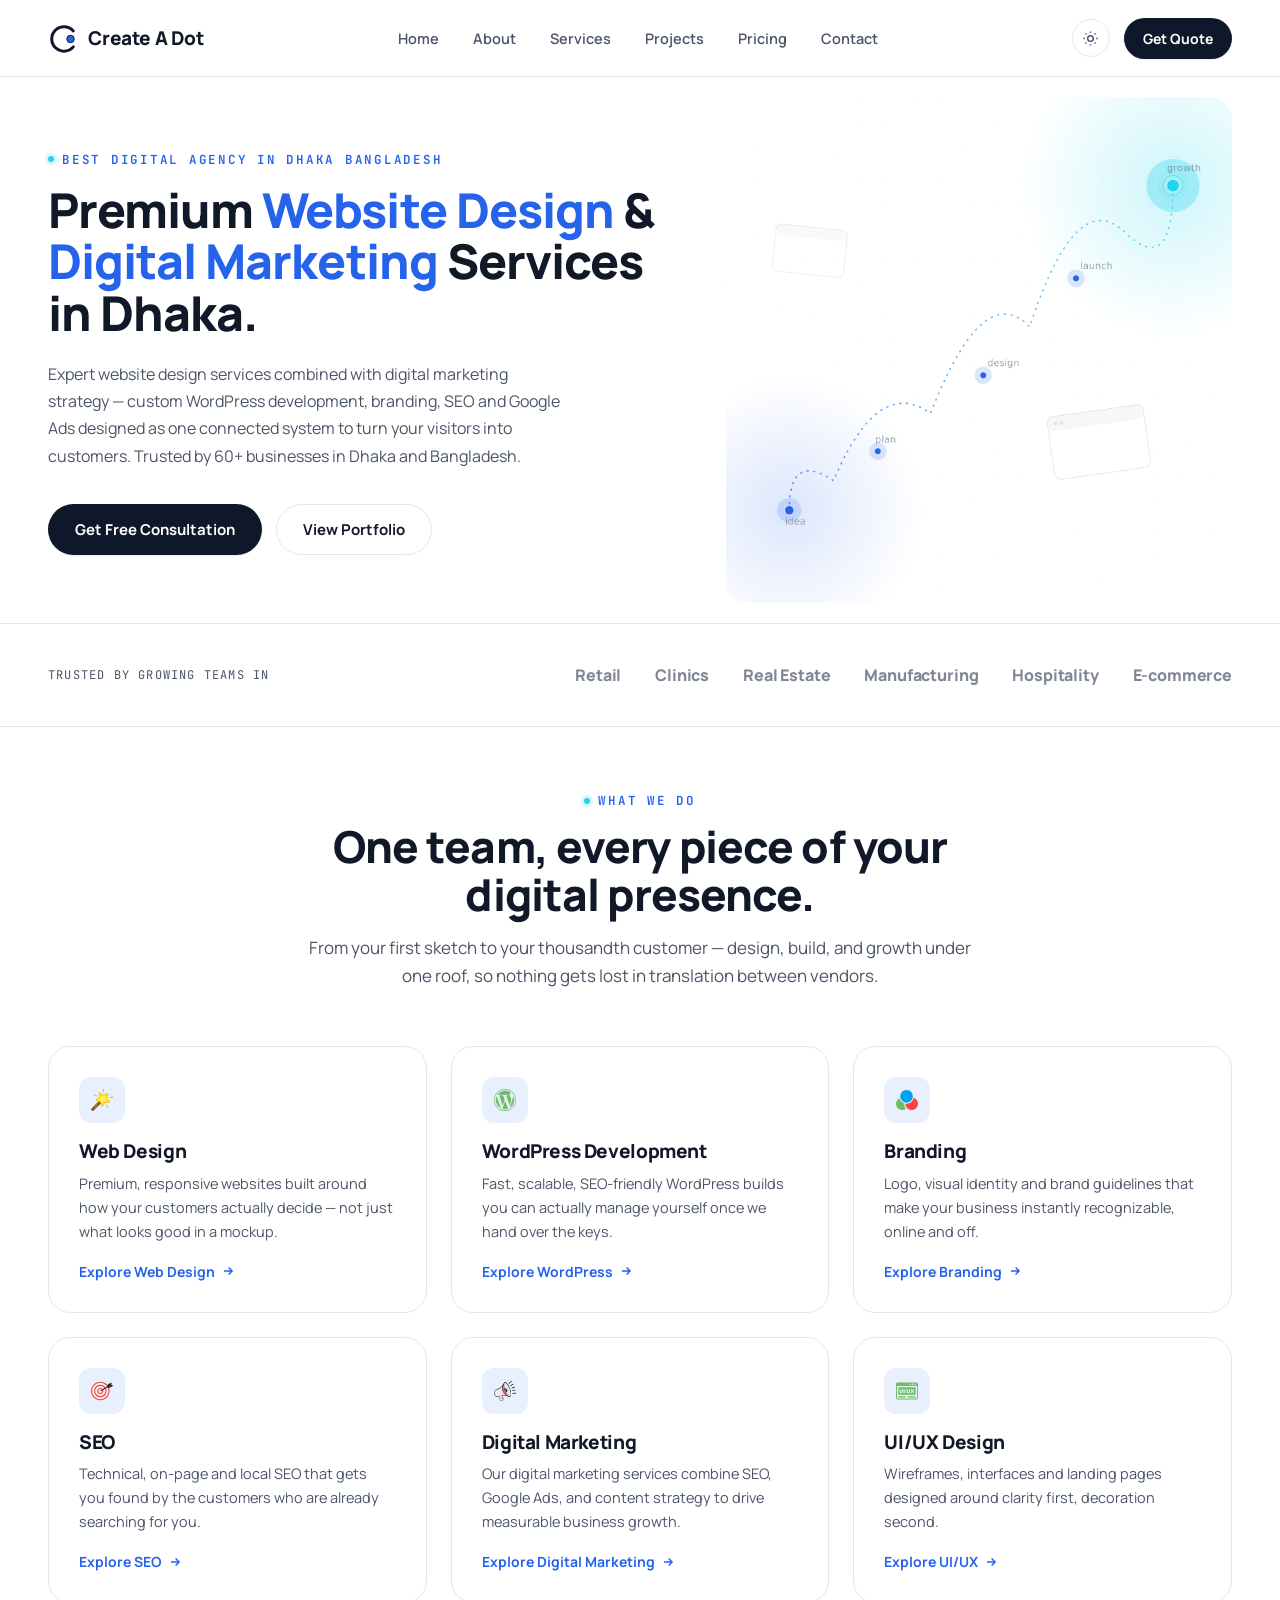
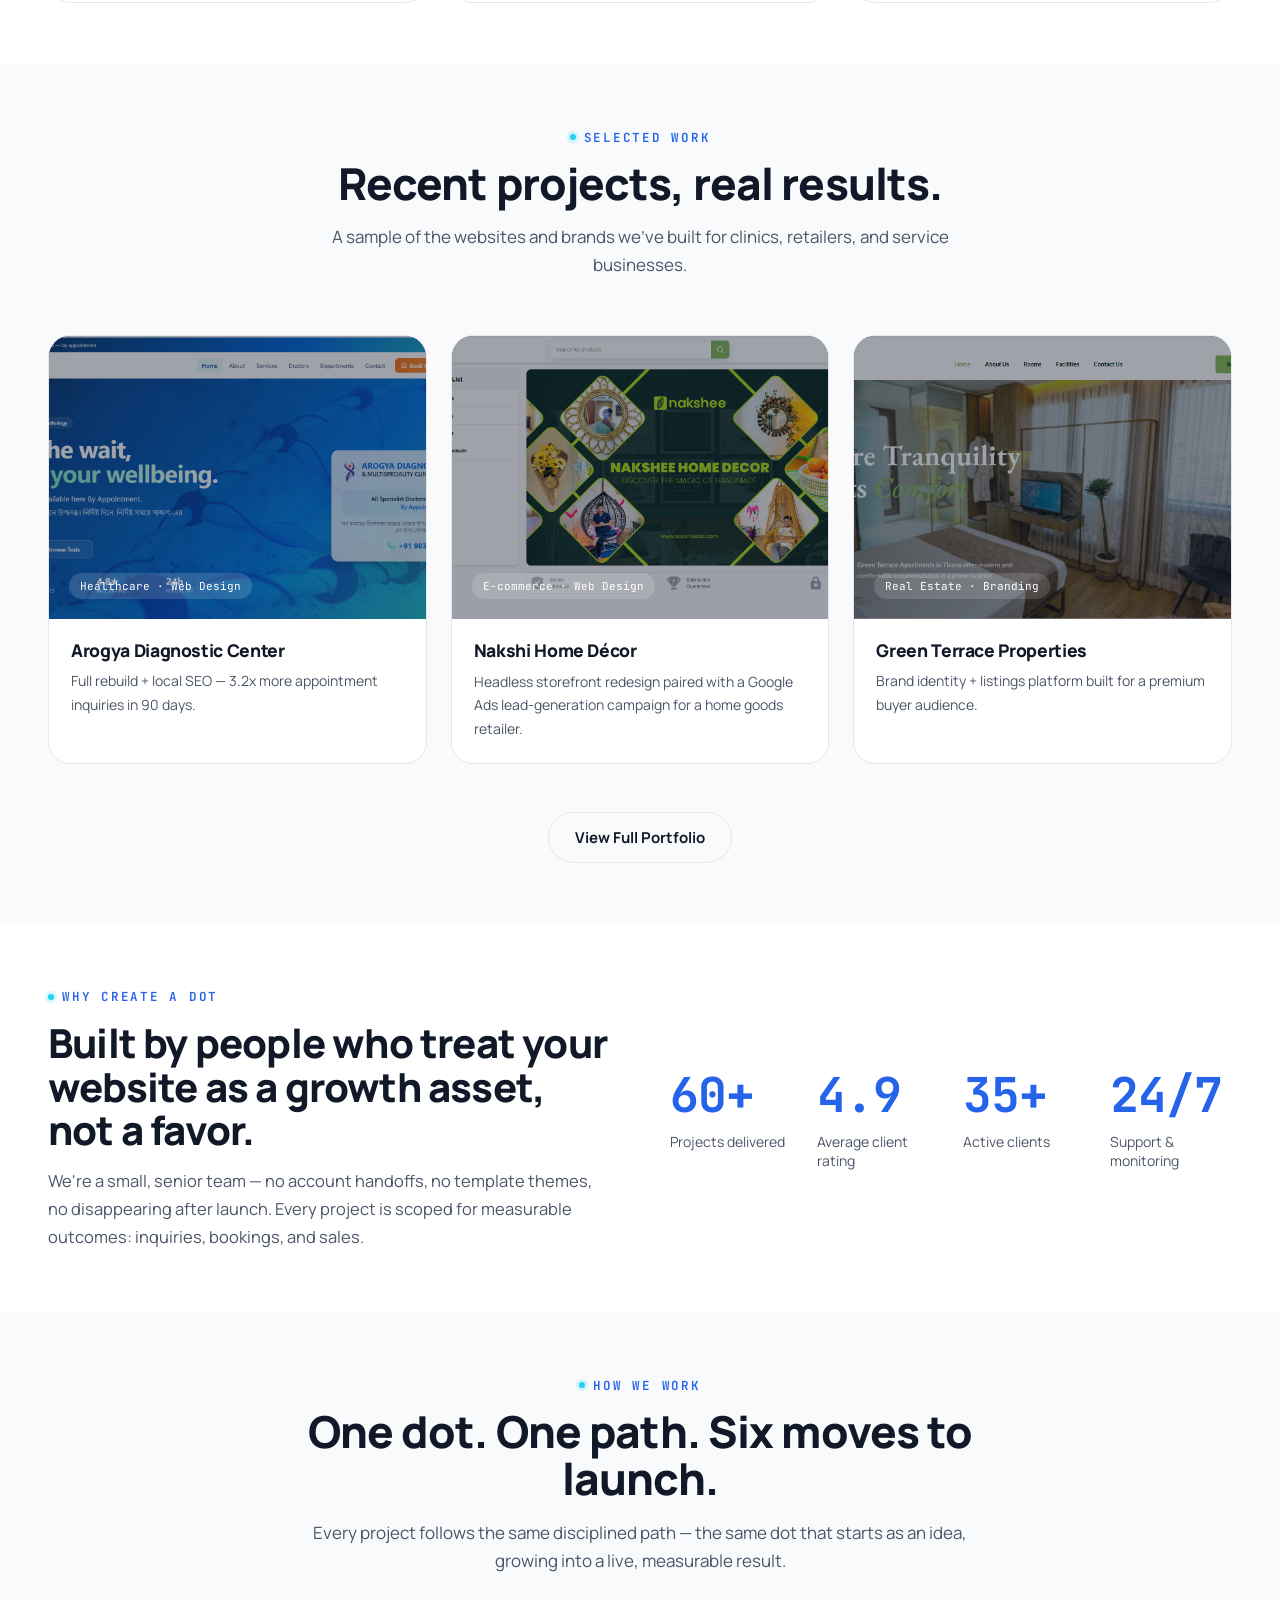
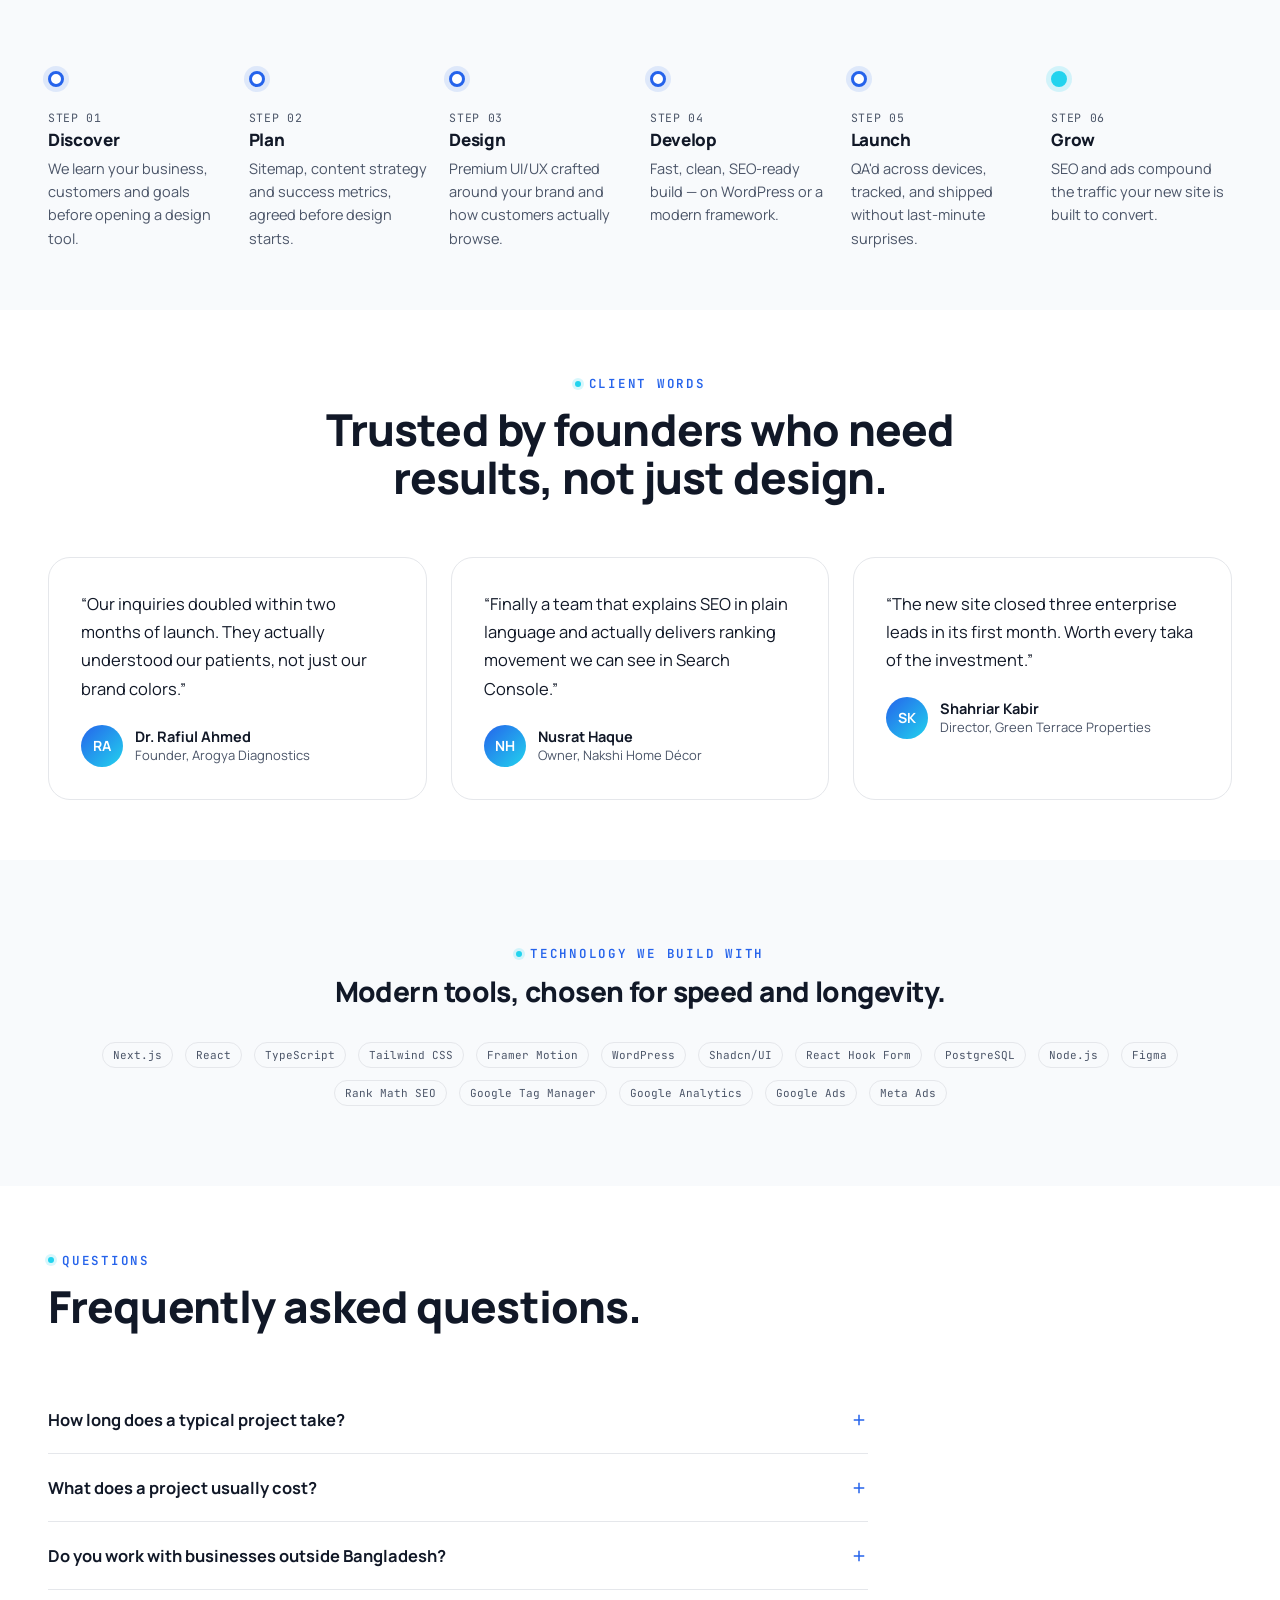
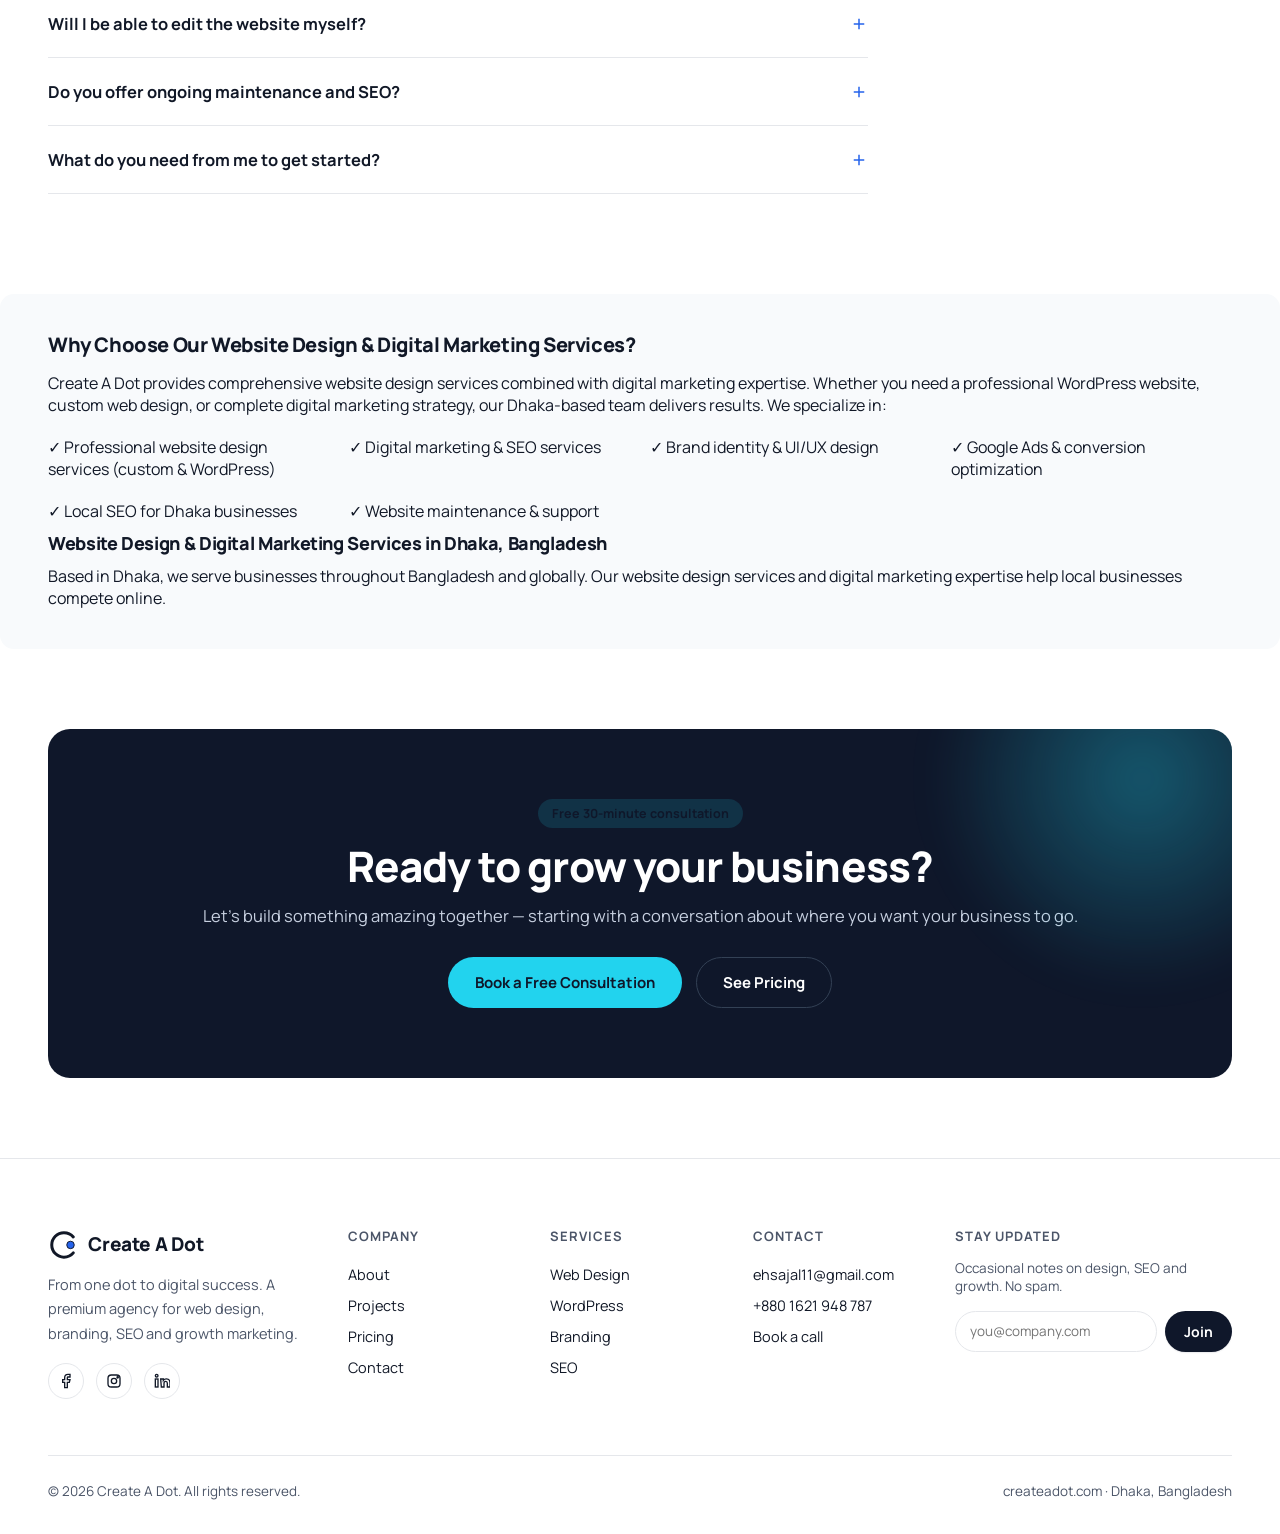
==== index.html @ 4766240d "section change" ====
<!DOCTYPE html>
<html lang="en">
<head>

<!-- Google Tag Manager -->
<script>(function(w,d,s,l,i){w[l]=w[l]||[];w[l].push({'gtm.start':
new Date().getTime(),event:'gtm.js'});var f=d.getElementsByTagName(s)[0],
j=d.createElement(s),dl=l!='dataLayer'?'&l='+l:'';j.async=true;j.src=
'https://www.googletagmanager.com/gtm.js?id='+i+dl;f.parentNode.insertBefore(j,f);
})(window,document,'script','dataLayer','GTM-TJ8TQHGM');</script>
<!-- End Google Tag Manager -->

<meta charset="UTF-8">
<title>Create A Dot | Professional Website Design & Digital Marketing Services in Dhaka</title>
<meta name="description" content="Expert website design services, digital marketing, branding & SEO for businesses in Dhaka & Bangladesh. Custom websites, WordPress development, proven results. Free consultation.">
<meta name="keywords" content="website design services, digital marketing services, web design agency, WordPress development, branding, SEO services, web design company in Dhaka">
<meta name="author" content="Create A Dot">
<meta name="robots" content="index, follow, max-snippet:-1, max-image-preview:large, max-video-preview:-1">
<meta name="viewport" content="width=device-width, initial-scale=1.0">
<meta name="google-site-verification" content="arCAEFTeXCo8f7G4-PhjR-Pk_UzUgemcQmNw1yLR9eY" />
<meta property="og:title" content="Create A Dot">
<meta property="og:site_name" content="Create A Dot">
<meta property="og:description" content="Website Design & Digital Marketing Agency">
<meta property="og:type" content="website">
<meta property="og:url" content="https://createadot.com/">
<meta property="og:image" content="https://createadot.com/img/hero-image.png">
<meta name="twitter:card" content="summary_large_image">
<meta name="twitter:title" content="Create A Dot — Premium Website Design & Digital Marketing in Dhaka">
<meta name="twitter:description" content="Premium web design, WordPress development, branding, SEO and Google Ads for businesses that want to grow online.">
<meta name="twitter:image" content="https://createadot.com/img/hero-image.png">
<link rel="preconnect" href="https://fonts.googleapis.com">
<link rel="canonical" href="https://createadot.com/">
<link href="https://fonts.googleapis.com/css2?family=Manrope:wght@400;500;600;700;800&family=JetBrains+Mono:wght@400;500;600;700&display=swap" rel="stylesheet">
<link rel="stylesheet" href="css/style.css">
<link rel="icon" type="image/png" href="favicon.png">

<!-- Google tag (gtag.js) -->
<script async src="https://www.googletagmanager.com/gtag/js?id=G-CE81KQK6TG"></script>
<script>
  window.dataLayer = window.dataLayer || [];
  function gtag(){dataLayer.push(arguments);}
  gtag('js', new Date());

  gtag('config', 'G-CE81KQK6TG');
</script>

<script type="application/ld+json">
{
  "@context": "https://schema.org",
  "@type": "LocalBusiness",
  "name": "Create A Dot",
  "description": "Professional website design and digital marketing services in Dhaka, Bangladesh",
  "url": "https://createadot.com/",
  "logo":"https://createadot.com/favicon.png",
  "telephone": "+8801621948787",
  "address": {
    "@type": "PostalAddress",
    "streetAddress": "Dhaka",
    "addressLocality": "Dhaka",
    "addressRegion": "Dhaka",
    "postalCode": "1000",
    "addressCountry": "BD"
  },
  "areaServed": [
    {
      "@type": "City",
      "name": "Dhaka"
    },
    {
      "@type": "Country",
      "name": "Bangladesh"
    },
    {
      "@type": "Country",
      "name": "Worldwide"
    }
  ],
  "priceRange": "৳20000-৳500000",
  "image": "https://createadot.com/img/hero-image.png",
  "sameAs": [
    "https://www.facebook.com/createadot",
    "https://www.instagram.com/create.a.dot/",
    "https://www.linkedin.com/company/createadot"
  ],
  "service": [
    {
      "@type": "Service",
      "name": "Website Design Services",
      "description": "Professional custom and WordPress website design"
    },
    {
      "@type": "Service",
      "name": "Digital Marketing Services",
      "description": "SEO, Google Ads, and digital strategy"
    },
    {
      "@type": "Service",
      "name": "WordPress Development",
      "description": "Fast, SEO-friendly WordPress website development"
    }
  ]
}
</script>
</head>
<body>


<!-- Google Tag Manager (noscript) -->
<noscript><iframe src="https://www.googletagmanager.com/ns.html?id=GTM-TJ8TQHGM"
height="0" width="0" style="display:none;visibility:hidden"></iframe></noscript>
<!-- End Google Tag Manager (noscript) -->



<a href="#main" class="skip-link">Skip to content</a>

<!-- ============ NAVBAR ============ -->
<header class="navbar">
  <div class="container nav-inner">
    <a href="/" class="brand">
      <svg class="brand-mark" viewBox="0 0 32 32" fill="none" xmlns="http://www.w3.org/2000/svg" aria-hidden="true">
        <path d="M27 8.5C24.6 5.6 20.9 4 17 4 9.8 4 4 9.8 4 17s5.8 13 13 13c3.9 0 7.6-1.6 10-4.5"  stroke-width="3.2" stroke-linecap="round"/>
        <circle cx="24" cy="17" r="4" fill="#2563EB"/>
      </svg>
      Create A Dot
    </a>
    <nav class="nav-links" aria-label="Primary">
      <a href="/">Home</a>
      <a href="/about/">About</a>
      <a href="/services/">Services</a>
      <a href="/projects/">Projects</a>
      <a href="/pricing/">Pricing</a>
      <a href="/contact/">Contact</a>
    </nav>
    <div class="nav-right">
      <button class="theme-toggle" aria-label="Toggle dark mode">
        <svg class="icon-sun" viewBox="0 0 24 24" fill="none" stroke="currentColor" stroke-width="2"><circle cx="12" cy="12" r="4"/><path d="M12 2v2M12 20v2M4.9 4.9l1.4 1.4M17.7 17.7l1.4 1.4M2 12h2M20 12h2M4.9 19.1l1.4-1.4M17.7 6.3l1.4-1.4"/></svg>
        <svg class="icon-moon" viewBox="0 0 24 24" fill="none" stroke="currentColor" stroke-width="2"><path d="M21 12.8A9 9 0 1111.2 3a7 7 0 009.8 9.8z"/></svg>
      </button>
      <a href="https://wa.me/01621948787?text=Hi%2C%20I%20would%20like%20to%20get%20a%20quote%20for%20your%20services." target="_blank" class="btn btn-primary btn-sm">Get Quote</a>
      <button class="nav-toggle" aria-label="Menu" aria-expanded="false"><span></span></button>
    </div>
  </div>
</header>

<main id="main">

  <!-- ============ HERO ============ -->
  <section class="hero">
    <div class="container hero-grid">
      <div class="reveal">
        <span class="eyebrow">Best Digital Agency in Dhaka Bangladesh</span>
        <h1 class="mt-16">Premium <span style="color: var(--blue);">Website Design</span> & <span style="color: var(--blue);">Digital Marketing</span> Services in Dhaka.</h1>
        <p class="lede">Expert website design services combined with digital marketing strategy — custom WordPress development, branding, SEO and Google Ads designed as one connected system to turn your visitors into customers. Trusted by 60+ businesses in Dhaka and Bangladesh.</p>
        <div class="hero-cta">
          <a href="/contact/" class="btn btn-primary">Get Free Consultation</a>
          <a href="/projects/" class="btn btn-outline">View Portfolio</a>
        </div>
        <!--<p class="hero-note">// 60+ projects shipped · avg. project value ৳20,000–৳50,000+</p>-->
      </div>
      <div class="reveal dot-hero-canvas">
        <img src="img/hero-image.png" alt="Create A Dot - Premium Web Design & Digital Marketing Services" loading="lazy">
      </div>
    </div>
  </section>

  <!-- ============ TRUST STRIP ============ -->
  <section class="trust-strip">
    <div class="container trust-inner">
      <span class="trust-label">Trusted by growing teams in</span>
      <div class="trust-logos">
        <span>Retail</span><span>Clinics</span><span>Real Estate</span><span>Manufacturing</span><span>Hospitality</span><span>E-commerce</span>
      </div>
    </div>
  </section>

  <!-- ============ SERVICES ============ -->
  <section class="section" id="services">
    <div class="container">
      <div class="section-head center reveal">
        <span class="eyebrow">What we do</span>
        <h2>One team, every piece of your digital presence.</h2>
        <p>From your first sketch to your thousandth customer — design, build, and growth under one roof, so nothing gets lost in translation between vendors.</p>
      </div>
      <div class="grid grid-3">

        <div class="card reveal">
          <div class="card-icon"><svg xmlns="http://www.w3.org/2000/svg" shape-rendering="geometricPrecision" text-rendering="geometricPrecision" image-rendering="optimizeQuality" fill-rule="evenodd" clip-rule="evenodd" viewBox="0 0 508 511.621"><path fill="#7D5415" fill-rule="nonzero" d="M6.271 487.107c-8.361-8.361-8.361-22.13 0-30.491l182.66-182.656c8.357-8.357 22.134-8.357 30.491 0l18.242 18.242c8.324 8.324 8.208 22.221-.078 30.524L54.039 506.223c-8.422 7.553-21.491 7.104-29.48-.874L6.271 487.107z"/><path fill="#8B5D17" d="M32.228 497.635l-18.243-18.243c-4.148-4.148-4.145-10.914-.003-15.063l182.662-182.655c4.142-4.143 10.926-4.14 15.065 0l18.243 18.243c4.134 4.133 4.055 11.01-.084 15.144L47.209 497.719c-4.14 4.134-10.833 4.064-14.981-.084z"/><path fill="#9D773E" d="M78.937 399.375l70.779-70.779 3.767 62.85-71.115 71.114z"/><path fill="#F7B205" fill-rule="nonzero" d="M212.347 303.103l-90.722-19.01c-18.729-3.912-23.531-28.351-7.833-39.07l76.475-52.414-9.973-92.236c-2.057-19.046 20.04-31.2 35.034-19.244l73.238 56.339 84.592-37.96c17.401-7.916 35.681 9.23 29.32 27.023l-31.101 87.408 62.251 68.724c13.069 14.425 1.831 37.322-17.356 36.138l-91.955-2.547-46.136 80.465c-9.515 16.642-34.469 13.571-39.733-4.832l-26.101-88.784z"/><path fill="#FFE80E" fill-rule="nonzero" d="M223.098 291.46l-98.702-20.682c-7.004-1.435-8.711-10.563-2.936-14.518l83.208-57.026-10.842-100.301c-.78-7.261 7.694-11.645 13.198-7.058l79.685 61.323 92.037-41.303c6.518-2.93 13.232 3.501 10.893 10.057l-33.798 95.054 67.721 74.762c4.883 5.398.639 13.883-6.49 13.449l-100.537-2.772-50.176 87.509c-3.573 6.241-12.865 4.98-14.81-1.794l-28.451-96.7z"/><path fill="#FFF56F" fill-rule="nonzero" d="M242.885 271.374l-58.618-12.283c-4.159-.852-5.173-6.273-1.743-8.622l49.416-33.866-6.439-59.568c-.463-4.312 4.569-6.915 7.838-4.191l47.324 36.418 54.658-24.529c3.872-1.74 7.859 2.079 6.47 5.973l-20.072 56.451 40.219 44.4c2.899 3.206.379 8.245-3.855 7.987l-59.707-1.646-29.799 51.97c-2.122 3.706-7.641 2.958-8.796-1.065l-16.896-57.429z"/><path fill="#F9AC33" d="M71.668 129.376l-4.543 10.389c-1.79 4.089-.017 9.181 4.18 10.681l63.5 22.642c10.298 3.685 16.99-11.56 7.277-16.639l-59.733-31.254c-3.953-2.065-8.892.095-10.681 4.181zM386.07 438.547l9.836-5.632c3.876-2.214 5.492-7.359 3.014-11.069l-37.482-56.035c-6.073-9.098-20.531-.849-15.761 9.021l29.324 60.705c1.942 4.015 7.194 5.228 11.069 3.01zm121.691-251.764l-2.708-11.011c-1.064-4.333-5.57-7.301-9.812-5.937l-64.181 20.629c-10.422 3.336-6.464 19.509 4.337 17.633l66.428-11.502c4.394-.763 7.004-5.479 5.936-9.812zM290.516 0h-11.337c-4.465 0-8.422 3.665-8.113 8.114l4.699 67.251c.751 10.913 17.402 10.934 18.161 0l4.699-67.251c.31-4.453-3.648-8.114-8.109-8.114z"/></svg></div>
          <h3>Web Design</h3>
          <p>Premium, responsive websites built around how your customers actually decide — not just what looks good in a mockup.</p>
          <a href="/services/#web-design" class="card-link">Explore Web Design <svg viewBox="0 0 24 24" fill="none" stroke="currentColor" stroke-width="2.5"><path d="M5 12h14M13 6l6 6-6 6"/></svg></a>
        </div>

        <div class="card reveal">
          <div class="card-icon"><?xml version="1.0" encoding="utf-8"?><?xml version="1.0" encoding="utf-8"?><svg version="1.1" id="Layer_1" xmlns="http://www.w3.org/2000/svg" xmlns:xlink="http://www.w3.org/1999/xlink" x="0px" y="0px" viewBox="0 0 122.88 122.88" style="enable-background:new 0 0 122.88 122.88" xml:space="preserve"><style type="text/css">.st0{fill:#32373C;}</style><g><path class="st0" d="M61.44,0C27.51,0,0,27.51,0,61.44c0,33.93,27.51,61.44,61.44,61.44c33.93,0,61.44-27.51,61.44-61.44 C122.88,27.51,95.37,0,61.44,0L61.44,0z M106.37,36.88c0.22,1.63,0.34,3.38,0.34,5.26c0,5.19-0.97,11.03-3.89,18.34l-15.64,45.21 c15.22-8.87,25.46-25.37,25.46-44.25C112.64,52.54,110.37,44.17,106.37,36.88L106.37,36.88z M62.34,65.92l-15.36,44.64 c4.59,1.35,9.44,2.09,14.46,2.09c5.96,0,11.68-1.03,17-2.9c-0.14-0.22-0.26-0.45-0.37-0.71L62.34,65.92L62.34,65.92z M96,58.86 c0-6.33-2.27-10.71-4.22-14.12c-2.6-4.22-5.03-7.79-5.03-12.01c0-4.71,3.57-9.09,8.6-9.09c0.23,0,0.44,0.03,0.66,0.04 c-9.11-8.35-21.25-13.44-34.57-13.44c-17.89,0-33.62,9.18-42.78,23.08c1.2,0.04,2.33,0.06,3.3,0.06c5.35,0,13.65-0.65,13.65-0.65 c2.76-0.16,3.08,3.89,0.33,4.22c0,0-2.77,0.32-5.86,0.49l18.64,55.46l11.21-33.6l-7.98-21.86c-2.76-0.16-5.37-0.49-5.37-0.49 c-2.76-0.16-2.44-4.38,0.32-4.22c0,0,8.45,0.65,13.48,0.65c5.35,0,13.65-0.65,13.65-0.65c2.76-0.16,3.08,3.89,0.33,4.22 c0,0-2.78,0.32-5.86,0.49L87,92.47l5.28-16.74C94.63,68.42,96,63.24,96,58.86L96,58.86z M10.24,61.44 c0,20.27,11.78,37.78,28.86,46.08L14.67,40.6C11.83,46.97,10.24,54.01,10.24,61.44L10.24,61.44z M61.44,3.69 c7.8,0,15.36,1.53,22.48,4.54c3.42,1.45,6.72,3.24,9.81,5.32c3.06,2.07,5.94,4.44,8.55,7.05c2.61,2.61,4.99,5.49,7.05,8.55 c2.09,3.09,3.88,6.39,5.32,9.81c3.01,7.12,4.54,14.68,4.54,22.48c0,7.8-1.53,15.36-4.54,22.48c-1.45,3.42-3.24,6.72-5.32,9.81 c-2.07,3.06-4.44,5.94-7.05,8.55c-2.61,2.61-5.49,4.99-8.55,7.05c-3.09,2.09-6.39,3.88-9.81,5.32c-7.12,3.01-14.68,4.54-22.48,4.54 c-7.8,0-15.36-1.53-22.48-4.54c-3.42-1.45-6.72-3.24-9.81-5.32c-3.06-2.07-5.94-4.44-8.55-7.05c-2.61-2.61-4.99-5.49-7.05-8.55 c-2.09-3.09-3.88-6.39-5.32-9.81C5.21,76.8,3.69,69.24,3.69,61.44c0-7.8,1.53-15.36,4.54-22.48c1.45-3.42,3.24-6.72,5.32-9.81 c2.07-3.06,4.44-5.94,7.05-8.55c2.61-2.61,5.49-4.99,8.55-7.05c3.09-2.09,6.39-3.88,9.81-5.32C46.08,5.21,53.64,3.69,61.44,3.69 L61.44,3.69z"/></g></svg></div>
          <h3>WordPress Development</h3>
          <p>Fast, scalable, SEO-friendly WordPress builds you can actually manage yourself once we hand over the keys.</p>
          <a href="/services/#wordpress" class="card-link">Explore WordPress <svg viewBox="0 0 24 24" fill="none" stroke="currentColor" stroke-width="2.5"><path d="M5 12h14M13 6l6 6-6 6"/></svg></a>
        </div>

        <div class="card reveal">
          <div class="card-icon"><?xml version="1.0" encoding="utf-8"?><svg version="1.1" id="Layer_1" xmlns="http://www.w3.org/2000/svg" xmlns:xlink="http://www.w3.org/1999/xlink" x="0px" y="0px" viewBox="0 0 122.88 112.75" style="enable-background:new 0 0 122.88 112.75" xml:space="preserve"><style type="text/css">.st0{fill-rule:evenodd;clip-rule:evenodd;fill:#6BBE66;} .st1{fill-rule:evenodd;clip-rule:evenodd;fill:#FF4141;} .st2{fill-rule:evenodd;clip-rule:evenodd;fill:#00A1F1;}</style><g><path class="st0" d="M56.66,105.35c-5.94,4.6-13.4,7.34-21.5,7.34C15.74,112.69,0,96.95,0,77.53c0-13.47,7.58-25.17,18.7-31.07 c1.96,6.96,5.68,13.19,10.65,18.16c4.64,4.64,10.38,8.2,16.79,10.24c-0.06,0.9-0.09,1.81-0.09,2.73 C46.06,88.25,50.07,97.98,56.66,105.35L56.66,105.35z"/><path class="st1" d="M122.88,77.59c0,19.42-15.74,35.16-35.16,35.16S52.56,97,52.56,77.59c0-0.41,0.01-0.82,0.02-1.23 c2.03,0.3,4.11,0.46,6.23,0.46c11.5,0,21.92-4.66,29.46-12.2c5.45-5.45,9.4-12.41,11.17-20.19 C113.1,49.26,122.88,62.28,122.88,77.59L122.88,77.59z"/><path class="st2" d="M93.97,35.16c0,19.42-15.74,35.16-35.16,35.16S23.65,54.58,23.65,35.16S39.39,0,58.81,0 S93.97,15.74,93.97,35.16L93.97,35.16z"/></g></svg></div>
          <h3>Branding</h3>
          <p>Logo, visual identity and brand guidelines that make your business instantly recognizable, online and off.</p>
          <a href="/services/#branding" class="card-link">Explore Branding <svg viewBox="0 0 24 24" fill="none" stroke="currentColor" stroke-width="2.5"><path d="M5 12h14M13 6l6 6-6 6"/></svg></a>
        </div>

        <div class="card reveal">
          <div class="card-icon"><?xml version="1.0" encoding="utf-8"?><svg xmlns="http://www.w3.org/2000/svg" shape-rendering="geometricPrecision" text-rendering="geometricPrecision" image-rendering="optimizeQuality" fill-rule="evenodd" clip-rule="evenodd" viewBox="0 0 512 432.59"><path fill="#FFEDED" d="M216.29 0c119.46 0 216.3 96.84 216.3 216.29 0 119.46-96.84 216.3-216.3 216.3C96.84 432.59 0 335.75 0 216.29 0 96.84 96.84 0 216.29 0z"/><path fill="#DE4A4A" fill-rule="nonzero" d="M216.29.16c59.68 0 113.72 24.19 152.83 63.31 39.11 39.11 63.31 93.15 63.31 152.82 0 59.68-24.2 113.72-63.31 152.83-39.11 39.11-93.15 63.31-152.83 63.31-59.67 0-113.71-24.2-152.83-63.31C24.35 330.01.16 275.97.16 216.29c0-59.67 24.19-113.71 63.3-152.82C102.58 24.35 156.62.16 216.29.16zm133.98 82.16c-34.28-34.28-81.66-55.49-133.98-55.49-52.32 0-99.69 21.21-133.97 55.49s-55.49 81.65-55.49 133.97c0 52.32 21.21 99.7 55.49 133.98 34.28 34.28 81.65 55.49 133.97 55.49 52.32 0 99.7-21.21 133.98-55.49 34.28-34.28 55.49-81.66 55.49-133.98 0-52.32-21.21-99.69-55.49-133.97z"/><path fill="#DE4A4A" fill-rule="nonzero" d="M216.29 70.89c40.15 0 76.5 16.28 102.81 42.59 26.31 26.31 42.6 62.67 42.6 102.81 0 40.15-16.29 76.5-42.6 102.81-26.31 26.32-62.66 42.6-102.81 42.6-40.14 0-76.5-16.28-102.81-42.6-26.31-26.31-42.59-62.66-42.59-102.81 0-40.14 16.28-76.5 42.59-102.81 26.31-26.31 62.67-42.59 102.81-42.59zm83.96 61.44c-21.48-21.48-51.17-34.77-83.96-34.77-32.79 0-62.48 13.29-83.96 34.77-21.48 21.48-34.77 51.17-34.77 83.96 0 32.79 13.29 62.48 34.77 83.96 21.48 21.49 51.17 34.78 83.96 34.78 32.79 0 62.48-13.29 83.96-34.78 21.49-21.48 34.78-51.17 34.78-83.96 0-32.79-13.29-62.48-34.78-83.96z"/><path fill="#DE4A4A" fill-rule="nonzero" d="M216.29 144.3c19.81 0 37.8 8.06 50.86 21.09l.05.05c13.04 13.08 21.09 31.05 21.09 50.85 0 19.81-8.06 37.81-21.09 50.86l-.05.05c-13.08 13.04-31.06 21.09-50.86 21.09-19.82 0-37.8-8.06-50.85-21.09l-.05-.05c-13.04-13.08-21.09-31.06-21.09-50.86 0-19.82 8.06-37.8 21.09-50.85l.05-.05c13.08-13.04 31.05-21.09 50.85-21.09zm32.06 39.89c-8.17-8.16-19.5-13.22-32.06-13.22-12.55 0-23.89 5.06-32.05 13.22l-.05.05c-8.17 8.16-13.22 19.5-13.22 32.05 0 12.56 5.05 23.89 13.22 32.06l.05.04c8.16 8.17 19.5 13.23 32.05 13.23 12.56 0 23.89-5.06 32.06-13.23l.04-.04c8.17-8.17 13.23-19.5 13.23-32.06 0-12.55-5.06-23.89-13.23-32.05l-.04-.05z"/><path fill="#2B2A29" fill-rule="nonzero" d="M233.19 221.15c-12.64 7.35-23.79-11.73-11.22-19.13l147.32-88.03 12.81-39.93a10.79 10.79 0 0 1 1.93-3.6c.86-1.07 1.92-1.98 3.1-2.66l75.58-43.65c2.66-1.54 5.69-1.85 8.44-1.12 2.73.74 5.21 2.53 6.75 5.19a11.15 11.15 0 0 1 1.42 4.19c.17 1.41.06 2.85-.3 4.22l-6.25 31.73 31.87 11.48c2.9 1.03 5.09 3.15 6.3 5.72 1.21 2.56 1.44 5.6.4 8.48-.43 1.21-1.06 2.31-1.81 3.23l.42.63-79.08 45.66c-1.42.82-2.99 1.29-4.55 1.44-1.62.14-3.24-.06-4.73-.59l-41.18-11.23-147.22 87.97z"/></svg></div>
          <h3>SEO</h3>
          <p>Technical, on-page and local SEO that gets you found by the customers who are already searching for you.</p>
          <a href="/services/#seo" class="card-link">Explore SEO <svg viewBox="0 0 24 24" fill="none" stroke="currentColor" stroke-width="2.5"><path d="M5 12h14M13 6l6 6-6 6"/></svg></a>
        </div>

        <div class="card reveal">
          <div class="card-icon"><?xml version="1.0" encoding="utf-8"?><svg xmlns="http://www.w3.org/2000/svg" shape-rendering="geometricPrecision" text-rendering="geometricPrecision" image-rendering="optimizeQuality" fill-rule="evenodd" clip-rule="evenodd" viewBox="0 0 512 470.605"><path fill="#333" fill-rule="nonzero" d="M344.323 189.398c-185.654-509.961 164.288 451.303 0 0zM.006 274.208c-.296-26.257 9.654-49.868 32.868-59.155.862-1.3 1.707-2.308 3.211-3.568 2.682-2.25 5.117-2.917 8.271-4.119 111.299-40.944 154.013-104.741 178.306-141.025 7.092-10.592 12.749-19.04 18.586-24.867 3.238-3.233 5.784-5.311 9.611-6.748 3.955-1.486 7.636-1.621 12.763-.797 11.258 1.807 22.804 9.317 34.09 21.008 24.993 25.89 51.345 74.957 69.931 126.007 18.674 51.3 29.726 105.327 24.013 140.899-2.355 14.671-7.549 26.712-16.147 35.01l-.013-.013c-.499.479-1.046.923-1.638 1.325-5.906 4.013-11.477 5.573-17.242 5.793-4.982.191-9.346-.656-14.195-1.663-8.73-1.815-17.087-4.198-26.095-6.766-29.331-8.361-65.922-18.786-124.062-11.965-1.159 3.852-2.009 7.966-2.045 11.639-.023 2.442.223 4.379.936 5.031l.982.895c5.441 4.95 8.122 7.382 9.728 13.387 1.254 4.696.73 8.742-.301 16.706l-.345 2.681c-.581 4.569 1.766 5.571 4.109 6.57 6.868 2.929 13.735 5.856 17.459 15.799a12.37 12.37 0 01.836 7.345c-2.984 15.325-12.029 23.102-21.069 30.876-1.777 1.528-3.558 3.059-5.146 4.563l-.021-.022c-.257.243-.525.478-.805.703-21.558 17.238-36.55 12.102-48.148-2.403-7.394-9.246-12.077-22.156-16.448-34.207l-1.798-4.881c-6.24-16.889-10.921-37.082-15.653-58.101l-1.191.367a667.431 667.431 0 00-14.308 4.417c-.469.151-.712.248-.911.327-4.252 1.691-6.384 2.536-9.811 1.308-28.317 7.271-51.861-6.526-67.678-28.657-6.456-9.035-11.564-19.52-15.078-30.444C2.064 296.596.131 285.176.006 274.208z"/><path fill="#EDECF1" d="M41.141 225.308c-58.58 17.233-20.206 151.415 48.412 127.938 2.642 1.651 2.605.873 5.693-.123a640.23 640.23 0 0128.504-8.49c5.681 25.047 10.835 49.679 18.098 69.338 9.267 25.077 18.918 58.561 47.009 36.098 8.861-8.391 19.86-14.858 22.571-28.784-4.509-13.529-25.473-5.551-22.5-28.937 2.06-16.195 2.513-15.039-6.13-22.932-8.752-7.993-4.192-26.164.368-37.2 30.512-4.222 55.463-3.969 76.625-1.584-26.803-30.317-45.78-62.409-57.511-95.876-11.772-33.59-16.21-68.415-13.907-104.087-29.166 30.577-72.25 63.528-139.742 88.357-5.491 2.021-4.36 1.286-7.49 6.282z"/><path fill="#333" fill-rule="nonzero" d="M307.384 353.208c-7.305-2.011-32.968-6.918-37.678-11.815-32.094-33.45-54.299-69.183-67.426-106.637-13.649-38.95-17.442-79.56-12.292-121.227.01.001 2.182-5.626 2.526-6.073 8.179-10.61 16.361-22.303 23.8-32.933 10.112-14.453 18.934-27.06 24.934-33.049 3.238-3.233 5.784-5.311 9.611-6.748 3.955-1.486 7.636-1.621 12.763-.797 11.258 1.807 22.804 9.317 34.09 21.008 24.993 25.89 51.345 74.957 69.931 126.007 18.674 51.3 29.726 105.327 24.013 140.899-2.355 14.671-7.549 26.712-16.147 35.01l-.013-.013c-.499.479-1.046.923-1.638 1.325-5.907 4.015-11.479 5.571-17.242 5.791-4.985.192-9.346-.655-14.195-1.661-8.289-1.723-21.489-5.358-35.037-9.087z"/><path fill="#FD6974" d="M278.645 332.794c12.561 2.98 29.835 7.917 44.655 11.928-30.325-30.381-55.091-77.058-71.837-124.843-17.875-51.006-26.663-104.043-23.415-140.522-8.014 11.446-16.969 24.326-25.72 35.678-9.678 78.292 13.551 152.34 76.317 217.759z"/><path fill="#DBD9E5" d="M123.627 344.536c4.723 20.995 12.075 52.801 18.221 69.435 9.265 25.077 18.918 58.561 47.009 36.098 8.861-8.391 19.86-14.858 22.571-28.784-4.509-13.529-25.473-5.551-22.5-28.937 2.06-16.195 2.513-15.039-6.13-22.932-8.426-7.696-4.512-24.825-.14-35.939 11.438-5.612 42.498-6.159 76.696-2.751-21.493-24.321-37.738-47.042-52.252-82.478-32.723 28.704-50.752 67.583-83.475 96.288z"/><path fill="#333" fill-rule="nonzero" d="M234.923 50.104c2.035-4.869 4.802-8.691 8.211-11.53 7.619-6.348 16.735-7.1 26.764-3.151 7.236 2.849 15.071 8.446 23.09 16.24 18.048 17.538 38.596 47.708 55.662 82.839 21.729 44.725 39.401 97.5 45.584 139.979 3.042 20.889 3.327 39.634.02 54.264-3.985 17.635-13.006 29.817-28.257 34.034-5.229 1.444-10.953 1.835-17.189 1.056a12.364 12.364 0 01-6.572-2.891c-38.985-27.882-70.662-83.678-90.773-141.065-23.576-67.275-31.352-138.093-16.54-169.775zm120.031 14.372c-4.087 3.367-10.122 2.805-13.489-1.278-3.366-4.088-2.807-10.123 1.279-13.489l57.468-47.512c4.083-3.366 10.121-2.805 13.488 1.279 3.363 4.086 2.805 10.122-1.282 13.491l-57.464 47.509zm80.732 234.809c-5.29.242-9.728-3.884-9.919-9.191-.24-5.284 3.884-9.729 9.19-9.917l67.118-2.521c5.254-.173 9.696 3.956 9.919 9.19a9.602 9.602 0 01-9.17 9.97l-67.138 2.469zm-1.917-65.207c-5.247.7-10.069-2.997-10.752-8.19-.699-5.247 2.999-10.071 8.191-10.753l62.008-8.239c5.247-.703 10.071 2.997 10.751 8.19.702 5.245-2.999 10.071-8.188 10.751l-62.01 8.241zm-13.046-59.864c-5.002 1.734-10.465-.913-12.205-5.917a9.588 9.588 0 015.915-12.205l63.582-22.067c4.986-1.792 10.471.91 12.205 5.913a9.597 9.597 0 01-5.915 12.208l-63.582 22.068zm-29.985-57.655c-4.593 2.624-10.432 1.024-13.057-3.566-2.621-4.593-1.021-10.431 3.571-13.055l60.245-34.563c4.592-2.626 10.431-1.026 13.055 3.564 2.622 4.593 1.021 10.431-3.572 13.055l-60.242 34.565z"/><path fill="#fff" d="M246.374 54.901c12.707-30.515 58.216 17.306 91.101 84.993 44.828 92.271 71.882 218.986 12.84 211.601C270 295.205 220.643 108.066 246.374 54.901z"/><path fill="#EDECF1" d="M344.966 156.013c40.143 90.193 61.02 202.445 5.349 195.482-25.055-17.559-47.095-47.854-64.784-82.841-32.261-73.557-45.799-160.022-29.611-193.468 12.445-29.886 56.349 15.366 89.046 80.827z"/><path fill="#333" d="M313.581 222.046c0 19.45-23.747 58.467-31.771 41.772-12.338-25.673-22.371-52.209-28.72-80.613-2.026-9.109 60.491-7.901 60.491 38.841z"/></svg></div>
          <h3>Digital Marketing</h3>
          <p>Our digital marketing services combine SEO, Google Ads, and content strategy to drive measurable business growth.</p>
          <a href="/services/#seo" class="card-link">Explore Digital Marketing <svg viewBox="0 0 24 24" fill="none" stroke="currentColor" stroke-width="2.5"><path d="M5 12h14M13 6l6 6-6 6"/></svg></a>
        </div>

        <!--<div class="card reveal">
          <div class="card-icon"><svg viewBox="0 0 24 24" fill="none" stroke="currentColor" stroke-width="2"><path d="M3 11l18-8-8 18-2-8-8-2z"/></svg></div>
          <h3>Google Ads</h3>
          <p>Search campaigns built for leads, not clicks — with conversion tracking so you know exactly what's working.</p>
          <a href="/services/#google-ads" class="card-link">Explore Google Ads <svg viewBox="0 0 24 24" fill="none" stroke="currentColor" stroke-width="2.5"><path d="M5 12h14M13 6l6 6-6 6"/></svg></a>
        </div>-->

        <div class="card reveal">
          <div class="card-icon"><?xml version="1.0" encoding="utf-8"?><svg version="1.1" id="Layer_1" xmlns="http://www.w3.org/2000/svg" xmlns:xlink="http://www.w3.org/1999/xlink" x="0px" y="0px" viewBox="0 0 122.88 95.51" style="enable-background:new 0 0 122.88 95.51" xml:space="preserve"><style type="text/css">.st0{fill-rule:evenodd;clip-rule:evenodd;}</style><g><path class="st0" d="M8.32,0h106.24c4.58,0,8.32,3.74,8.32,8.32v78.87c0,4.57-3.74,8.32-8.32,8.32H8.32C3.74,95.51,0,91.77,0,87.19 V8.32C0,3.74,3.74,0,8.32,0L8.32,0z M12.6,26.95h96.77v41.08H12.6V26.95L12.6,26.95z M32.21,38.67h5.98v12.44 c0,1.23-0.18,2.4-0.54,3.49c-0.36,1.1-0.92,2.06-1.68,2.88c-0.76,0.82-1.56,1.4-2.4,1.73c-1.16,0.46-2.56,0.7-4.19,0.7 c-0.94,0-1.97-0.07-3.09-0.21c-1.11-0.14-2.05-0.42-2.8-0.85c-0.75-0.42-1.43-1.02-2.05-1.8c-0.62-0.78-1.05-1.58-1.28-2.41 c-0.37-1.33-0.56-2.5-0.56-3.53V38.67h5.98v12.74c0,1.14,0.29,2.03,0.88,2.66c0.59,0.64,1.4,0.96,2.44,0.96 c1.02,0,1.83-0.32,2.42-0.95c0.58-0.63,0.88-1.52,0.88-2.68V38.67L32.21,38.67z M42.39,38.67h6.01v20.89h-6.01V38.67L42.39,38.67z M55.59,38.32h2.72l-4.89,21.59h-2.72L55.59,38.32L55.59,38.32z M72.82,38.67h5.98v12.44c0,1.23-0.18,2.4-0.54,3.49 c-0.36,1.1-0.92,2.06-1.68,2.88c-0.76,0.82-1.56,1.4-2.4,1.73c-1.16,0.46-2.56,0.7-4.19,0.7c-0.94,0-1.97-0.07-3.09-0.21 c-1.11-0.14-2.05-0.42-2.8-0.85c-0.75-0.42-1.43-1.02-2.05-1.8c-0.62-0.78-1.05-1.58-1.28-2.41c-0.37-1.33-0.55-2.5-0.55-3.53 V38.67h5.98v12.74c0,1.14,0.29,2.03,0.88,2.66c0.59,0.64,1.4,0.96,2.44,0.96c1.02,0,1.83-0.32,2.42-0.95 c0.58-0.63,0.88-1.52,0.88-2.68V38.67L72.82,38.67z M81.43,38.67h6.61l3.43,6.43l3.33-6.43h6.52L95.3,48.79l6.59,10.77h-6.74 l-3.8-6.71l-3.83,6.71h-6.69l6.68-10.89L81.43,38.67L81.43,38.67z M66.87,83.68c-1.78,0-3.22-1.57-3.22-3.5 c0-1.94,1.44-3.5,3.22-3.5h39.65c1.78,0,3.22,1.57,3.22,3.5c0,1.94-1.44,3.5-3.22,3.5H66.87L66.87,83.68z M14.96,83.68 c-1.76,0-3.19-1.57-3.19-3.5c0-1.94,1.43-3.5,3.19-3.5h36.76c1.76,0,3.19,1.57,3.19,3.5c0,1.94-1.43,3.5-3.19,3.5H14.96 L14.96,83.68z M117.97,20.1H5.29V88c0,0.64,0.25,1.2,0.67,1.63c0.43,0.42,0.99,0.67,1.63,0.67h108.04c0.64,0,1.2-0.25,1.63-0.67 c0.43-0.43,0.67-0.99,0.67-1.63V20.1H117.97L117.97,20.1z M106.64,6.16c2.27,0,4.11,1.84,4.11,4.11c0,2.27-1.84,4.11-4.11,4.11 c-2.27,0-4.11-1.84-4.11-4.11C102.54,8,104.38,6.16,106.64,6.16L106.64,6.16z M78.8,6.16c2.27,0,4.11,1.84,4.11,4.11 c0,2.27-1.84,4.11-4.11,4.11c-2.27,0-4.11-1.84-4.11-4.11C74.69,8,76.53,6.16,78.8,6.16L78.8,6.16z M92.72,6.16 c2.27,0,4.11,1.84,4.11,4.11c0,2.27-1.84,4.11-4.11,4.11c-2.27,0-4.11-1.84-4.11-4.11C88.61,8,90.45,6.16,92.72,6.16L92.72,6.16z"/></g></svg></div>
          <h3>UI/UX Design</h3>
          <p>Wireframes, interfaces and landing pages designed around clarity first, decoration second.</p>
          <a href="/services/#ui-ux" class="card-link">Explore UI/UX <svg viewBox="0 0 24 24" fill="none" stroke="currentColor" stroke-width="2.5"><path d="M5 12h14M13 6l6 6-6 6"/></svg></a>
        </div>

      </div>
    </div>
  </section>

  <!-- ============ FEATURED PROJECTS ============ -->
  <section class="section section-alt">
    <div class="container">
      <div class="section-head center reveal">
        <span class="eyebrow">Selected work</span>
        <h2>Recent projects, real results.</h2>
        <p>A sample of the websites and brands we've built for clinics, retailers, and service businesses.</p>
      </div>
      <div class="grid grid-3">
        <div class="project-card reveal" data-category="healthcare">
          <div class="project-thumb">
            <img src="img/project-arogya.png" alt="Arogya Diagnostic Center website" loading="lazy">
            <a href="https://arogyadiagnostic.com/" target="_blank" class="project-visit-btn">
            <svg viewBox="0 0 24 24" fill="none" stroke="currentColor" stroke-width="2">
            <path d="M18 13v6a2 2 0 01-2 2H5a2 2 0 01-2-2V8a2 2 0 012-2h6"/><polyline points="15 3 21 3 21 9"/><line x1="10" y1="14" x2="21" y2="3"/>
            </svg>
              Visit Website
            </a>
            <span class="tag">Healthcare · Web Design</span>
          </div>
          <div class="project-body"><h3>Arogya Diagnostic Center</h3><p>Full rebuild + local SEO — 3.2x more appointment inquiries in 90 days.</p></div>
        </div>


        <div class="project-card reveal" data-category="ecommerce">
          <div class="project-thumb">
            <img src="img/project-nakshi.png" alt="Nakshi Home Décor website" loading="lazy">
            <a href="https://naksheebd.com/" target="_blank" class="project-visit-btn">
            <svg viewBox="0 0 24 24" fill="none" stroke="currentColor" stroke-width="2">
            <path d="M18 13v6a2 2 0 01-2 2H5a2 2 0 01-2-2V8a2 2 0 012-2h6"/><polyline points="15 3 21 3 21 9"/><line x1="10" y1="14" x2="21" y2="3"/>
            </svg>
              Visit Website
            </a>
            <span class="tag">E-commerce · Web Design</span>
          </div>
          <div class="project-body"><h3>Nakshi Home Décor</h3><p>Headless storefront redesign paired with a Google Ads lead-generation campaign for a home goods retailer.</p></div>
        </div>

        <div class="project-card reveal" data-category="real-estate">
          <div class="project-thumb">
            <img src="img/project-green.png" alt="Green Terrace Properties website" loading="lazy">
            <a href="https://greenterrace-apartments.com/" target="_blank" class="project-visit-btn">
            <svg viewBox="0 0 24 24" fill="none" stroke="currentColor" stroke-width="2">
            <path d="M18 13v6a2 2 0 01-2 2H5a2 2 0 01-2-2V8a2 2 0 012-2h6"/><polyline points="15 3 21 3 21 9"/><line x1="10" y1="14" x2="21" y2="3"/>
            </svg>
              Visit Website
            </a>
            <span class="tag">Real Estate · Branding</span>
          </div>
          <div class="project-body"><h3>Green Terrace Properties</h3><p>Brand identity + listings platform built for a premium buyer audience.</p></div>
        </div>


      </div>
      <div class="text-center mt-48 reveal">
        <a href="/projects/" class="btn btn-outline">View Full Portfolio</a>
      </div>
    </div>
  </section>

  <!-- ============ WHY CHOOSE US ============ -->
  <section class="section">
    <div class="container">
      <div class="grid grid-2" style="align-items:center; gap:60px;">
        <div class="reveal">
          <span class="eyebrow">Why Create A Dot</span>
          <h2 class="mt-16" style="font-size:clamp(28px,4vw,40px);">Built by people who treat your website as a growth asset, not a favor.</h2>
          <p class="mt-16" style="color:var(--text-soft); font-size:16.5px; line-height:1.7;">We're a small, senior team — no account handoffs, no template themes, no disappearing after launch. Every project is scoped for measurable outcomes: inquiries, bookings, and sales.</p>
        </div>
        <div class="stats-row reveal">
          <div class="stat"><div class="num"><span>60+</span></div><div class="label">Projects delivered</div></div>
          <div class="stat"><div class="num"><span>4.9</span></div><div class="label">Average client rating</div></div>
          <div class="stat"><div class="num"><span>35+</span></div><div class="label">Active clients</div></div>
          <div class="stat"><div class="num"><span>24/7</span></div><div class="label">Support &amp; monitoring</div></div>
        </div>
      </div>
    </div>
  </section>

  <!-- ============ PROCESS (Dot Path signature) ============ -->
  <section class="section section-alt">
    <div class="container">
      <div class="section-head center reveal">
        <span class="eyebrow">How we work</span>
        <h2>One dot. One path. Six moves to launch.</h2>
        <p>Every project follows the same disciplined path — the same dot that starts as an idea, growing into a live, measurable result.</p>
      </div>
      <div class="dotpath reveal">
        <div class="dotpath-row">
          <div class="dotpath-step"><span class="dotpath-dot"></span><span class="step-tag">STEP 01</span><h3>Discover</h3><p>We learn your business, customers and goals before opening a design tool.</p></div>
          <div class="dotpath-step"><span class="dotpath-dot"></span><span class="step-tag">STEP 02</span><h3>Plan</h3><p>Sitemap, content strategy and success metrics, agreed before design starts.</p></div>
          <div class="dotpath-step"><span class="dotpath-dot"></span><span class="step-tag">STEP 03</span><h3>Design</h3><p>Premium UI/UX crafted around your brand and how customers actually browse.</p></div>
          <div class="dotpath-step"><span class="dotpath-dot"></span><span class="step-tag">STEP 04</span><h3>Develop</h3><p>Fast, clean, SEO-ready build — on WordPress or a modern framework.</p></div>
          <div class="dotpath-step"><span class="dotpath-dot"></span><span class="step-tag">STEP 05</span><h3>Launch</h3><p>QA'd across devices, tracked, and shipped without last-minute surprises.</p></div>
          <div class="dotpath-step"><span class="dotpath-dot"></span><span class="step-tag">STEP 06</span><h3>Grow</h3><p>SEO and ads compound the traffic your new site is built to convert.</p></div>
        </div>
      </div>
    </div>
  </section>

  <!-- ============ TESTIMONIALS ============ -->
  <section class="section">
    <div class="container">
      <div class="section-head center reveal">
        <span class="eyebrow">Client words</span>
        <h2>Trusted by founders who need results, not just design.</h2>
      </div>
      <div class="grid grid-3">
        <div class="testi-card reveal">
          <p class="testi-quote">Our inquiries doubled within two months of launch. They actually understood our patients, not just our brand colors.</p>
          <div class="testi-person"><div class="testi-avatar">RA</div><div><div class="testi-name">Dr. Rafiul Ahmed</div><div class="testi-role">Founder, Arogya Diagnostics</div></div></div>
        </div>
        <div class="testi-card reveal">
          <p class="testi-quote">Finally a team that explains SEO in plain language and actually delivers ranking movement we can see in Search Console.</p>
          <div class="testi-person"><div class="testi-avatar">NH</div><div><div class="testi-name">Nusrat Haque</div><div class="testi-role">Owner, Nakshi Home Décor</div></div></div>
        </div>
        <div class="testi-card reveal">
          <p class="testi-quote">The new site closed three enterprise leads in its first month. Worth every taka of the investment.</p>
          <div class="testi-person"><div class="testi-avatar">SK</div><div><div class="testi-name">Shahriar Kabir</div><div class="testi-role">Director, Green Terrace Properties</div></div></div>
        </div>
      </div>
    </div>
  </section>

  <!-- ============ TECH STACK ============ -->
  <section class="section-tight section-alt">
    <div class="container">
      <div class="section-head center reveal" style="margin-bottom:36px;">
        <span class="eyebrow">Technology we build with</span>
        <h2 style="font-size:28px;">Modern tools, chosen for speed and longevity.</h2>
      </div>
      <div class="flex reveal" style="flex-wrap:wrap; gap:12px; justify-content:center;">
  <span class="tag">Next.js</span><span class="tag">React</span><span class="tag">TypeScript</span><span class="tag">Tailwind CSS</span>
  <span class="tag">Framer Motion</span><span class="tag">WordPress</span><span class="tag">Shadcn/UI</span>
  <span class="tag">React Hook Form</span><span class="tag">PostgreSQL</span><span class="tag">Node.js</span>
  <span class="tag">Figma</span><span class="tag">Rank Math SEO</span><span class="tag">Google Tag Manager</span>
  <span class="tag">Google Analytics</span><span class="tag">Google Ads</span><span class="tag">Meta Ads</span>
</div>
    </div>
  </section>

  <!-- ============ FAQ ============ -->
  <section class="section">
    <div class="container">
      <div class="section-head reveal">
        <span class="eyebrow">Questions</span>
        <h2>Frequently asked questions.</h2>
      </div>
      <div class="reveal" style="max-width:820px;">

        <div class="faq-item">
          <button class="faq-q">How long does a typical project take? <svg viewBox="0 0 24 24" fill="none" stroke="currentColor" stroke-width="2"><path d="M12 5v14M5 12h14"/></svg></button>
          <div class="faq-a"><p>Most business websites launch in 3–5 weeks from kickoff. Branding-only projects typically take 2–3 weeks; larger e-commerce or custom builds run 6–10 weeks depending on scope.</p></div>
        </div>
        <div class="faq-item">
          <button class="faq-q">What does a project usually cost? <svg viewBox="0 0 24 24" fill="none" stroke="currentColor" stroke-width="2"><path d="M12 5v14M5 12h14"/></svg></button>
          <div class="faq-a"><p>Most engagements fall between ৳20,000 and ৳50,000+, depending on pages, features and whether branding or ads management is included. See our Pricing page for package details.</p></div>
        </div>
        <div class="faq-item">
          <button class="faq-q">Do you work with businesses outside Bangladesh? <svg viewBox="0 0 24 24" fill="none" stroke="currentColor" stroke-width="2"><path d="M12 5v14M5 12h14"/></svg></button>
          <div class="faq-a"><p>Yes. A growing share of our clients are international businesses looking for premium WordPress and branding work at Bangladesh-competitive rates. We work across time zones with async updates and scheduled calls.</p></div>
        </div>
        <div class="faq-item">
          <button class="faq-q">Will I be able to edit the website myself? <svg viewBox="0 0 24 24" fill="none" stroke="currentColor" stroke-width="2"><path d="M12 5v14M5 12h14"/></svg></button>
          <div class="faq-a"><p>Yes — we build on WordPress or with a clean component structure specifically so your team can update text, images and blog posts without calling us for every change. We also provide a short handover walkthrough.</p></div>
        </div>
        <div class="faq-item">
          <button class="faq-q">Do you offer ongoing maintenance and SEO? <svg viewBox="0 0 24 24" fill="none" stroke="currentColor" stroke-width="2"><path d="M12 5v14M5 12h14"/></svg></button>
          <div class="faq-a"><p>Yes. Maintenance plans cover security, backups, updates and performance monitoring, and can be paired with ongoing SEO or Google Ads management once your site is live.</p></div>
        </div>
        <div class="faq-item">
          <button class="faq-q">What do you need from me to get started? <svg viewBox="0 0 24 24" fill="none" stroke="currentColor" stroke-width="2"><path d="M12 5v14M5 12h14"/></svg></button>
          <div class="faq-a"><p>A short discovery call, any existing brand assets you have, and a rough idea of the pages or goals you need. We handle the rest, including copywriting support if needed.</p></div>
        </div>

      </div>
    </div>
  </section>


  <!-- ============ Why Choose Our Services ============ -->
  <section style="background: var(--gray-light); padding: 40px 0; border-radius: var(--radius-md); margin-top: 40px;">
  <div class="container">
    <h2 style="font-size: 20px; margin-bottom: 16px;">Why Choose Our Website Design & Digital Marketing Services?</h2>
    <p>Create A Dot provides comprehensive website design services combined with digital marketing expertise. Whether you need a professional WordPress website, custom web design, or complete digital marketing strategy, our Dhaka-based team delivers results. We specialize in:</p>
    <ul style="display: grid; grid-template-columns: repeat(auto-fit, minmax(250px, 1fr)); gap: 20px; margin-top: 20px;">
      <li>✓ Professional website design services (custom & WordPress)</li>
      <li>✓ Digital marketing & SEO services</li>
      <li>✓ Brand identity & UI/UX design</li>
      <li>✓ Google Ads & conversion optimization</li>
      <li>✓ Local SEO for Dhaka businesses</li>
      <li>✓ Website maintenance & support</li>
    </ul>
    <h3 style="font-size: 18px; margin-bottom: 12px; margin-top: 12px;">Website Design & Digital Marketing Services in Dhaka, Bangladesh</h3>
  <p>Based in Dhaka, we serve businesses throughout Bangladesh and globally. Our website design services and digital marketing expertise help local businesses compete online.</p>
  </div>
</section>

  <!-- ============ CTA ============ -->
  <section class="section-tight">
    <div class="container">
      <div class="cta-band reveal">
        <div class="cta-glow" aria-hidden="true"></div>
        <span class="pill">Free 30-minute consultation</span>
        <h2 class="mt-16">Ready to grow your business?</h2>
        <p>Let's build something amazing together — starting with a conversation about where you want your business to go.</p>
        <div class="hero-cta">
          <a href="/contact/" class="btn btn-cyan">Book a Free Consultation</a>
          <a href="/pricing/" class="btn btn-outline" style="border-color:#334155; color:#fff;">See Pricing</a>
        </div>
      </div>
    </div>
  </section>

</main>

<!-- ============ FOOTER ============ -->
<footer>
  <div class="container">
    <div class="footer-grid">
      <div class="footer-brand">
        <a href="/" class="brand">
          <svg class="brand-mark" viewBox="0 0 32 32" fill="none" xmlns="http://www.w3.org/2000/svg" aria-hidden="true">
            <path d="M27 8.5C24.6 5.6 20.9 4 17 4 9.8 4 4 9.8 4 17s5.8 13 13 13c3.9 0 7.6-1.6 10-4.5" stroke="currentColor" stroke-width="3.2" stroke-linecap="round"/>
            <circle cx="24" cy="17" r="4" fill="#2563EB"/>
          </svg>
          Create A Dot
        </a>
        <p>From one dot to digital success. A premium agency for web design, branding, SEO and growth marketing.</p>
        <div class="footer-social">
          <a href="https://www.facebook.com/CreateADot/" target="_blank" aria-label="Facebook"><svg viewBox="0 0 24 24" fill="none" stroke="currentColor" stroke-width="2"><path d="M18 2h-3a5 5 0 00-5 5v3H7v4h3v8h4v-8h3l1-4h-4V7a1 1 0 011-1h3z"/></svg></a>
          <a href="https://www.instagram.com/create.a.dot/" target="_blank" aria-label="Instagram"><svg viewBox="0 0 24 24" fill="none" stroke="currentColor" stroke-width="2"><rect x="3" y="3" width="18" height="18" rx="5"/><circle cx="12" cy="12" r="4"/><circle cx="17.5" cy="6.5" r="1"/></svg></a>
          <a href="https://www.linkedin.com/company/createadot" target="_blank" aria-label="LinkedIn"><svg viewBox="0 0 24 24" fill="none" stroke="currentColor" stroke-width="2"><rect x="2" y="9" width="4" height="12"/><circle cx="4" cy="4" r="2"/><path d="M10 9h4v2c1-1.5 2.5-2.3 4.5-2.3 3.3 0 5.5 2 5.5 6.2V21h-4v-5.6c0-1.8-.9-2.9-2.4-2.9-1.4 0-2.6 1-2.6 2.9V21h-4z"/></svg></a>
        </div>
      </div>
      <div class="footer-col">
        <h4>Company</h4>
        <a href="/about/">About</a>
        <a href="/projects/">Projects</a>
        <a href="/pricing/">Pricing</a>
        <a href="/contact/">Contact</a>
      </div>
      <div class="footer-col">
        <h4>Services</h4>
        <a href="/services/#web-design">Web Design</a>
        <a href="/services/#wordpress">WordPress</a>
        <a href="/services/#branding">Branding</a>
        <a href="/services/#seo">SEO</a>
      </div>
      <div class="footer-col">
        <h4>Contact</h4>
        <a href="mailto:ehsajal11@gmail.com">ehsajal11@gmail.com</a>
        <a href="tel:+8801621948787">+880 1621 948 787</a>
        <a href="/contact/">Book a call</a>
      </div>
      <div class="footer-col">
        <h4>Stay updated</h4>
        <p style="font-size:13.5px; color:var(--text-soft);">Occasional notes on design, SEO and growth. No spam.</p>
        <form class="footer-newsletter" action="https://docs.google.com/forms/d/e/1FAIpQLSepkEIbabVynz7xr_BE5Jk_CuDBU8wHZXhdV8cIiSD8lMMnpA/viewform?usp=publish-editor" method="POST" target="_blank">
          <input type="email" name="entry.108112204" required placeholder="you@company.com" aria-label="Email address">
          <button type="submit" class="btn btn-primary btn-sm">Join</button>
        </form>
      </div>
    </div>
    <div class="footer-bottom">
      <span>© 2026 Create A Dot. All rights reserved.</span>
      <span>createadot.com · Dhaka, Bangladesh</span>
    </div>
  </div>
</footer>

<script src="js/main.js"></script>
</body>
</html>
---- css/style.css ----
/* ==========================================================================
   Create A Dot — Design System
   Tokens pinned by brief: Ink #0F172A / Blue #2563EB / Cyan #22D3EE
   Typeface: Manrope (brief). Utility face: JetBrains Mono (data/eyebrows).
   Signature: The Dot Path — a single dot growing into an ascending line.
   ========================================================================== */

:root{
  --ink:#0F172A;
  --ink-2:#16213d;
  --blue:#2563EB;
  --blue-2:#1d4ed8;
  --cyan:#22D3EE;
  --bg:#FFFFFF;
  --text:#111827;
  --text-soft:#4b5568;
  --gray-light:#F8FAFC;
  --border:#E5E7EB;

  --font: 'Manrope', -apple-system, BlinkMacSystemFont, sans-serif;
  --mono: 'JetBrains Mono', ui-monospace, monospace;

  --container: 1240px;
  --radius-lg: 22px;
  --radius-md: 14px;
  --radius-sm: 8px;
  --shadow-sm: 0 1px 2px rgba(15,23,42,.05), 0 1px 1px rgba(15,23,42,.04);
  --shadow-md: 0 8px 30px rgba(15,23,42,.08);
  --shadow-lg: 0 24px 60px rgba(15,23,42,.14);
  --ease: cubic-bezier(.16,.8,.24,1);
}

.brand-mark {
  stroke: var(--ink);  /* Dark color in light theme */
}

html.dark{
  --bg:#0B1220;
  --text:#E7EBF3;
  --text-soft:#9aa5b8;
  --gray-light:#0F172A;
  --border:#1f2b45;
  --shadow-sm: 0 1px 2px rgba(0,0,0,.3);
  --shadow-md: 0 8px 30px rgba(0,0,0,.35);
  --shadow-lg: 0 24px 60px rgba(0,0,0,.5);
}

html.dark .brand-mark {
  stroke: #ffffff;  /* White in dark theme */
}

*,*::before,*::after{ box-sizing:border-box; }
html{ scroll-behavior:smooth; }
body{
  margin:0;
  font-family:var(--font);
  background:var(--bg);
  color:var(--text);
  -webkit-font-smoothing:antialiased;
  transition:background .3s var(--ease), color .3s var(--ease);
  overflow-x:hidden;
}
img{ max-width:100%; display:block; }
a{ color:inherit; text-decoration:none; }
ul{ list-style:none; margin:0; padding:0; }
button{ font-family:inherit; cursor:pointer; }
h1,h2,h3,h4{ margin:0; font-weight:800; letter-spacing:-0.02em; line-height:1.08; }
p{ margin:0; }

.container{ max-width:var(--container); margin:0 auto; padding:0 28px; }

@media (max-width:640px){ .container{ padding:0 20px; } }

/* ---------- Eyebrow / mono utility text ---------- */
.eyebrow{
  font-family:var(--mono);
  font-size:12.5px;
  font-weight:600;
  letter-spacing:.14em;
  text-transform:uppercase;
  color:var(--blue);
  display:inline-flex;
  align-items:center;
  gap:8px;
}
.eyebrow::before{
  content:"";
  width:6px; height:6px; border-radius:50%;
  background:var(--cyan);
  box-shadow:0 0 0 3px rgba(34,211,238,.18);
}

.project-thumb {
  aspect-ratio: 4/3;
  position: relative;
  display: flex;
  align-items: flex-end;
  padding: 20px;
  overflow: hidden;
  background: linear-gradient(135deg, var(--ink), var(--blue-2)); /* Fallback */
}

.project-thumb img {
  position: absolute;
  top: 0;
  left: 0;
  width: 100%;
  height: 100%;
  object-fit: cover;
  z-index: 1;
}

.project-thumb::before {
  content: '';
  position: absolute;
  top: 0;
  left: 0;
  width: 100%;
  height: 100%;
  background: rgba(15, 23, 42, 0.4); /* Dark overlay for contrast */
  z-index: 2;
  transition: background 0.3s var(--ease);
}

.project-card:hover .project-thumb::before {
  background: rgba(15, 23, 42, 0.6); /* Darker on hover */
}

.project-visit-btn {
  position: absolute;
  top: 50%;
  left: 50%;
  transform: translate(-50%, -50%);
  display: inline-flex;
  align-items: center;
  gap: 8px;
  background: #fff;
  color: var(--ink);
  padding: 12px 20px;
  border-radius: 999px;
  font-weight: 700;
  font-size: 14px;
  z-index: 3;
  opacity: 0;
  transition: opacity 0.3s var(--ease), transform 0.3s var(--ease);
  text-decoration: none;
}

.project-visit-btn svg {
  width: 18px;
  height: 18px;
}

.project-card:hover .project-visit-btn {
  opacity: 1;
  transform: translate(-50%, -50%) scale(1);
}

.project-thumb .tag {
  background: rgba(255, 255, 255, 0.15);
  color: #fff;
  border-color: transparent;
  position: relative;
  z-index: 4;
}

/* ---------- Buttons ---------- */
.btn{
  display:inline-flex; align-items:center; justify-content:center; gap:8px;
  padding:14px 26px;
  border-radius:999px;
  font-weight:700;
  font-size:15px;
  border:1px solid transparent;
  transition:transform .25s var(--ease), box-shadow .25s var(--ease), background .25s var(--ease), color .25s var(--ease), border-color .25s var(--ease);
  white-space:nowrap;
}
.btn-primary{
  background:var(--ink);
  color:#fff;
  box-shadow:var(--shadow-sm);
}
html.dark .btn-primary{ background:var(--blue); }
.btn-primary:hover{ transform:translateY(-2px); box-shadow:var(--shadow-md); background:var(--blue); }
.btn-outline{
  background:transparent;
  color:var(--text);
  border-color:var(--border);
}
.btn-outline:hover{ border-color:var(--blue); color:var(--blue); transform:translateY(-2px); }
.btn-cyan{
  background:var(--cyan); color:var(--ink);
}
.btn-cyan:hover{ transform:translateY(-2px); box-shadow:0 10px 30px rgba(34,211,238,.35); }
.btn-block{ width:100%; }
.btn-sm{ padding:10px 18px; font-size:14px; }

/* ---------- Navbar ---------- */
.navbar{
  position:sticky; top:0; z-index:100;
  backdrop-filter:saturate(180%) blur(14px);
  background:color-mix(in srgb, var(--bg) 78%, transparent);
  border-bottom:1px solid var(--border);
}
.nav-inner{
  display:flex; align-items:center; justify-content:space-between;
  height:76px;
}
.brand{ display:flex; align-items:center; gap:10px; font-weight:800; font-size:19px; letter-spacing:-.01em; }
.brand-mark{ width:30px; height:30px; flex:none; }
.nav-links{ display:flex; align-items:center; gap:34px; }
.nav-links a{ font-size:14.5px; font-weight:600; color:var(--text-soft); transition:color .2s; position:relative; }
.nav-links a:hover, .nav-links a.active{ color:var(--text); }
.nav-links a.active::after{
  content:""; position:absolute; left:0; right:0; bottom:-22px; height:2px; background:var(--blue);
}
.nav-right{ display:flex; align-items:center; gap:14px; }
.theme-toggle{
  width:38px; height:38px; border-radius:50%;
  border:1px solid var(--border); background:transparent;
  display:flex; align-items:center; justify-content:center;
  color:var(--text-soft);
  transition:border-color .2s, color .2s;
}
.theme-toggle:hover{ border-color:var(--blue); color:var(--blue); }
.theme-toggle svg{ width:17px; height:17px; }
.icon-moon{ display:none; }
html.dark .icon-sun{ display:none; }
html.dark .icon-moon{ display:block; }

.nav-toggle{ display:none; background:none; border:none; width:38px; height:38px; align-items:center; justify-content:center; }
.nav-toggle span, .nav-toggle span::before, .nav-toggle span::after{
  content:""; display:block; width:20px; height:2px; background:var(--text); position:relative; transition:.25s;
}
.nav-toggle span::before{ position:absolute; top:-6px; }
.nav-toggle span::after{ position:absolute; top:6px; }

@media (max-width:900px){
  .nav-links{
    position:fixed; inset:76px 0 auto 0; background:var(--bg);
    flex-direction:column; align-items:flex-start; padding:22px 28px 30px;
    gap:20px; border-bottom:1px solid var(--border);
    transform:translateY(-130%); transition:transform .35s var(--ease);
  }
  .nav-links.open{ transform:translateY(0); }
  .nav-links a.active::after{ display:none; }
  .nav-toggle{ display:flex; }
}

/* ---------- Sections ---------- */
section{ position:relative; }
.section{ padding:60px 0; }
.section-tight{ padding:80px 0; }
.section-alt{ background:var(--gray-light); }
@media (max-width:900px){ .section{ padding:76px 0; } .section-tight{ padding:56px 0; } }

.section-head{ max-width:680px; margin-bottom:56px; }
.section-head.center{ margin-left:auto; margin-right:auto; text-align:center; }
.section-head h2{ font-size:clamp(30px,4vw,44px); margin-top:14px; }
.section-head p{ margin-top:16px; font-size:17px; color:var(--text-soft); line-height:1.65; }

/* ---------- Hero ---------- */
.hero{ padding:20px 0 20px; overflow:hidden; }
.hero-grid{ display:grid; grid-template-columns:1.1fr .9fr; gap:60px; align-items:center; }
@media (max-width:980px){ .hero-grid{ grid-template-columns:1fr; } }
.hero h1{ font-size:clamp(24px,4.2vw,48px); }
.hero .lede{ margin-top:22px; font-size:16px; color:var(--text-soft); max-width:520px; line-height:1.7; }
.hero-cta{ margin-top:34px; display:flex; gap:14px; flex-wrap:wrap; }
.hero-note{ margin-top:22px; font-size:13.5px; color:var(--text-soft); font-family:var(--mono); }

.trust-strip{ padding:40px 0; border-top:1px solid var(--border); border-bottom:1px solid var(--border); }
.trust-inner{ display:flex; align-items:center; gap:36px; flex-wrap:wrap; justify-content:space-between; }
.trust-label{ font-family:var(--mono); font-size:12px; letter-spacing:.1em; text-transform:uppercase; color:var(--text-soft); flex:none; }
.trust-logos{ display:flex; gap:34px; flex-wrap:wrap; align-items:center; opacity:.7; }
.trust-logos span{ font-weight:800; font-size:16px; letter-spacing:-0.01em; color:var(--text-soft); }

/* ---------- Dot Path signature ---------- */
.dot-hero-canvas{ 
  display: flex;
  align-items: center;
  justify-content: center;
  overflow: hidden;
}
.dot-hero-canvas img { 
  width: 100%;
  height: auto;
  display: block;
  max-width: 600px;
  border-radius: var(--radius-lg); 
}

.dotpath{ position:relative; padding-top:40px; }
.dotpath-line{ }
.dotpath-row{ display:grid; grid-template-columns:repeat(6,1fr); gap:20px; }
@media (max-width:980px){ .dotpath-row{ grid-template-columns:repeat(3,1fr); } }
@media (max-width:560px){ .dotpath-row{ grid-template-columns:1fr; } }
.dotpath-step{ position:relative; padding-top:34px; }
.dotpath-dot{
  position:absolute; top:0; left:0;
  width:16px; height:16px; border-radius:50%;
  background:var(--bg); border:3px solid var(--blue);
  box-shadow:0 0 0 5px color-mix(in srgb, var(--blue) 12%, transparent);
}
.dotpath-step:last-child .dotpath-dot{ background:var(--cyan); border-color:var(--cyan); box-shadow:0 0 0 5px rgba(34,211,238,.18); }
.dotpath-step h3{ font-size:17px; margin-top:4px; }
.dotpath-step p{ margin-top:8px; font-size:14.5px; color:var(--text-soft); line-height:1.6; }
.dotpath-step .step-tag{ font-family:var(--mono); font-size:11.5px; color:var(--text-soft); letter-spacing:.06em; }

/* ---------- Cards ---------- */
.grid{ display:grid; gap:24px; }
.grid-2{ grid-template-columns:repeat(2,1fr); }
.grid-3{ grid-template-columns:repeat(3,1fr); }
.grid-4{ grid-template-columns:repeat(4,1fr); }
@media (max-width:980px){ .grid-3,.grid-4{ grid-template-columns:repeat(2,1fr); } }
@media (max-width:640px){ .grid-2,.grid-3,.grid-4{ grid-template-columns:1fr; } }

.card{
  background:var(--bg);
  border:1px solid var(--border);
  border-radius:var(--radius-lg);
  padding:30px;
  transition:transform .3s var(--ease), box-shadow .3s var(--ease), border-color .3s var(--ease);
}
.card:hover{ transform:translateY(-4px); box-shadow:var(--shadow-md); border-color:transparent; }
.card-icon{
  width:46px; height:46px; border-radius:12px;
  display:flex; align-items:center; justify-content:center;
  background:color-mix(in srgb, var(--blue) 10%, transparent);
  color:var(--blue); margin-bottom:18px;
}
.card-icon svg{ width:22px; height:22px; }
.card h3{ font-size:19px; }
.card p{ margin-top:10px; font-size:14.5px; color:var(--text-soft); line-height:1.65; }
.card .tag-list{ margin-top:16px; display:flex; flex-wrap:wrap; gap:8px; }
.tag{
  font-family:var(--mono); font-size:11px; padding:5px 10px; border-radius:999px;
  background:var(--gray-light); color:var(--text-soft); border:1px solid var(--border);
}
.card-link{ margin-top:18px; display:inline-flex; align-items:center; gap:6px; font-size:14px; font-weight:700; color:var(--blue); }
.card-link svg{ width:14px; height:14px; transition:transform .2s; }
.card:hover .card-link svg{ transform:translateX(3px); }

/* ---------- Stats ---------- */
.stats-row{ display:grid; grid-template-columns:repeat(4,1fr); gap:24px; }
@media (max-width:760px){ .stats-row{ grid-template-columns:repeat(2,1fr); } }
.stat{ text-align:left; }
.stat .num{ font-family:var(--mono); font-size:clamp(30px,4vw,48px); font-weight:700; color:var(--ink); letter-spacing:-.02em; }
html.dark .stat .num{ color:#fff; }
.stat .num span{ color:var(--blue); }
.stat .label{ margin-top:6px; font-size:14px; color:var(--text-soft); }

/* ---------- Testimonials ---------- */
.testi-card{
  background:var(--bg); border:1px solid var(--border); border-radius:var(--radius-lg);
  padding:32px; display:flex; flex-direction:column; height:100%;
}
.testi-quote{ font-size:16.5px; line-height:1.7; color:var(--text); }
.testi-quote::before{ content:"\201C"; }
.testi-quote::after{ content:"\201D"; }
.testi-person{ margin-top:22px; display:flex; align-items:center; gap:12px; }
.testi-avatar{
  width:42px; height:42px; border-radius:50%; flex:none;
  background:linear-gradient(135deg,var(--blue),var(--cyan));
  display:flex; align-items:center; justify-content:center; color:#fff; font-weight:700; font-size:14px;
}
.testi-name{ font-weight:700; font-size:14.5px; }
.testi-role{ font-size:13px; color:var(--text-soft); }

/* ---------- FAQ ---------- */
.faq-item{ border-bottom:1px solid var(--border); }
.faq-q{
  width:100%; display:flex; align-items:center; justify-content:space-between; gap:16px;
  padding:22px 0; background:none; border:none; text-align:left;
  font-size:16.5px; font-weight:700; color:var(--text);
}
.faq-q svg{ width:18px; height:18px; flex:none; transition:transform .3s var(--ease); color:var(--blue); }
.faq-item.open .faq-q svg{ transform:rotate(45deg); }
.faq-a{ max-height:0; overflow:hidden; transition:max-height .35s var(--ease); }
.faq-a p{ padding-bottom:22px; color:var(--text-soft); font-size:15px; line-height:1.7; max-width:760px; }

/* ---------- CTA band ---------- */
.cta-band{
  background:var(--ink); border-radius:var(--radius-lg);
  padding:70px 56px; text-align:center; position:relative; overflow:hidden;
}
.cta-band h2{ color:#fff; font-size:clamp(28px,4vw,42px); }
.cta-band p{ color:#c7d0e0; margin-top:14px; font-size:16.5px; }
.cta-band .hero-cta{ justify-content:center; margin-top:30px; }
.cta-glow{
  position:absolute; width:420px; height:420px; border-radius:50%;
  background:radial-gradient(circle, rgba(34,211,238,.35), transparent 70%);
  filter:blur(20px); top:-160px; right:-120px; pointer-events:none;
}

/* ---------- Footer ---------- */
footer{ border-top:1px solid var(--border); padding:70px 0 34px; }
.footer-grid{ display:grid; grid-template-columns:1.6fr 1fr 1fr 1fr 1.2fr; gap:40px; }
@media (max-width:900px){ .footer-grid{ grid-template-columns:repeat(2,1fr); } }
@media (max-width:560px){ .footer-grid{ grid-template-columns:1fr; } }
.footer-brand p{ margin-top:14px; color:var(--text-soft); font-size:14.5px; line-height:1.7; max-width:280px; }
.footer-col h4{ font-size:13px; text-transform:uppercase; letter-spacing:.08em; color:var(--text-soft); font-weight:700; margin-bottom:16px; }
.footer-col a{ display:block; padding:6px 0; font-size:14.5px; color:var(--text); }
.footer-col a:hover{ color:var(--blue); }
.footer-social{ display:flex; gap:12px; margin-top:16px; }
.footer-social a{ width:36px; height:36px; border-radius:50%; border:1px solid var(--border); display:flex; align-items:center; justify-content:center; }
.footer-social svg{ width:16px; height:16px; }
.footer-bottom{
  margin-top:56px; padding-top:26px; border-top:1px solid var(--border);
  display:flex; justify-content:space-between; align-items:center; flex-wrap:wrap; gap:12px;
  font-size:13.5px; color:var(--text-soft);
}
.footer-newsletter{ display:flex; gap:8px; margin-top:16px; }
.footer-newsletter input{
  flex:1; min-width:0; padding:10px 14px; border-radius:999px; border:1px solid var(--border);
  background:var(--bg); color:var(--text); font-size:13.5px; font-family:var(--font);
}
.footer-newsletter input:focus{ outline:2px solid var(--blue); outline-offset:1px; }

/* ---------- Scroll reveal ---------- */
.reveal{ opacity:0; transform:translateY(18px); transition:opacity .7s var(--ease), transform .7s var(--ease); }
.reveal.in{ opacity:1; transform:translateY(0); }

/* ---------- Utility ---------- */
.mt-8{margin-top:8px;} .mt-16{margin-top:16px;} .mt-24{margin-top:24px;} .mt-32{margin-top:32px;} .mt-48{margin-top:48px;}
.text-center{ text-align:center; }
.flex{ display:flex; } .items-center{ align-items:center; } .gap-8{ gap:8px; } .gap-16{ gap:16px; }
.pill{
  display:inline-flex; align-items:center; gap:6px; padding:6px 14px; border-radius:999px;
  background:color-mix(in srgb, var(--cyan) 14%, transparent); color:var(--ink); font-size:12.5px; font-weight:700;
}
html.dark .pill{ color:#fff; }

/* ---------- Page hero (inner pages) ---------- */
.page-hero{ padding:70px 0 40px; }
.page-hero h1{ font-size:clamp(32px,5vw,54px); }
.breadcrumb{ font-family:var(--mono); font-size:12.5px; color:var(--text-soft); margin-bottom:18px; }
.breadcrumb a{ color:var(--text-soft); } .breadcrumb a:hover{ color:var(--blue); }

/* ---------- Pricing ---------- */
.pricing-card{
  background:var(--bg); border:1px solid var(--border); border-radius:var(--radius-lg);
  padding:36px 30px; display:flex; flex-direction:column; position:relative;
}
.pricing-card.popular{ border-color:var(--blue); box-shadow:var(--shadow-lg); }
.pricing-badge{
  position:absolute; top:-14px; left:30px; background:var(--blue); color:#fff;
  font-size:11.5px; font-weight:700; padding:6px 14px; border-radius:999px; font-family:var(--mono);
}
.pricing-name{ font-size:20px; font-weight:800; }
.pricing-desc{ margin-top:8px; color:var(--text-soft); font-size:14px; }
.pricing-price{ margin-top:22px; font-family:var(--mono); font-size:38px; font-weight:700; }
.pricing-price span{ font-size:14px; color:var(--text-soft); font-weight:500; }
.pricing-features{ margin-top:26px; display:flex; flex-direction:column; gap:12px; flex:1; }
.pricing-features li{ display:flex; gap:10px; font-size:14.5px; align-items:flex-start; }
.pricing-features svg{ width:16px; height:16px; color:var(--blue); flex:none; margin-top:2px; }
.pricing-card .btn{ margin-top:28px; }

/* ---------- Contact ---------- */
.contact-grid{ display:grid; grid-template-columns:1fr 1.1fr; gap:50px; align-items:flex-start; }
@media (max-width:900px){ .contact-grid{ grid-template-columns:1fr; } }
.contact-item{ display:flex; gap:16px; padding:18px 0; border-bottom:1px solid var(--border); }
.contact-item:last-child{ border-bottom:none; }
.contact-item .card-icon{ margin-bottom:0; }
.contact-item h4{ font-size:15px; }
.contact-item p, .contact-item a{ font-size:14.5px; color:var(--text-soft); margin-top:4px; }
.form-card{ background:var(--gray-light); border:1px solid var(--border); border-radius:var(--radius-lg); padding:36px; }
.form-row{ display:grid; grid-template-columns:1fr 1fr; gap:16px; }
@media (max-width:560px){ .form-row{ grid-template-columns:1fr; } }
.field{ margin-bottom:18px; }
.field label{ font-size:13.5px; font-weight:700; display:block; margin-bottom:8px; }
.field input, .field select, .field textarea{
  width:100%; padding:13px 15px; border-radius:var(--radius-sm); border:1px solid var(--border);
  background:var(--bg); color:var(--text); font-family:var(--font); font-size:14.5px;
}
.field input:focus, .field select:focus, .field textarea:focus{ outline:2px solid var(--blue); outline-offset:1px; }
.map-placeholder{
  margin-top:26px; border-radius:var(--radius-lg); border:1px solid var(--border);
  height:220px; background:
    linear-gradient(var(--gray-light),var(--gray-light)),
    repeating-linear-gradient(0deg, transparent, transparent 23px, var(--border) 24px),
    repeating-linear-gradient(90deg, transparent, transparent 23px, var(--border) 24px);
  display:flex; align-items:center; justify-content:center; color:var(--text-soft); font-family:var(--mono); font-size:13px;
}

/* ---------- Projects ---------- */
.filter-row{ display:flex; gap:10px; flex-wrap:wrap; margin-bottom:36px; }
.filter-btn{
  padding:9px 18px; border-radius:999px; border:1px solid var(--border); background:transparent;
  font-size:13.5px; font-weight:700; color:var(--text-soft); transition:.2s;
}
.filter-btn.active, .filter-btn:hover{ background:var(--ink); color:#fff; border-color:var(--ink); }
.project-card{ border-radius:var(--radius-lg); overflow:hidden; border:1px solid var(--border); background:var(--bg); display:flex; flex-direction:column; }
.project-thumb{
  aspect-ratio:4/3; background:linear-gradient(135deg,var(--ink),var(--blue-2));
  position:relative; display:flex; align-items:flex-end; padding:20px;
}
.project-thumb .tag{ background:rgba(255,255,255,.15); color:#fff; border-color:transparent; }
.project-body{ padding:22px; display:flex; flex-direction:column; gap:10px; flex:1; }
.project-body h3{ font-size:17.5px; }
.project-body p{ margin:0; color:var(--text-soft); font-size:14px; line-height:1.7; }
.project-body .result-row{ margin-top:4px; gap:12px; padding:0; }
.project-body .result{ display:inline-flex; align-items:center; gap:6px; }

/* ---------- Values / process icons row for About ---------- */
.value-row{ display:flex; gap:16px; align-items:flex-start; padding:20px 0; border-bottom:1px solid var(--border); }
.value-row:last-child{ border-bottom:none; }
.value-num{ font-family:var(--mono); font-size:13px; color:var(--blue); font-weight:700; padding-top:2px; }

/* Skip link */
.skip-link{
  position:absolute; left:-999px; top:0; background:var(--ink); color:#fff; padding:10px 16px; z-index:200; border-radius:0 0 8px 0;
}
.skip-link:focus{ left:0; }

@media (prefers-reduced-motion: reduce){
  *{ animation-duration:.001ms !important; animation-iteration-count:1 !important; transition-duration:.001ms !important; scroll-behavior:auto !important; }
}
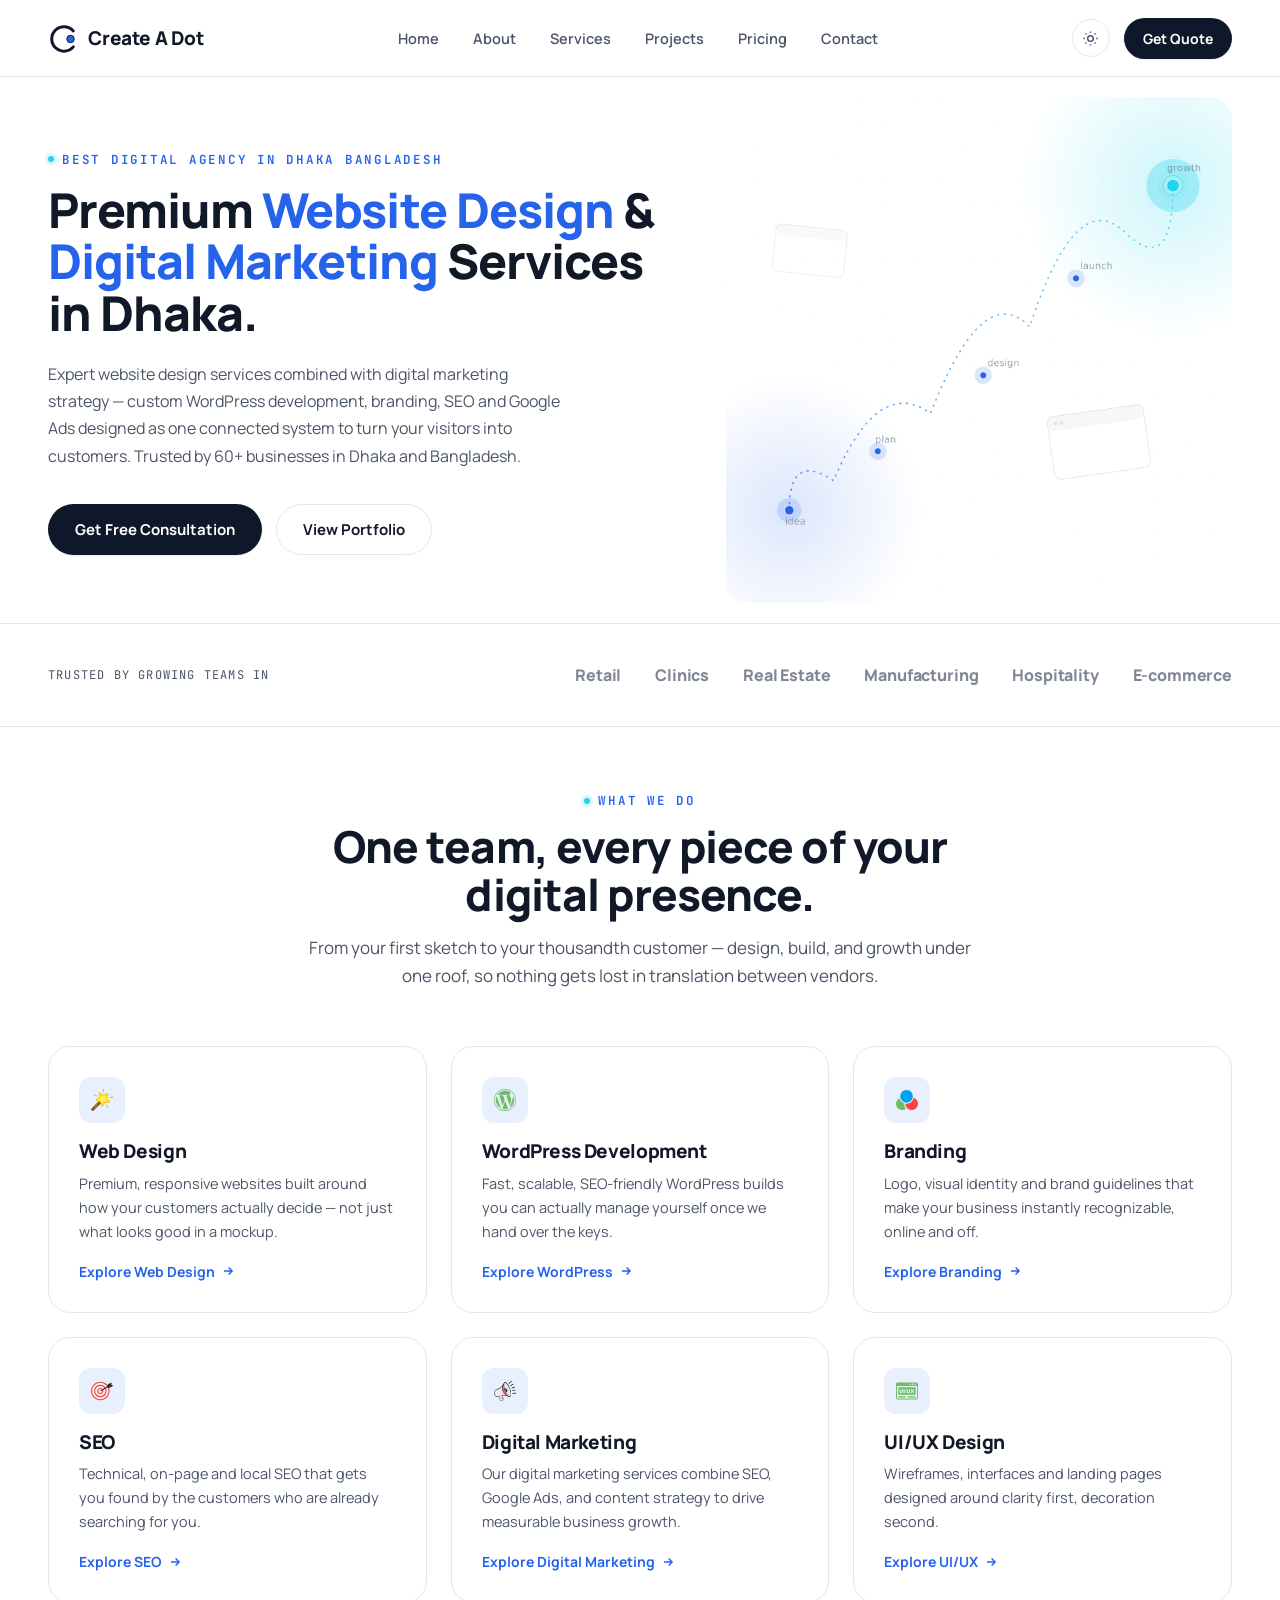
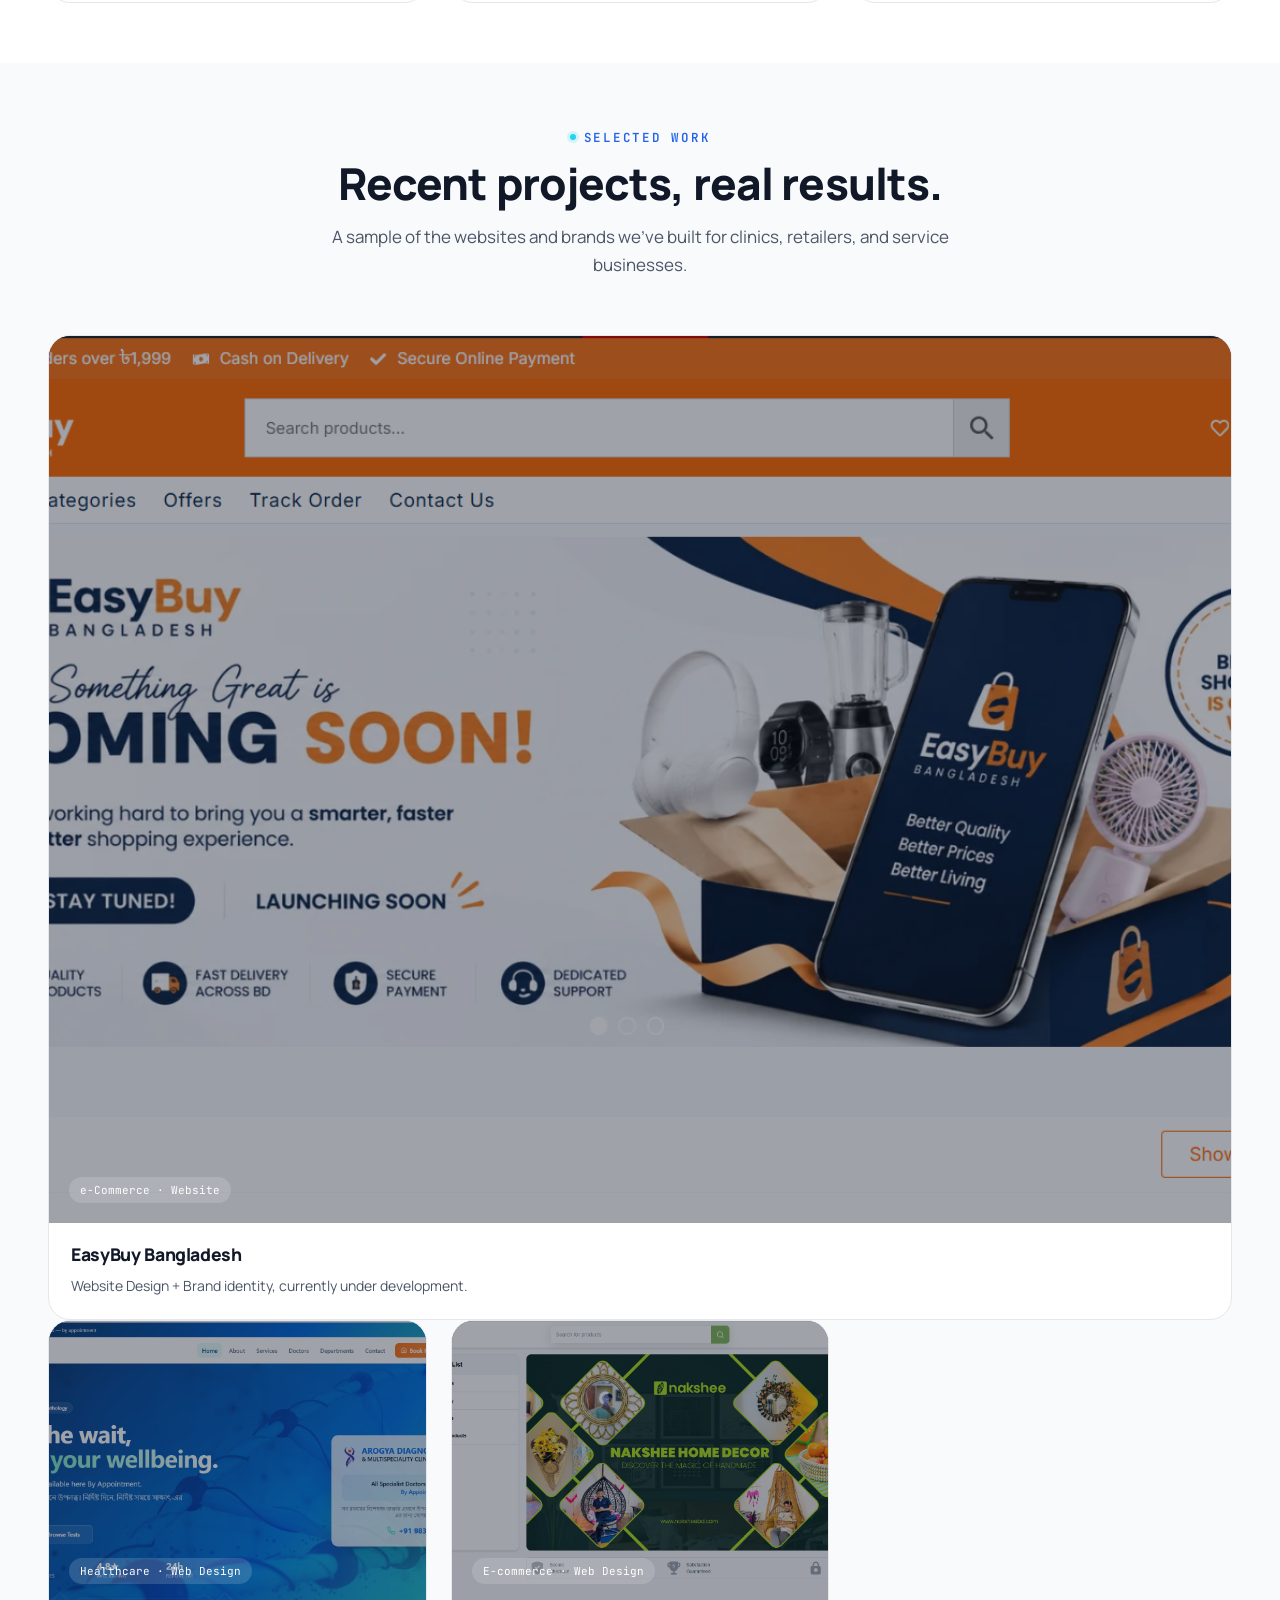
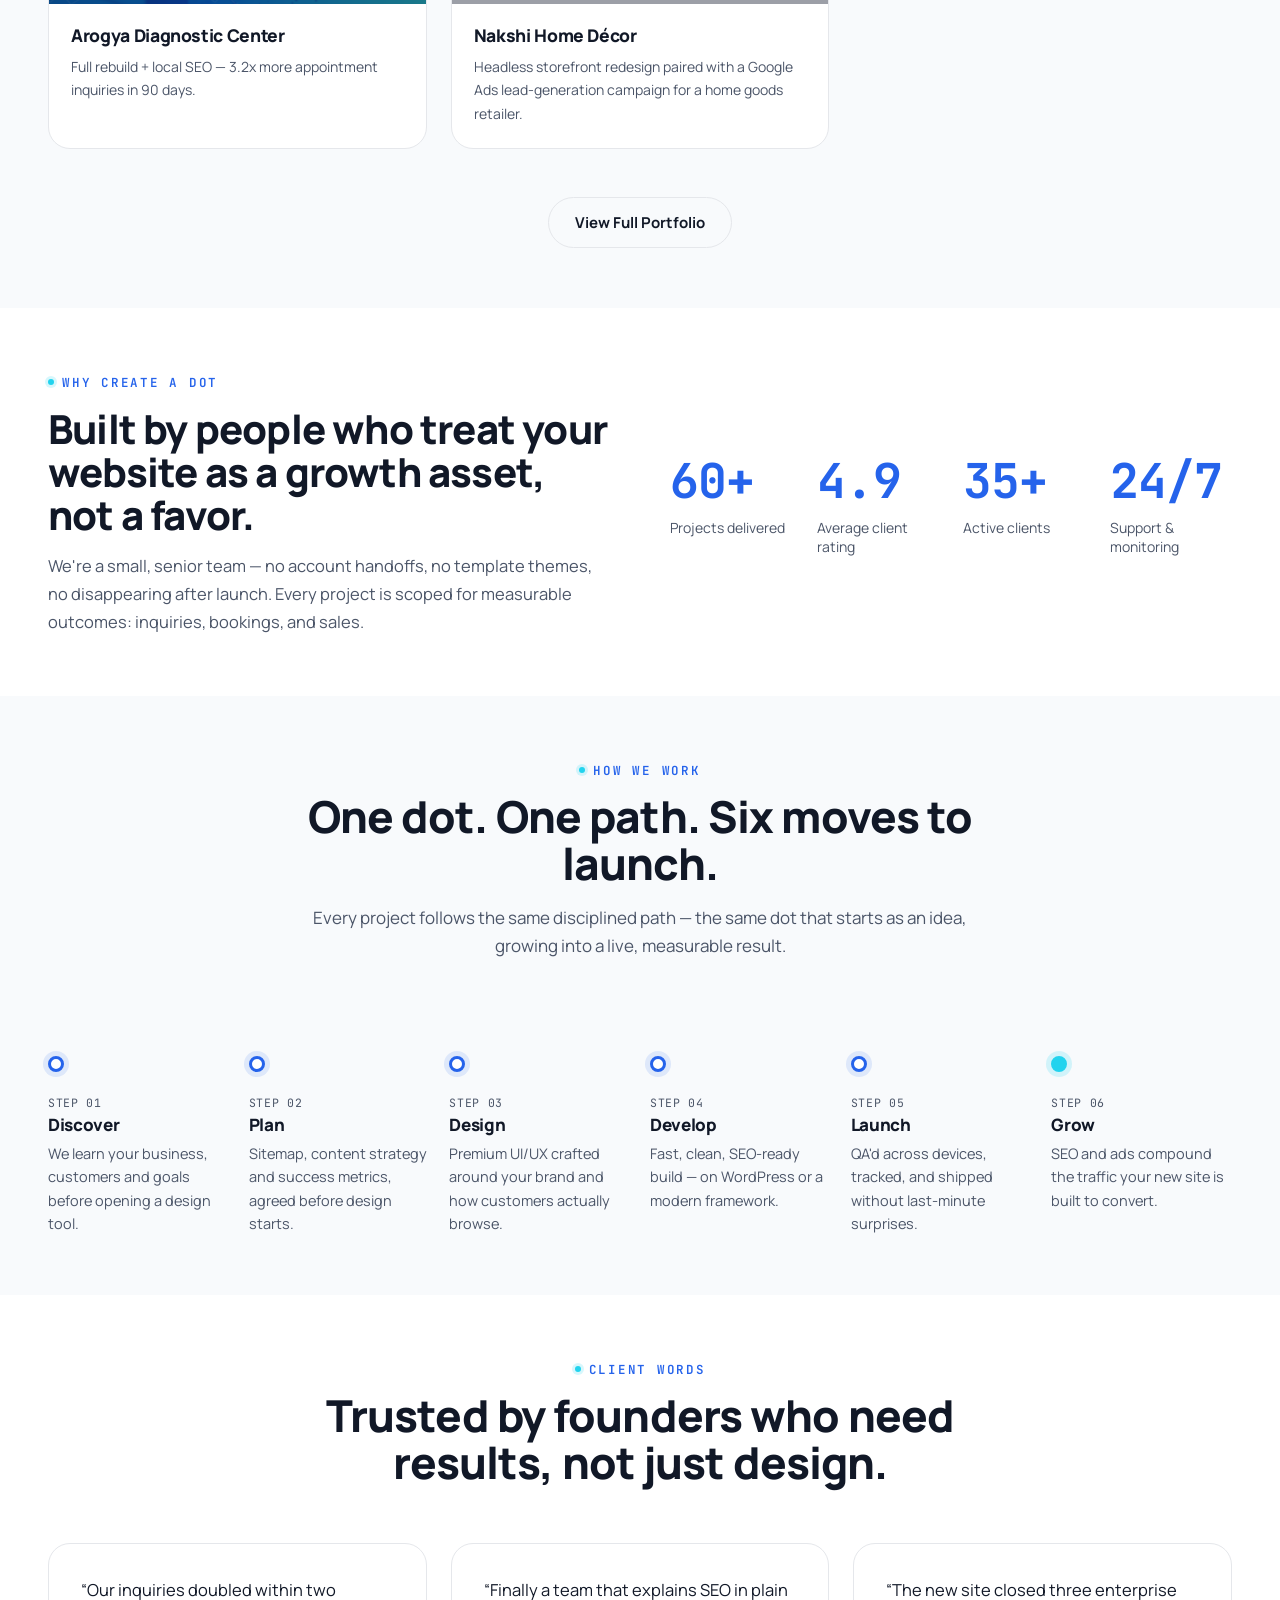
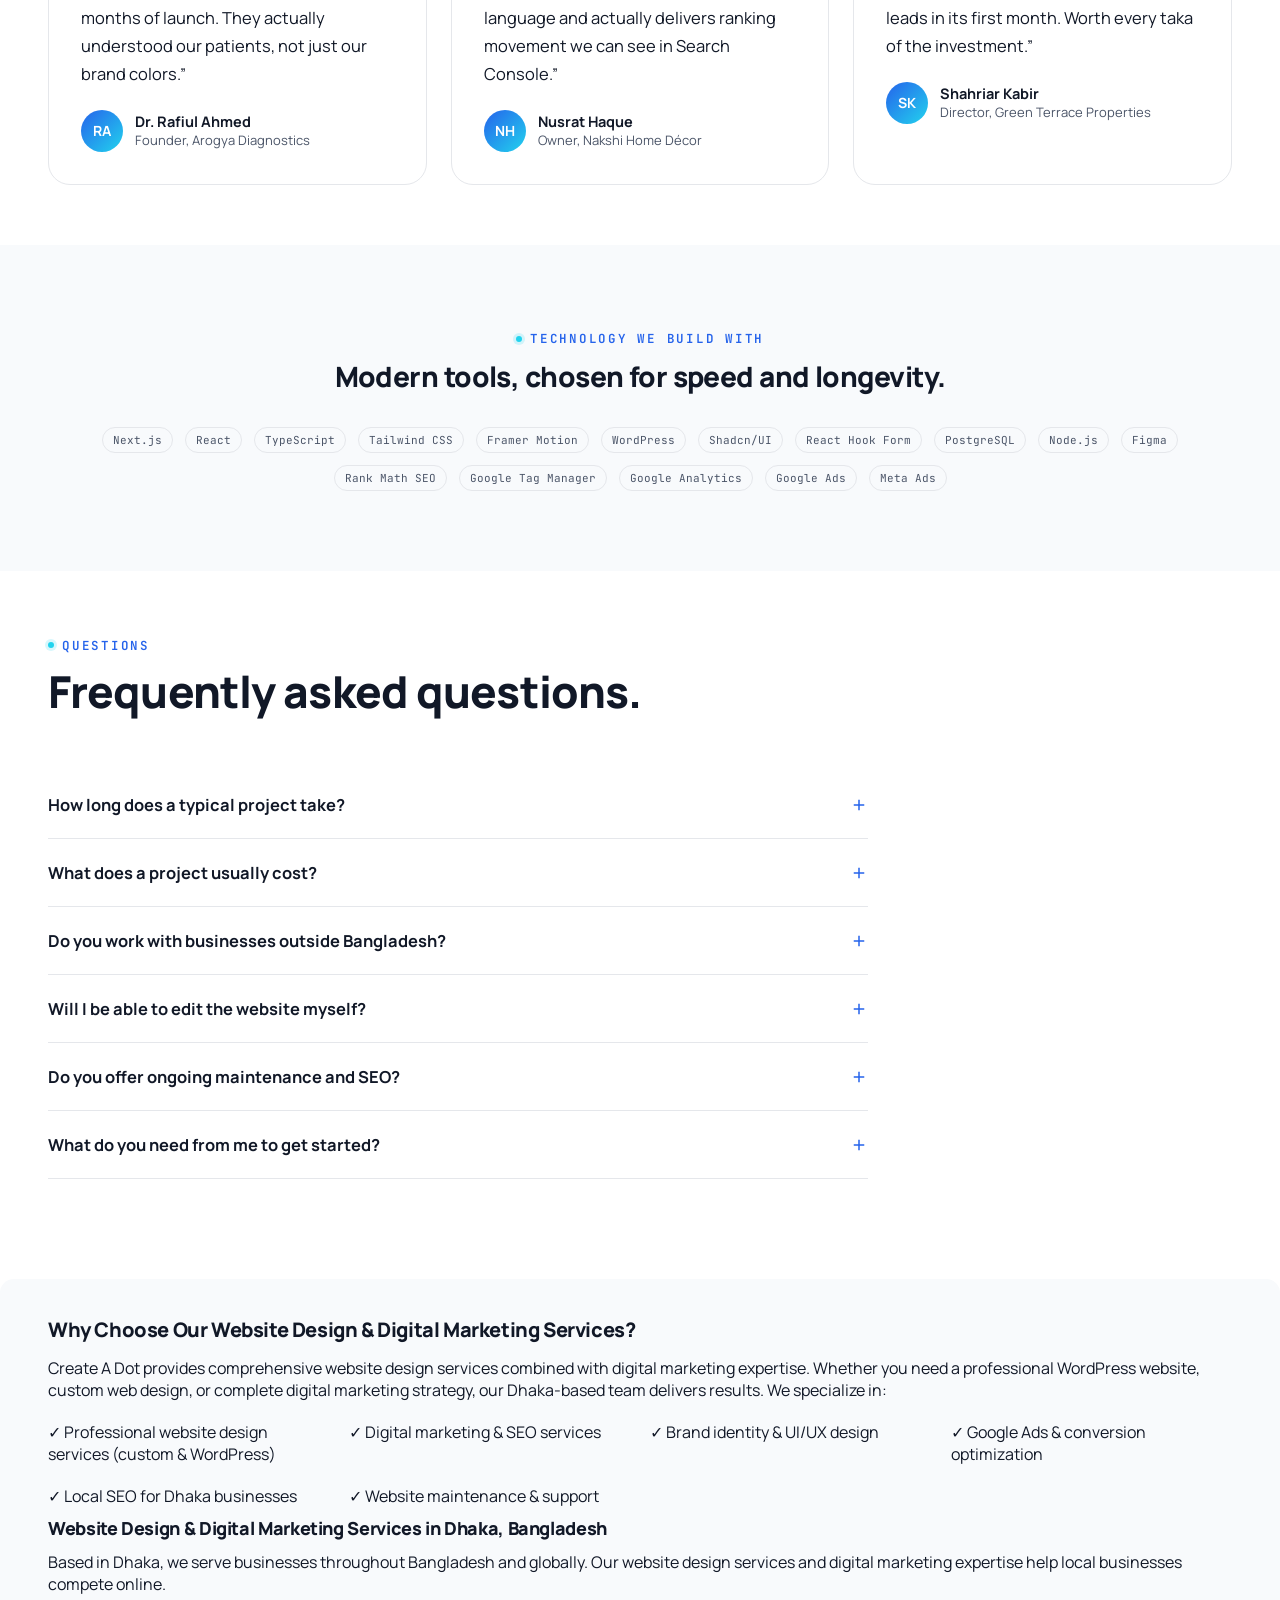
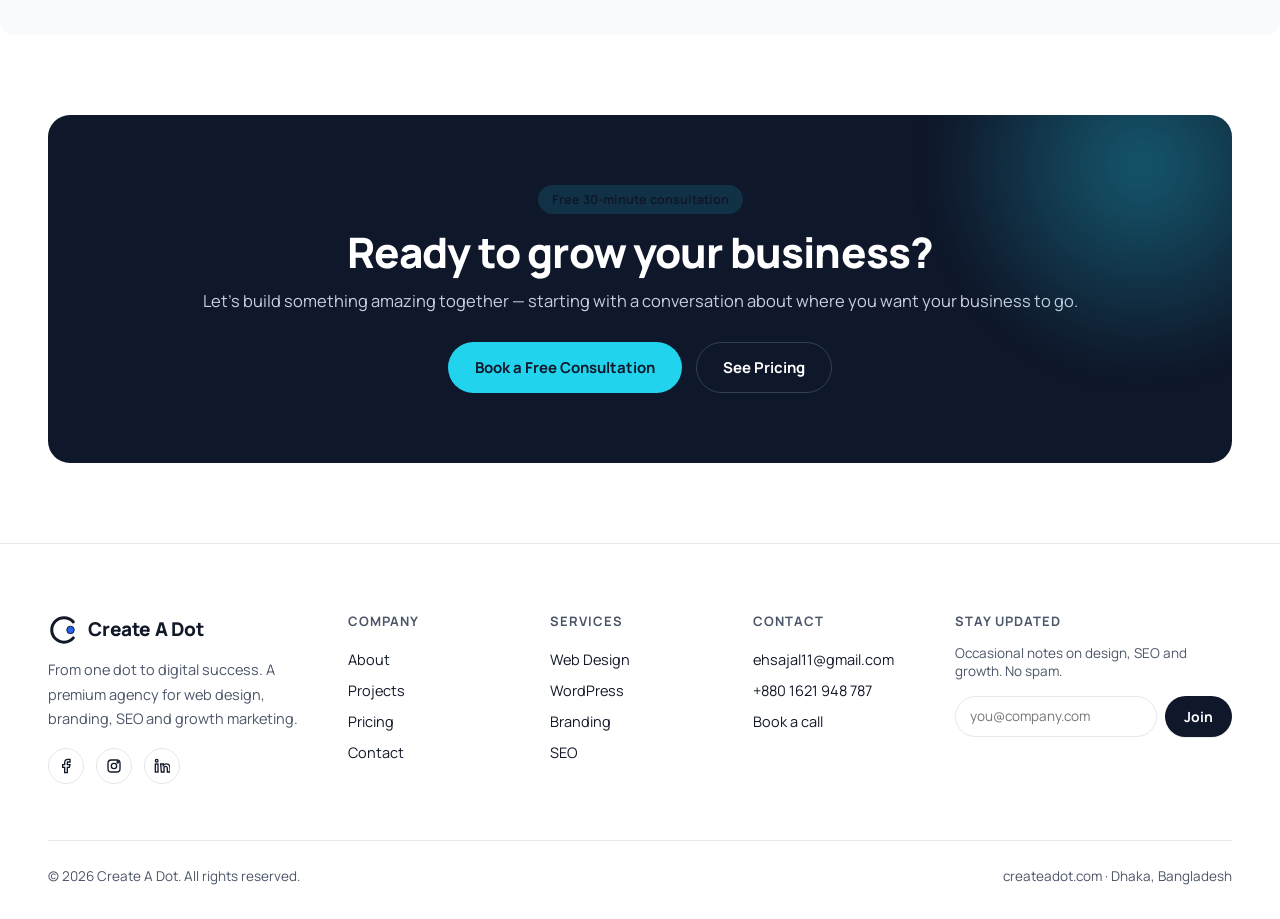
==== commit 0644d41d: "easybuy add" ====
--- a/index.html
+++ b/index.html
@@ -245,6 +245,22 @@
         <h2>Recent projects, real results.</h2>
         <p>A sample of the websites and brands we've built for clinics, retailers, and service businesses.</p>
       </div>
+
+      <div class="project-card reveal" data-category="real-estate">
+        <div class="project-thumb">
+          <img src="img/project-easybuy.png" alt="EasyBuy Bangladesh website" loading="lazy">
+            <a href="https://easybuybangladesh.shop/" target="_blank" class="project-visit-btn">
+            <svg viewBox="0 0 24 24" fill="none" stroke="currentColor" stroke-width="2">
+            <path d="M18 13v6a2 2 0 01-2 2H5a2 2 0 01-2-2V8a2 2 0 012-2h6"/><polyline points="15 3 21 3 21 9"/><line x1="10" y1="14" x2="21" y2="3"/>
+            </svg>
+              Visit Website
+            </a>
+            <span class="tag">e-Commerce · Website</span>
+          </div>
+        <div class="project-body"><h3>EasyBuy Bangladesh</h3><p>Website Design + Brand identity, currently under development.</p></div>
+      </div>
+
+
       <div class="grid grid-3">
         <div class="project-card reveal" data-category="healthcare">
           <div class="project-thumb">
@@ -273,20 +289,6 @@
             <span class="tag">E-commerce · Web Design</span>
           </div>
           <div class="project-body"><h3>Nakshi Home Décor</h3><p>Headless storefront redesign paired with a Google Ads lead-generation campaign for a home goods retailer.</p></div>
-        </div>
-
-        <div class="project-card reveal" data-category="real-estate">
-          <div class="project-thumb">
-            <img src="img/project-green.png" alt="Green Terrace Properties website" loading="lazy">
-            <a href="https://greenterrace-apartments.com/" target="_blank" class="project-visit-btn">
-            <svg viewBox="0 0 24 24" fill="none" stroke="currentColor" stroke-width="2">
-            <path d="M18 13v6a2 2 0 01-2 2H5a2 2 0 01-2-2V8a2 2 0 012-2h6"/><polyline points="15 3 21 3 21 9"/><line x1="10" y1="14" x2="21" y2="3"/>
-            </svg>
-              Visit Website
-            </a>
-            <span class="tag">Real Estate · Branding</span>
-          </div>
-          <div class="project-body"><h3>Green Terrace Properties</h3><p>Brand identity + listings platform built for a premium buyer audience.</p></div>
         </div>
 
 
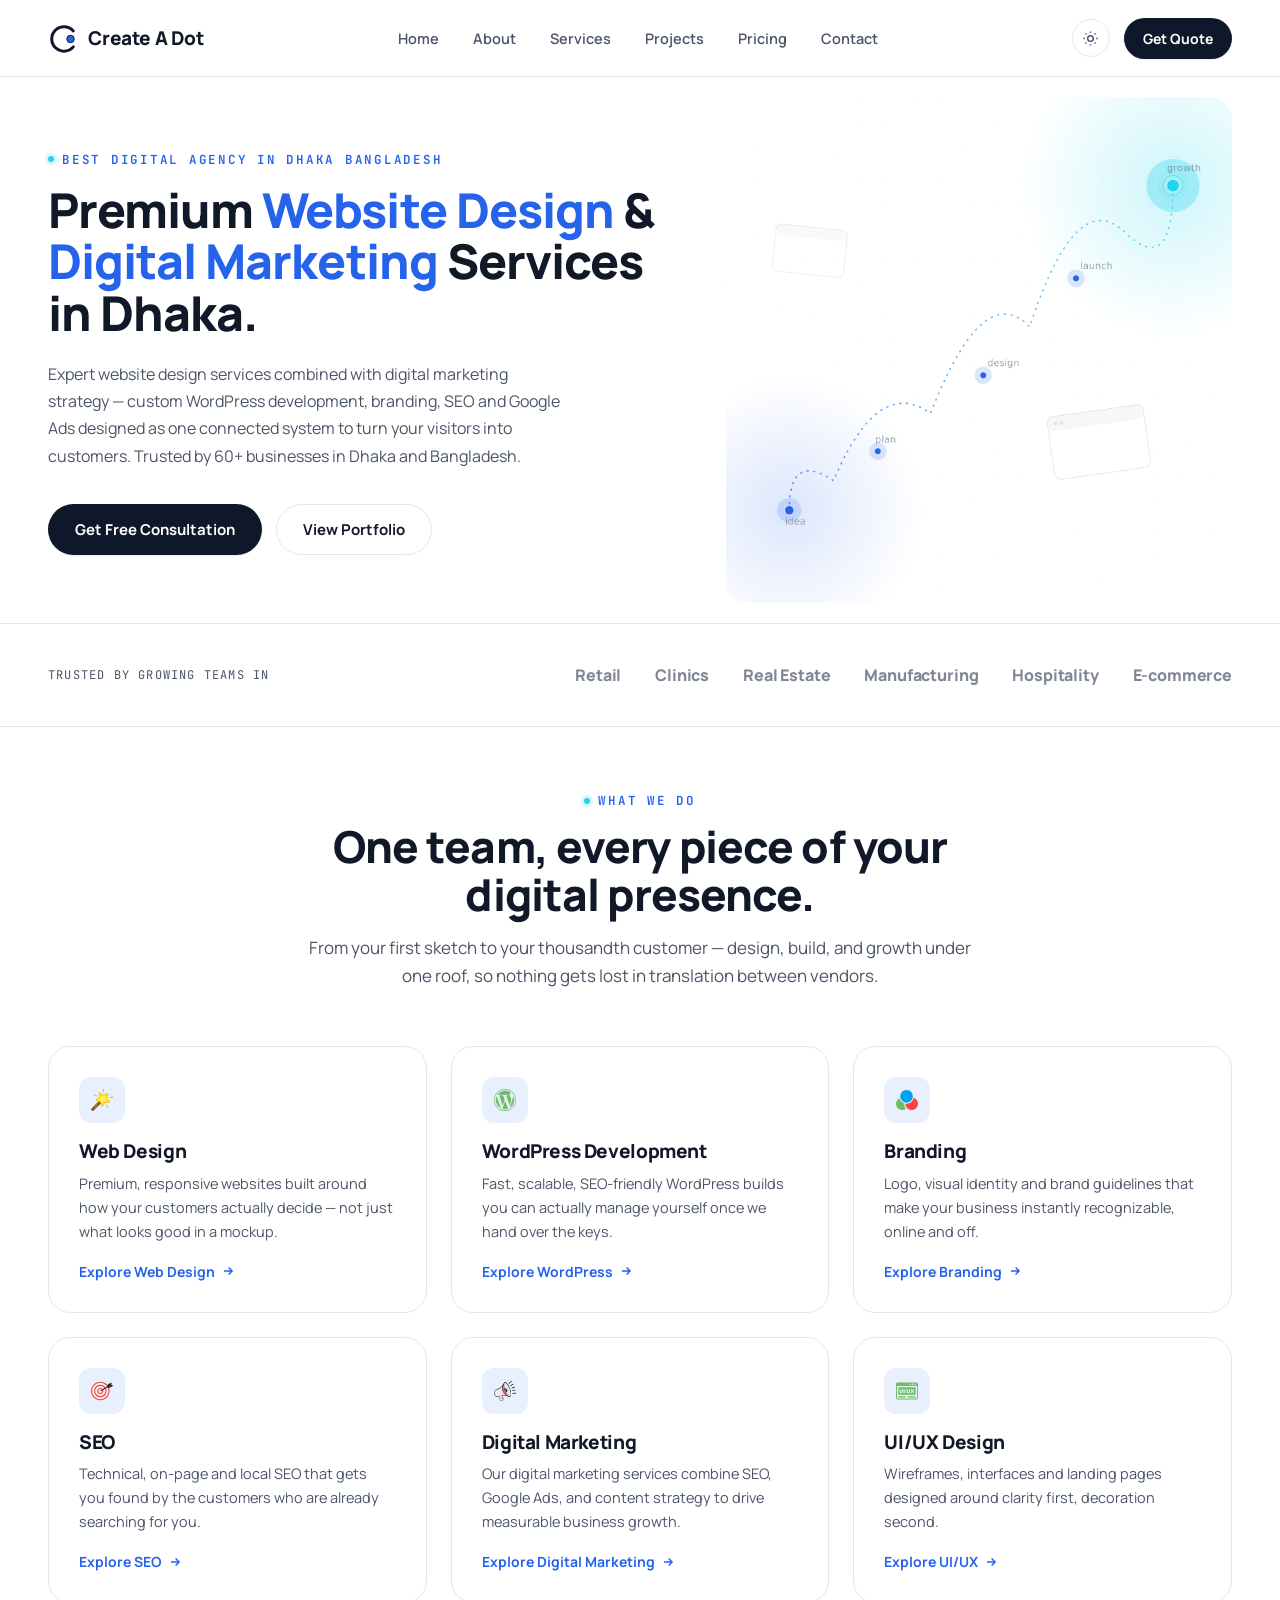
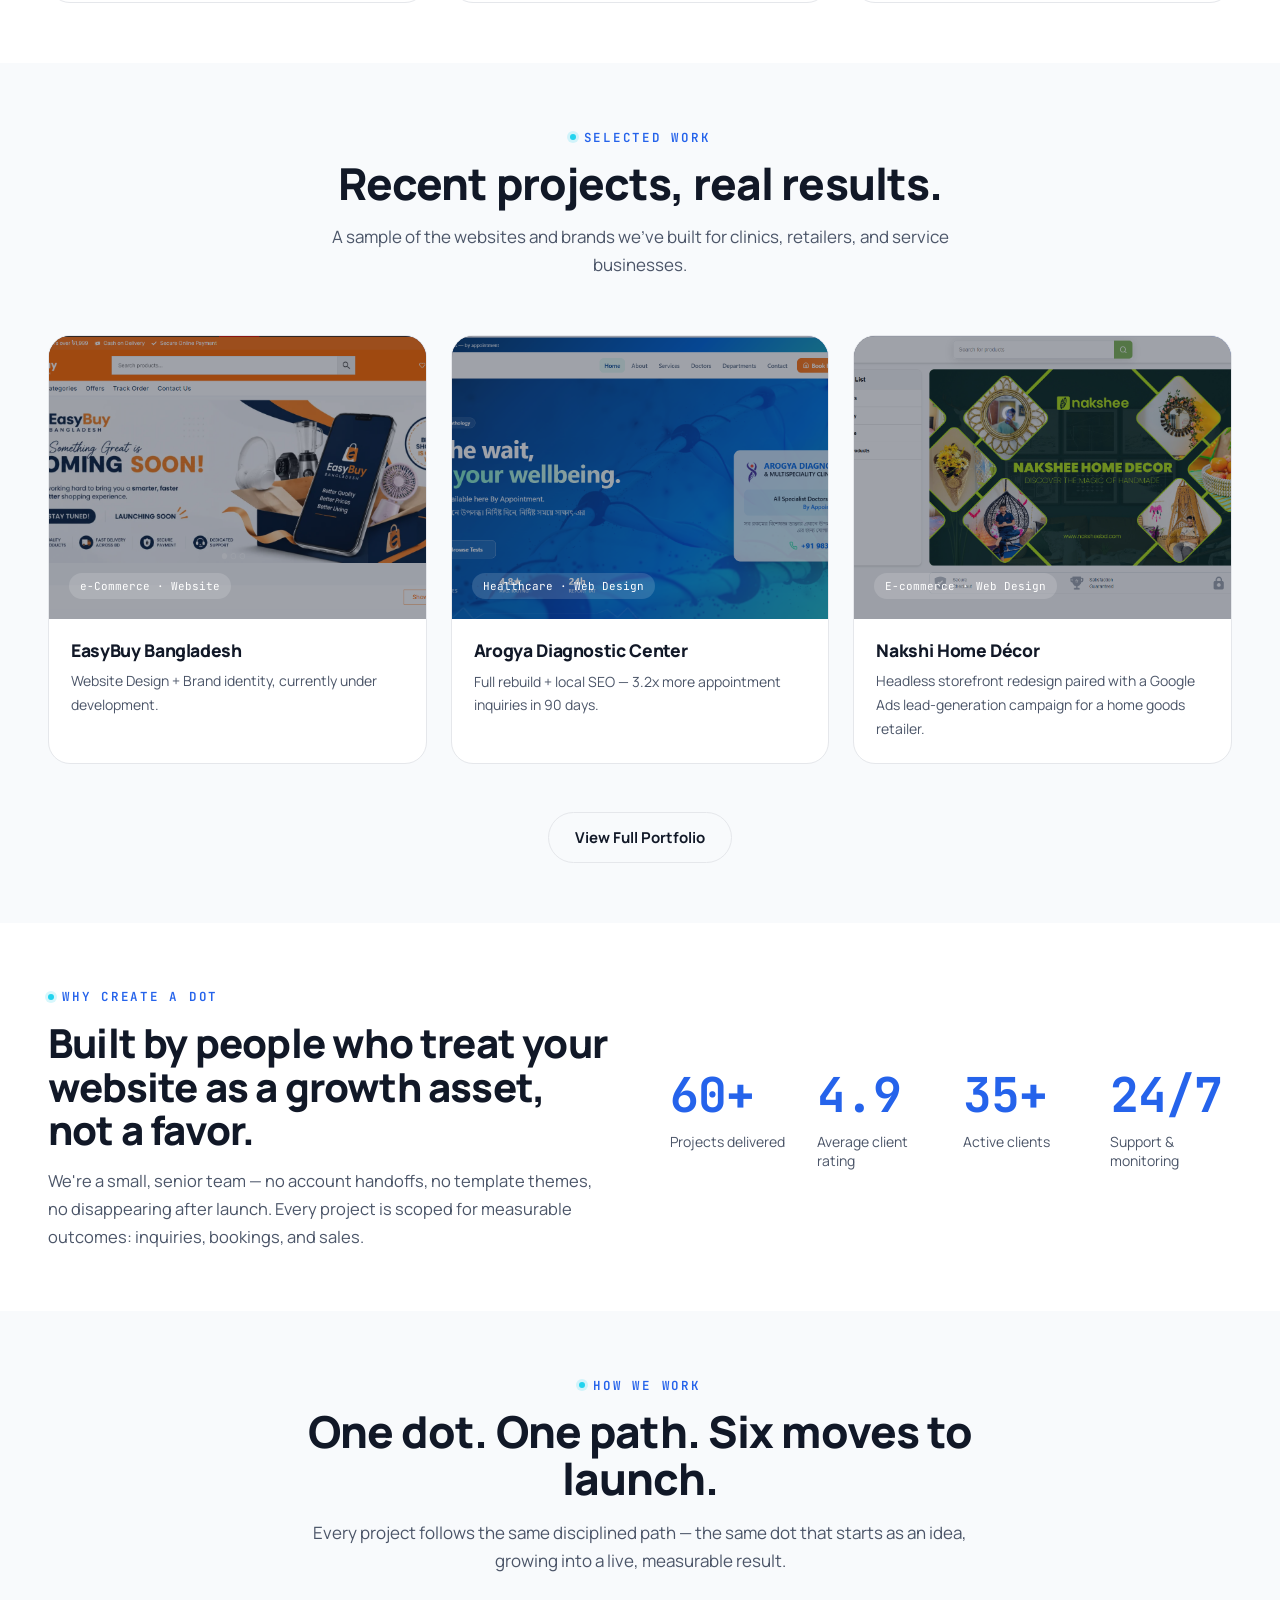
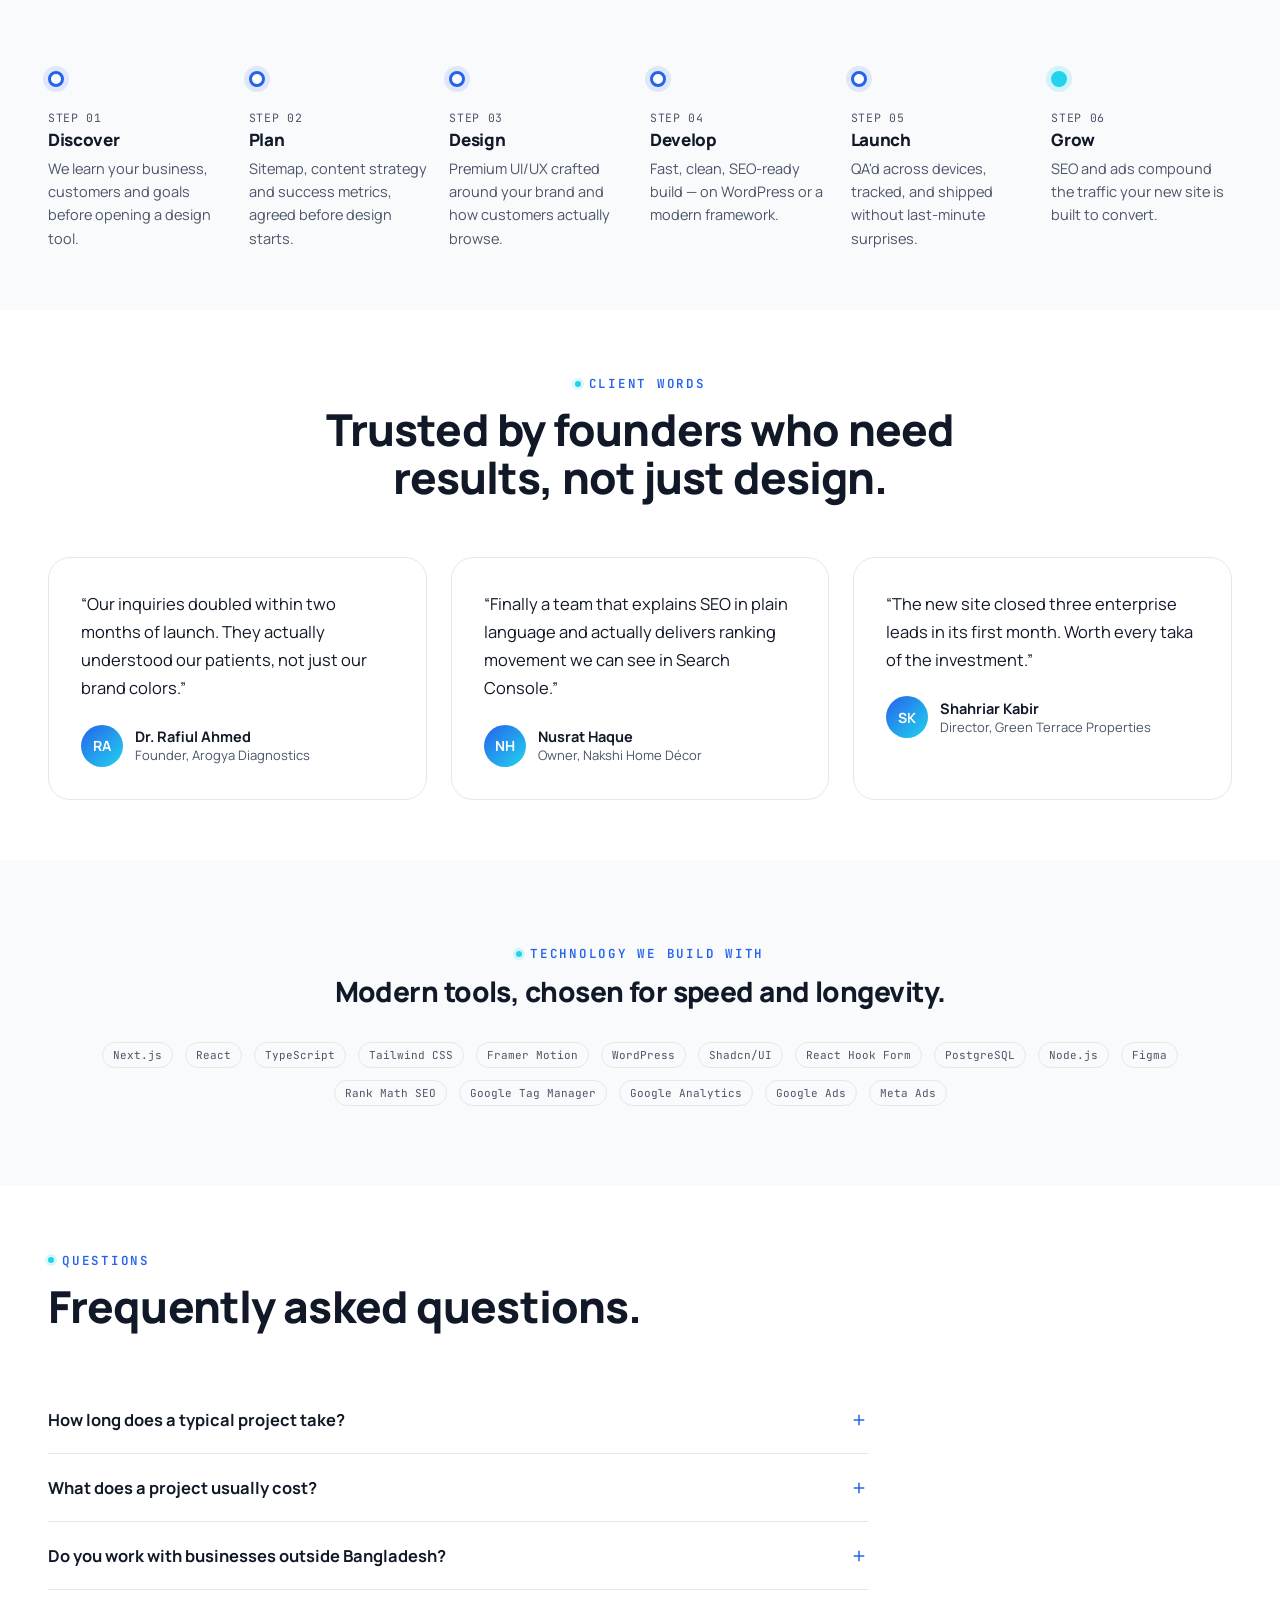
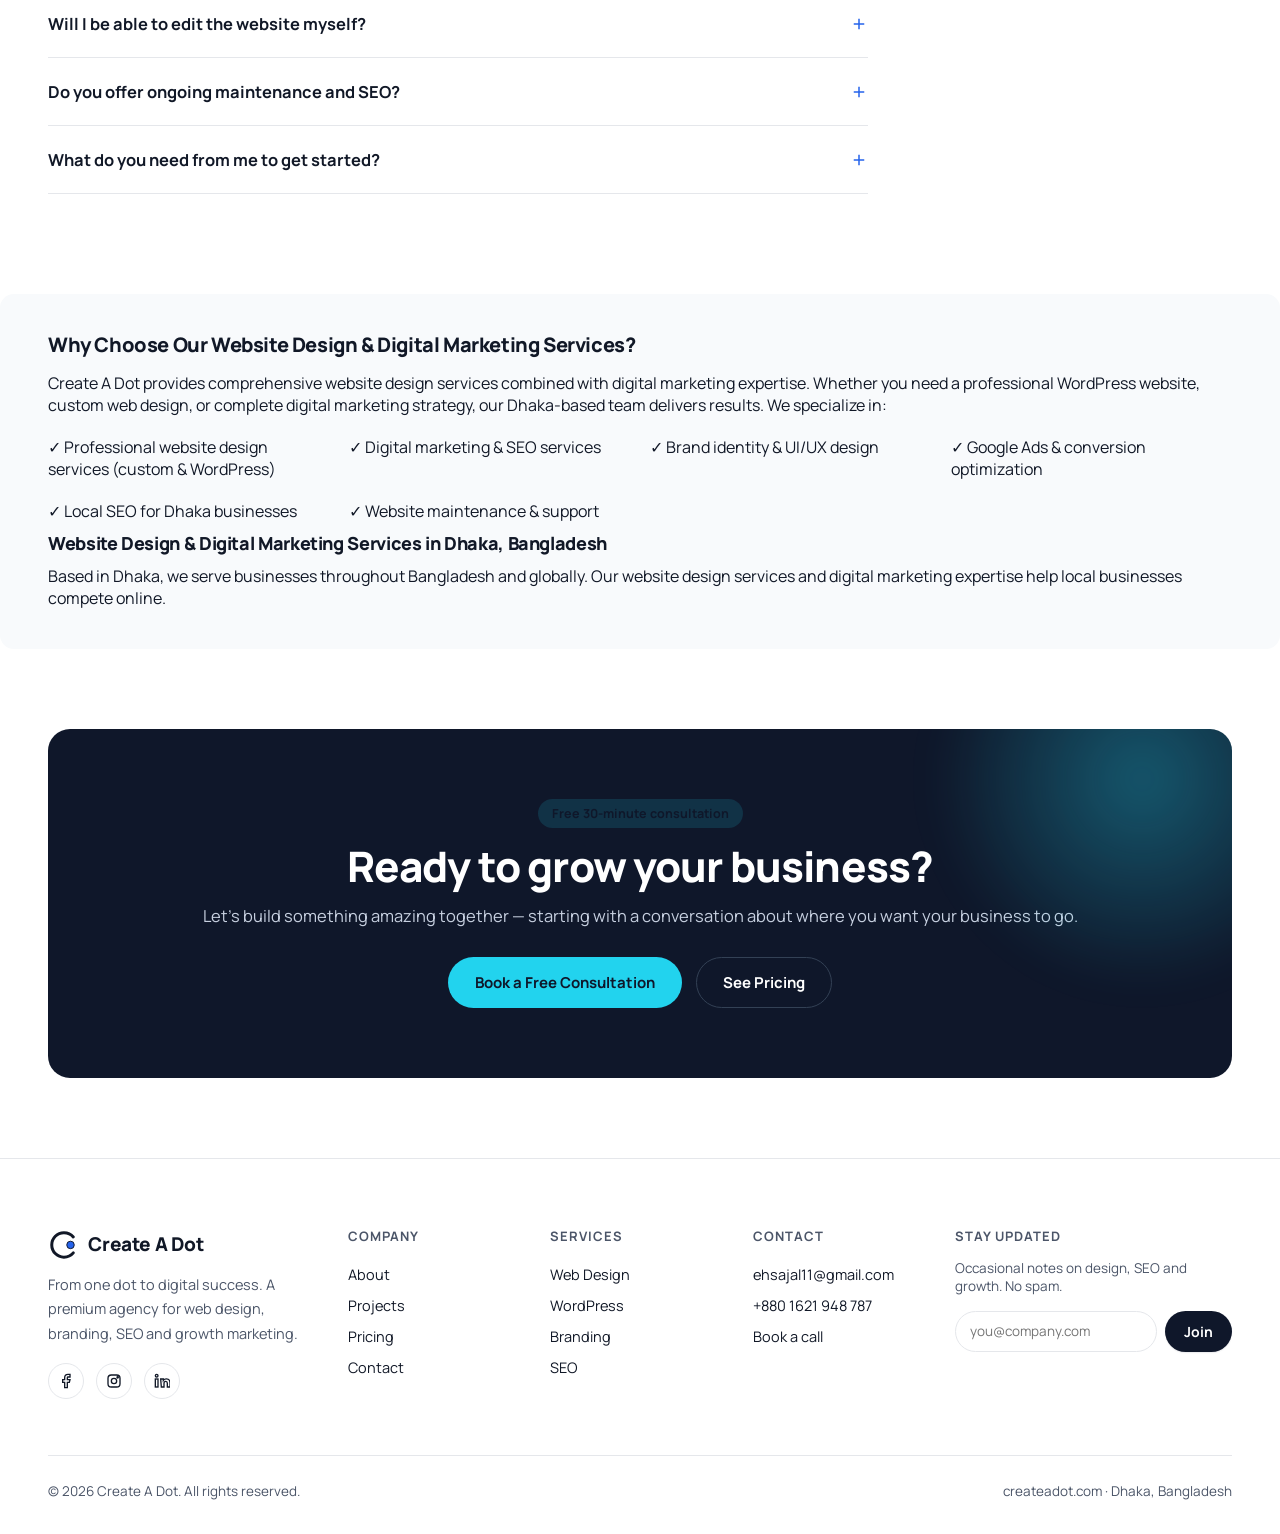
==== commit c6014cae: "size correction" ====
--- a/index.html
+++ b/index.html
@@ -246,7 +246,10 @@
         <p>A sample of the websites and brands we've built for clinics, retailers, and service businesses.</p>
       </div>
 
-      <div class="project-card reveal" data-category="real-estate">
+      <div class="grid grid-3">
+
+
+      <div class="project-card reveal" data-category="ecommerce">
         <div class="project-thumb">
           <img src="img/project-easybuy.png" alt="EasyBuy Bangladesh website" loading="lazy">
             <a href="https://easybuybangladesh.shop/" target="_blank" class="project-visit-btn">
@@ -261,7 +264,8 @@
       </div>
 
 
-      <div class="grid grid-3">
+
+
         <div class="project-card reveal" data-category="healthcare">
           <div class="project-thumb">
             <img src="img/project-arogya.png" alt="Arogya Diagnostic Center website" loading="lazy">
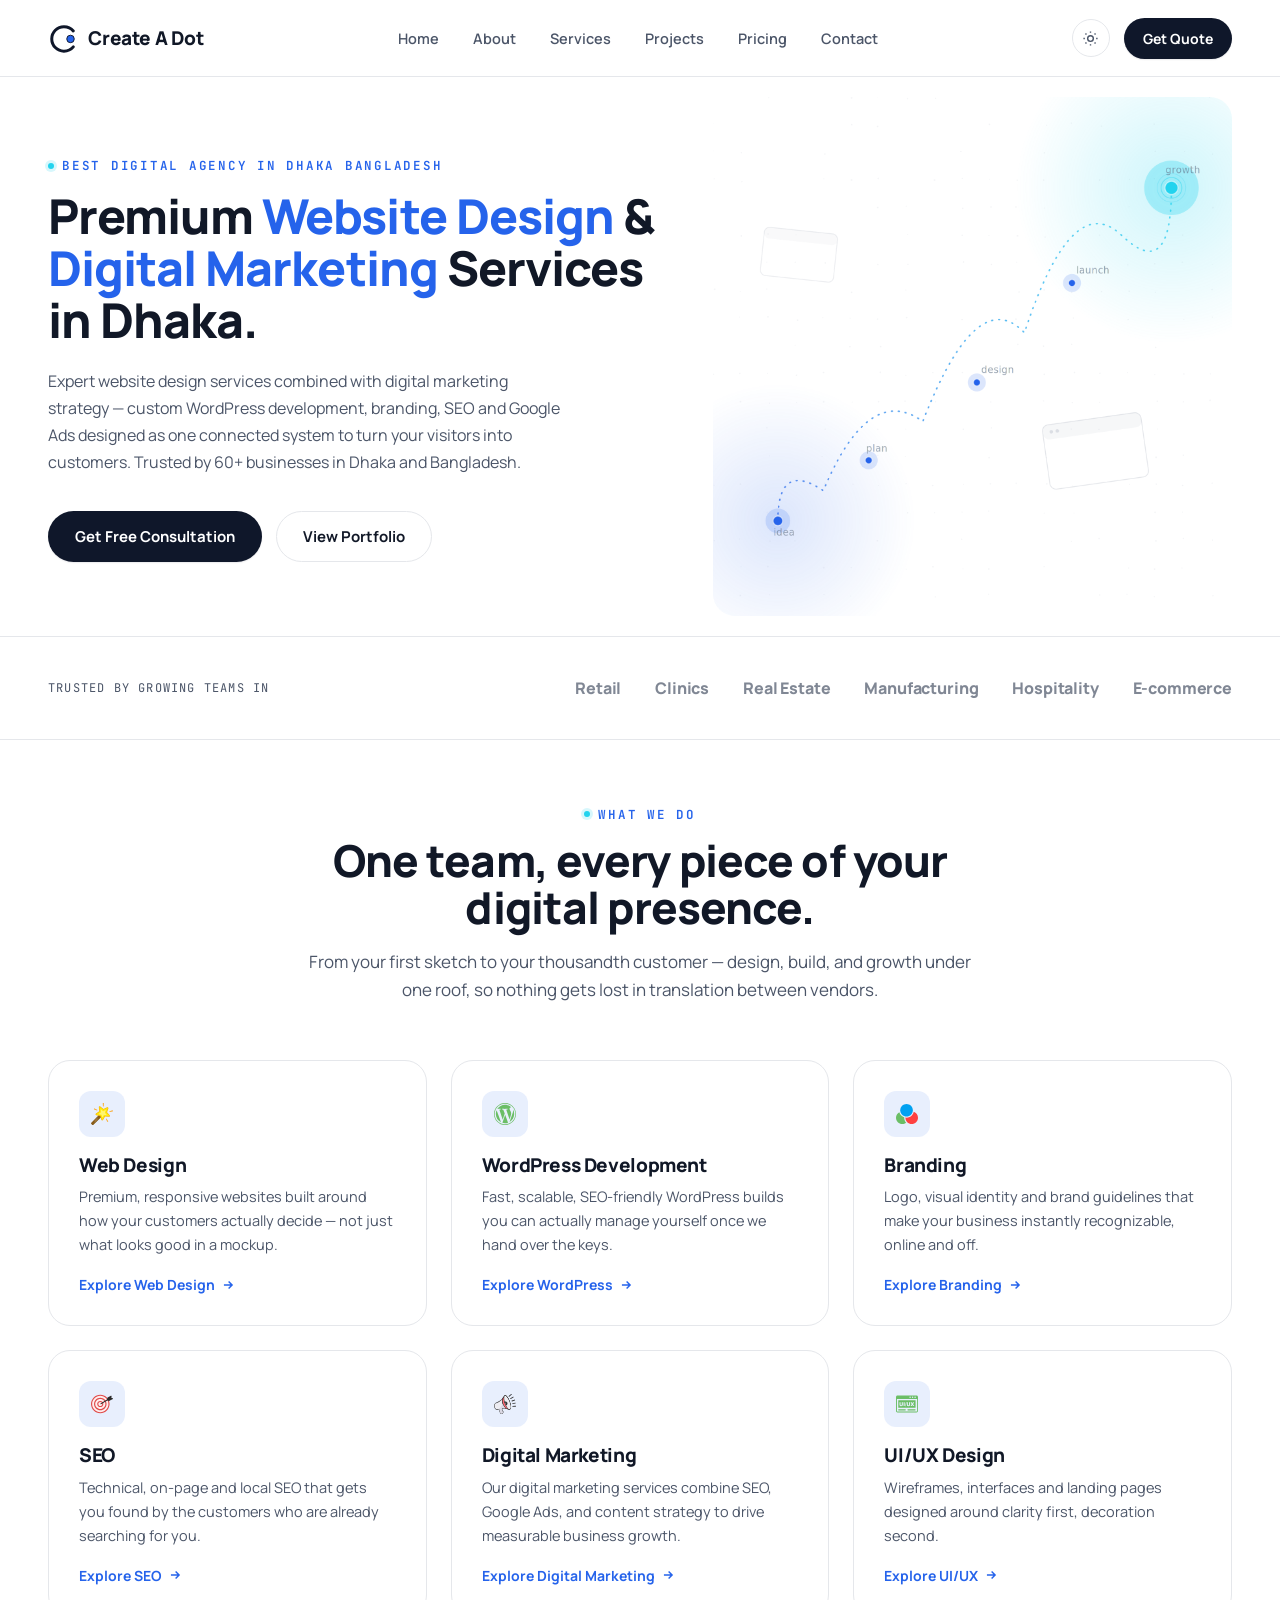
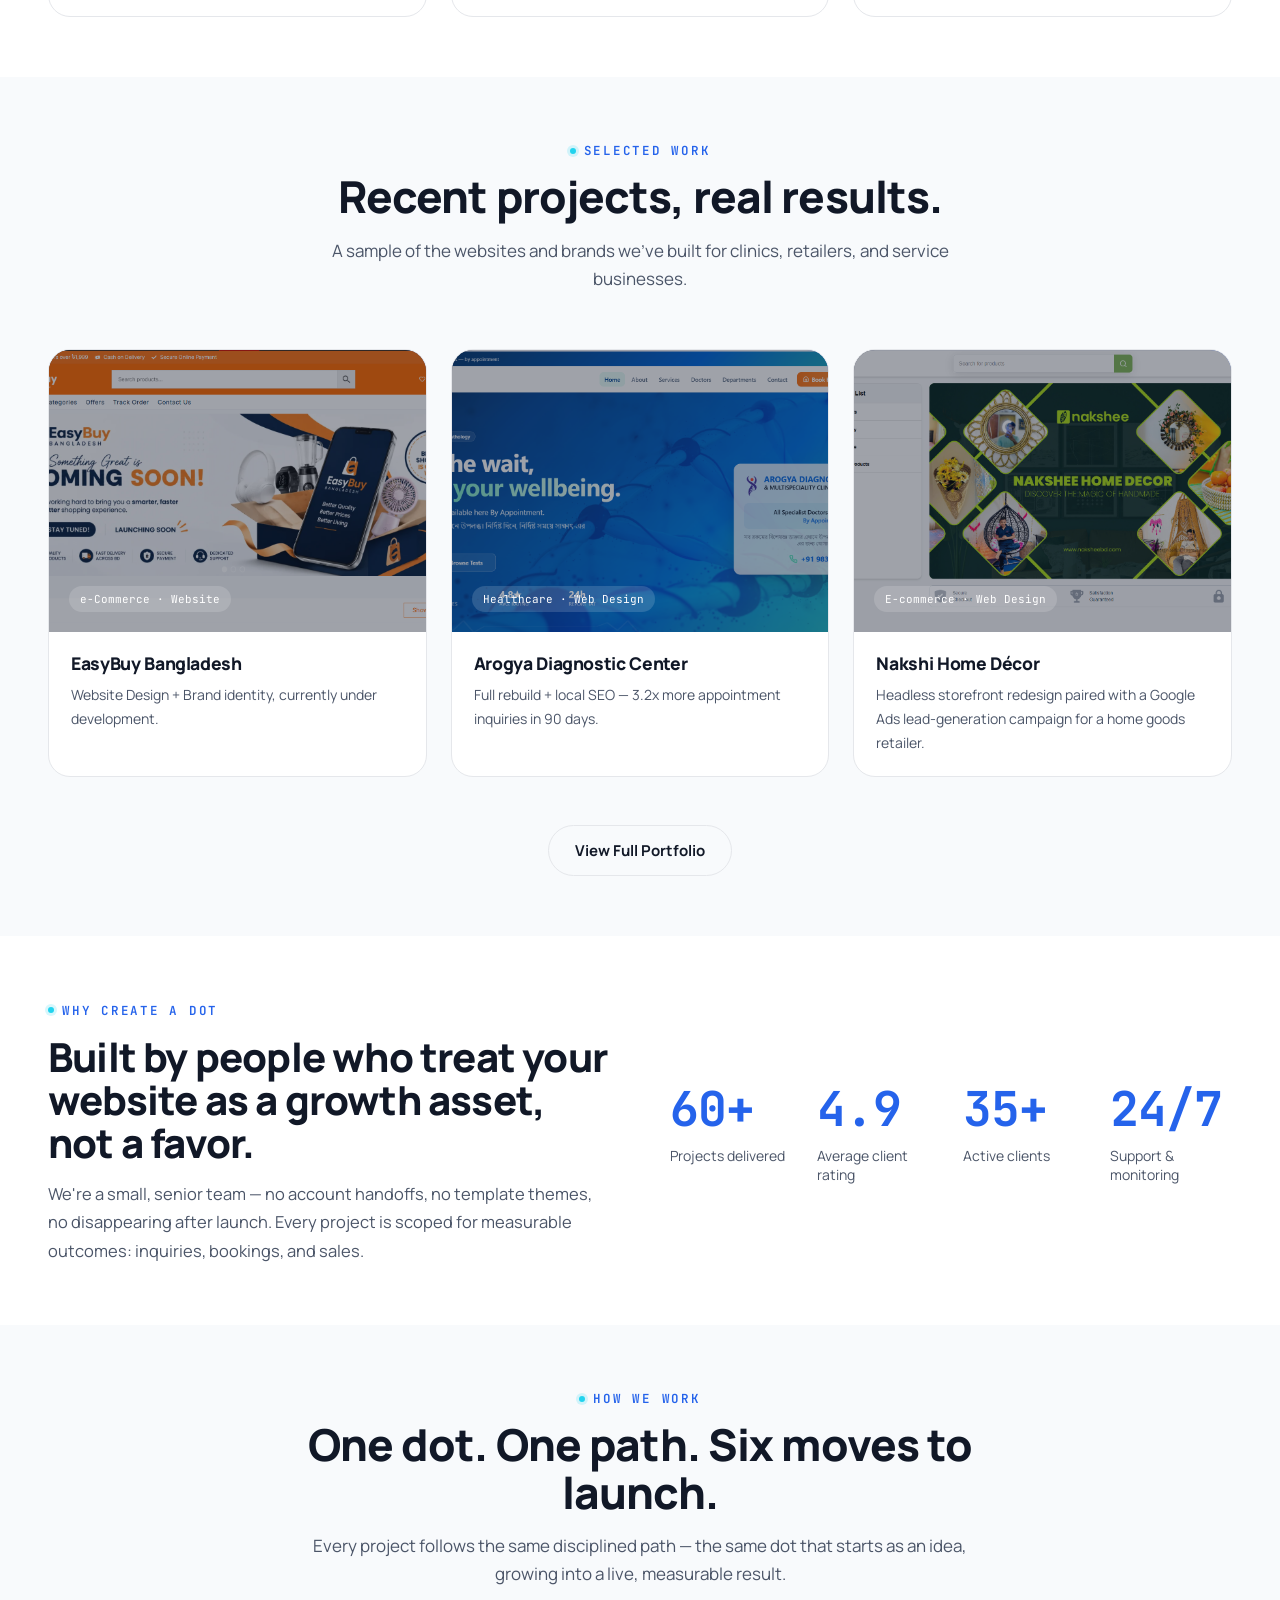
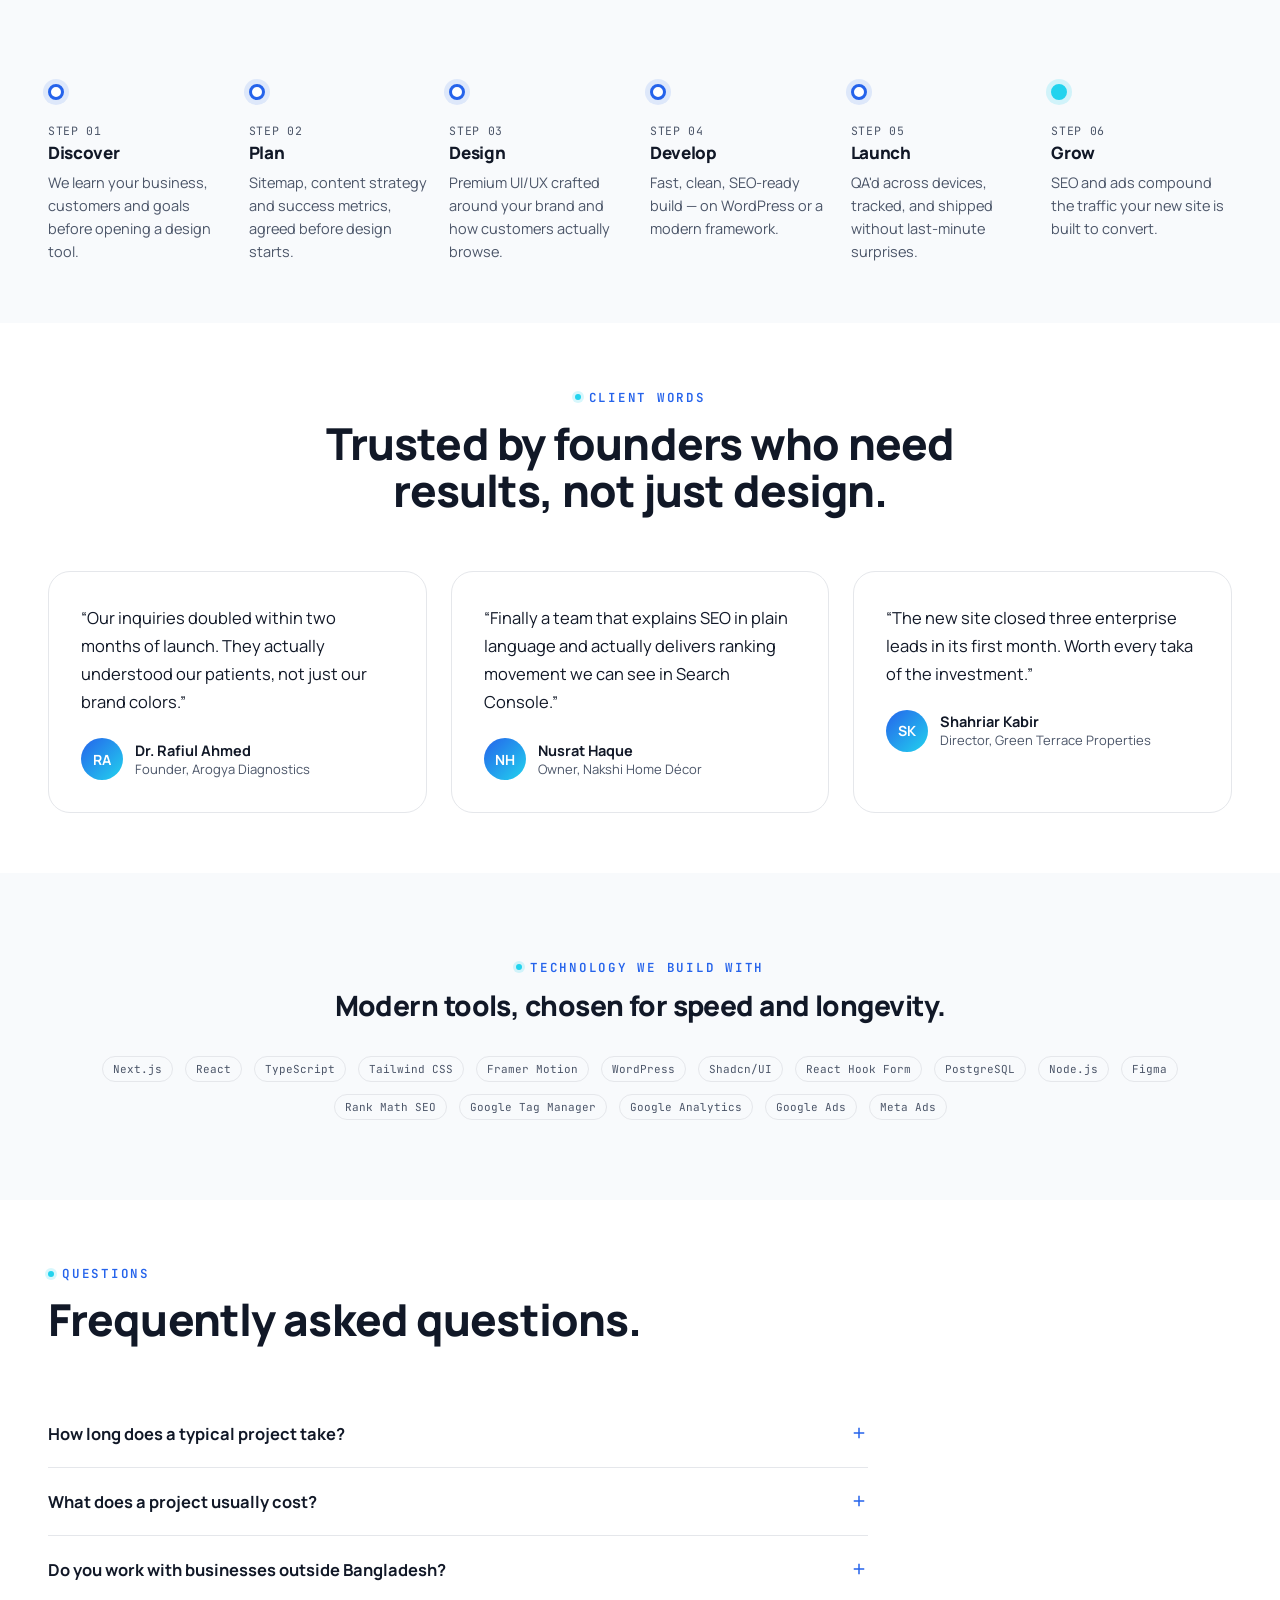
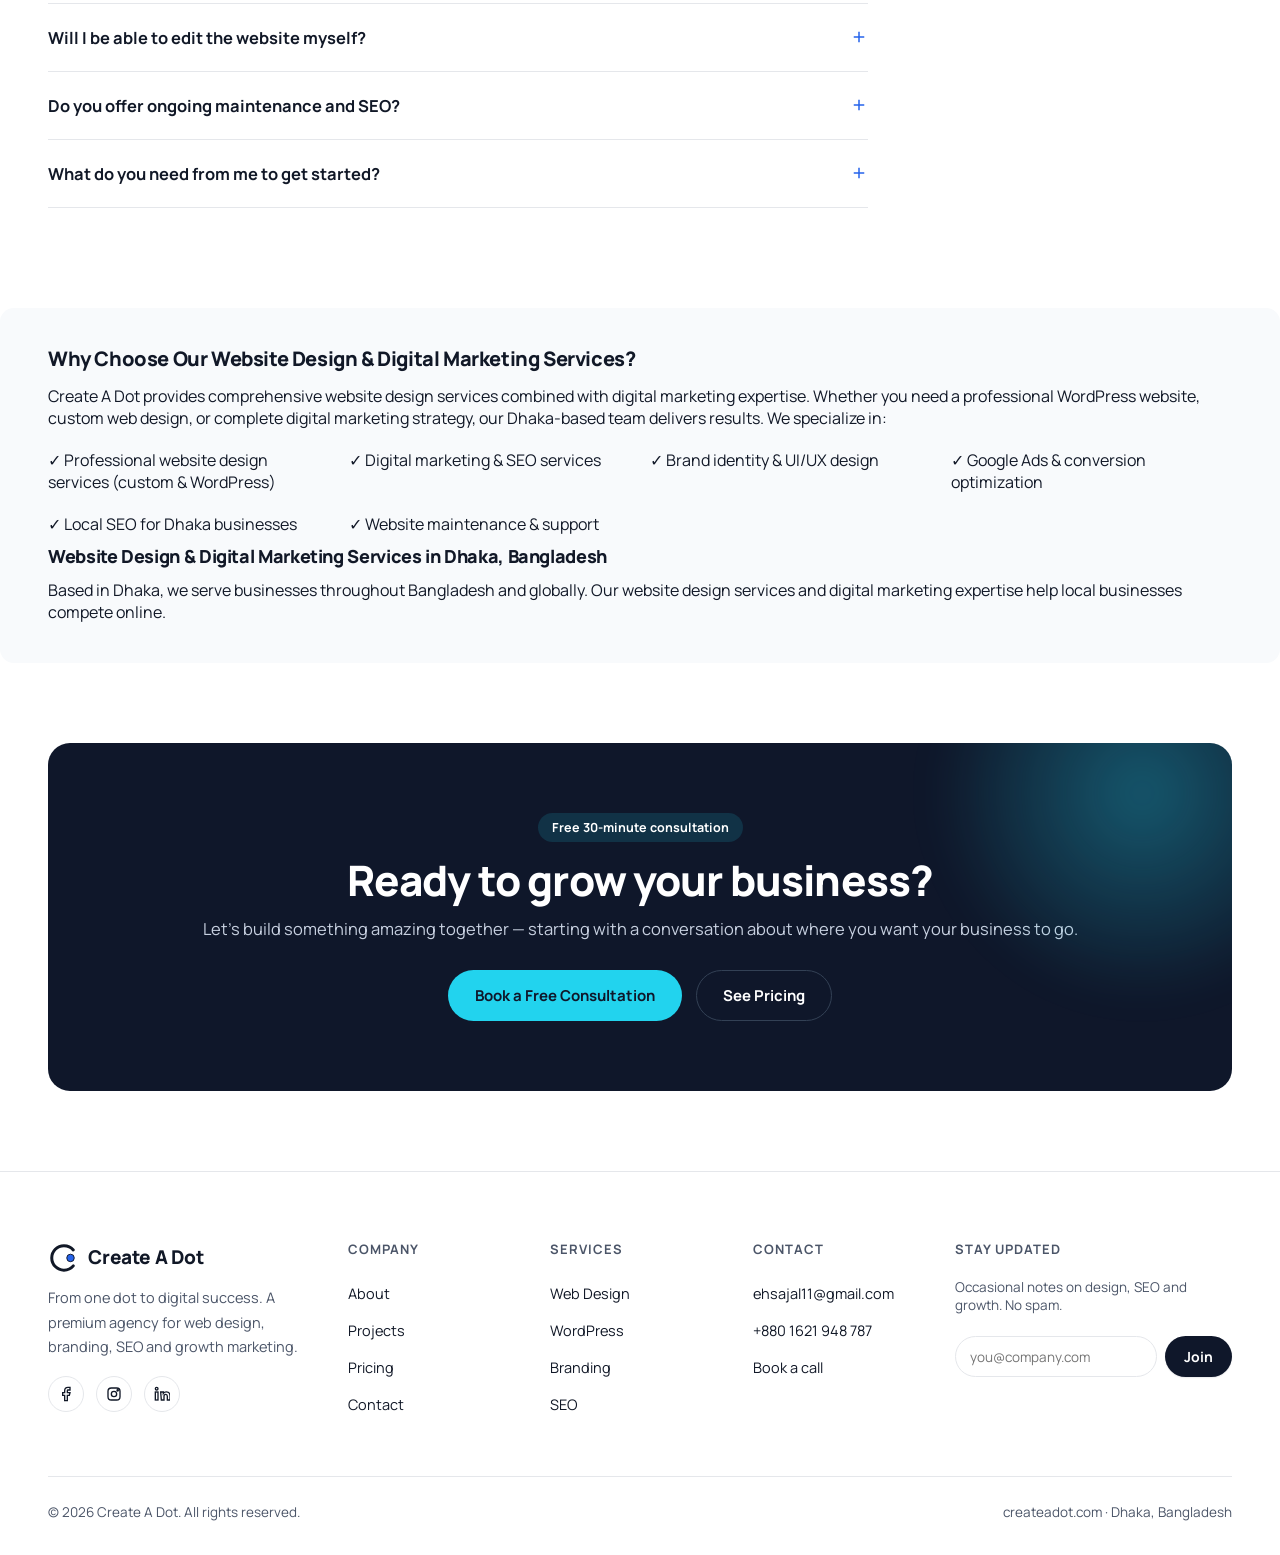
==== commit 8086cdc3: "responsive edit" ====
--- a/index.html
+++ b/index.html
@@ -345,7 +345,7 @@
 
   <!-- ============ TESTIMONIALS ============ -->
   <section class="section">
-    <div class="container">
+    <div class="container client-words">
       <div class="section-head center reveal">
         <span class="eyebrow">Client words</span>
         <h2>Trusted by founders who need results, not just design.</h2>
--- a/css/style.css
+++ b/css/style.css
@@ -70,6 +70,7 @@
 .container{ max-width:var(--container); margin:0 auto; padding:0 28px; }
 
 @media (max-width:640px){ .container{ padding:0 20px; } }
+@media (max-width:460px){ .client-words{ padding:0 20px; } }
 
 /* ---------- Eyebrow / mono utility text ---------- */
 .eyebrow{
@@ -261,8 +262,9 @@
 
 /* ---------- Hero ---------- */
 .hero{ padding:20px 0 20px; overflow:hidden; }
-.hero-grid{ display:grid; grid-template-columns:1.1fr .9fr; gap:60px; align-items:center; }
+.hero-grid{ display:grid; grid-template-columns:1.1fr .9fr; gap:30px; align-items:center; }
 @media (max-width:980px){ .hero-grid{ grid-template-columns:1fr; } }
+@media (max-width:460px){ .footer-grid{ grid-template-columns:1fr; } }
 .hero h1{ font-size:clamp(24px,4.2vw,48px); }
 .hero .lede{ margin-top:22px; font-size:16px; color:var(--text-soft); max-width:520px; line-height:1.7; }
 .hero-cta{ margin-top:34px; display:flex; gap:14px; flex-wrap:wrap; }
@@ -293,7 +295,7 @@
 .dotpath-line{ }
 .dotpath-row{ display:grid; grid-template-columns:repeat(6,1fr); gap:20px; }
 @media (max-width:980px){ .dotpath-row{ grid-template-columns:repeat(3,1fr); } }
-@media (max-width:560px){ .dotpath-row{ grid-template-columns:1fr; } }
+@media (max-width:460px){ .dotpath-row{ grid-template-columns:1fr; } }
 .dotpath-step{ position:relative; padding-top:34px; }
 .dotpath-dot{
   position:absolute; top:0; left:0;
@@ -312,7 +314,8 @@
 .grid-3{ grid-template-columns:repeat(3,1fr); }
 .grid-4{ grid-template-columns:repeat(4,1fr); }
 @media (max-width:980px){ .grid-3,.grid-4{ grid-template-columns:repeat(2,1fr); } }
-@media (max-width:640px){ .grid-2,.grid-3,.grid-4{ grid-template-columns:1fr; } }
+@media (max-width:560px){ .grid-2{ grid-template-columns:1fr; } }
+@media (max-width:460px){ .grid-3,.grid-4{ grid-template-columns:1fr; } }
 
 .card{
   background:var(--bg);
@@ -396,8 +399,9 @@
 footer{ border-top:1px solid var(--border); padding:70px 0 34px; }
 .footer-grid{ display:grid; grid-template-columns:1.6fr 1fr 1fr 1fr 1.2fr; gap:40px; }
 @media (max-width:900px){ .footer-grid{ grid-template-columns:repeat(2,1fr); } }
-@media (max-width:560px){ .footer-grid{ grid-template-columns:1fr; } }
+@media (max-width:460px){ .footer-grid{ grid-template-columns:1fr; } }
 .footer-brand p{ margin-top:14px; color:var(--text-soft); font-size:14.5px; line-height:1.7; max-width:280px; }
+.footer-col{ display:flex; flex-direction:column; gap:6px; }
 .footer-col h4{ font-size:13px; text-transform:uppercase; letter-spacing:.08em; color:var(--text-soft); font-weight:700; margin-bottom:16px; }
 .footer-col a{ display:block; padding:6px 0; font-size:14.5px; color:var(--text); }
 .footer-col a:hover{ color:var(--blue); }
@@ -426,7 +430,7 @@
 .flex{ display:flex; } .items-center{ align-items:center; } .gap-8{ gap:8px; } .gap-16{ gap:16px; }
 .pill{
   display:inline-flex; align-items:center; gap:6px; padding:6px 14px; border-radius:999px;
-  background:color-mix(in srgb, var(--cyan) 14%, transparent); color:var(--ink); font-size:12.5px; font-weight:700;
+  background:color-mix(in srgb, var(--cyan) 14%, transparent); color: #ffffff; font-size:12.5px; font-weight:700;
 }
 html.dark .pill{ color:#fff; }
 
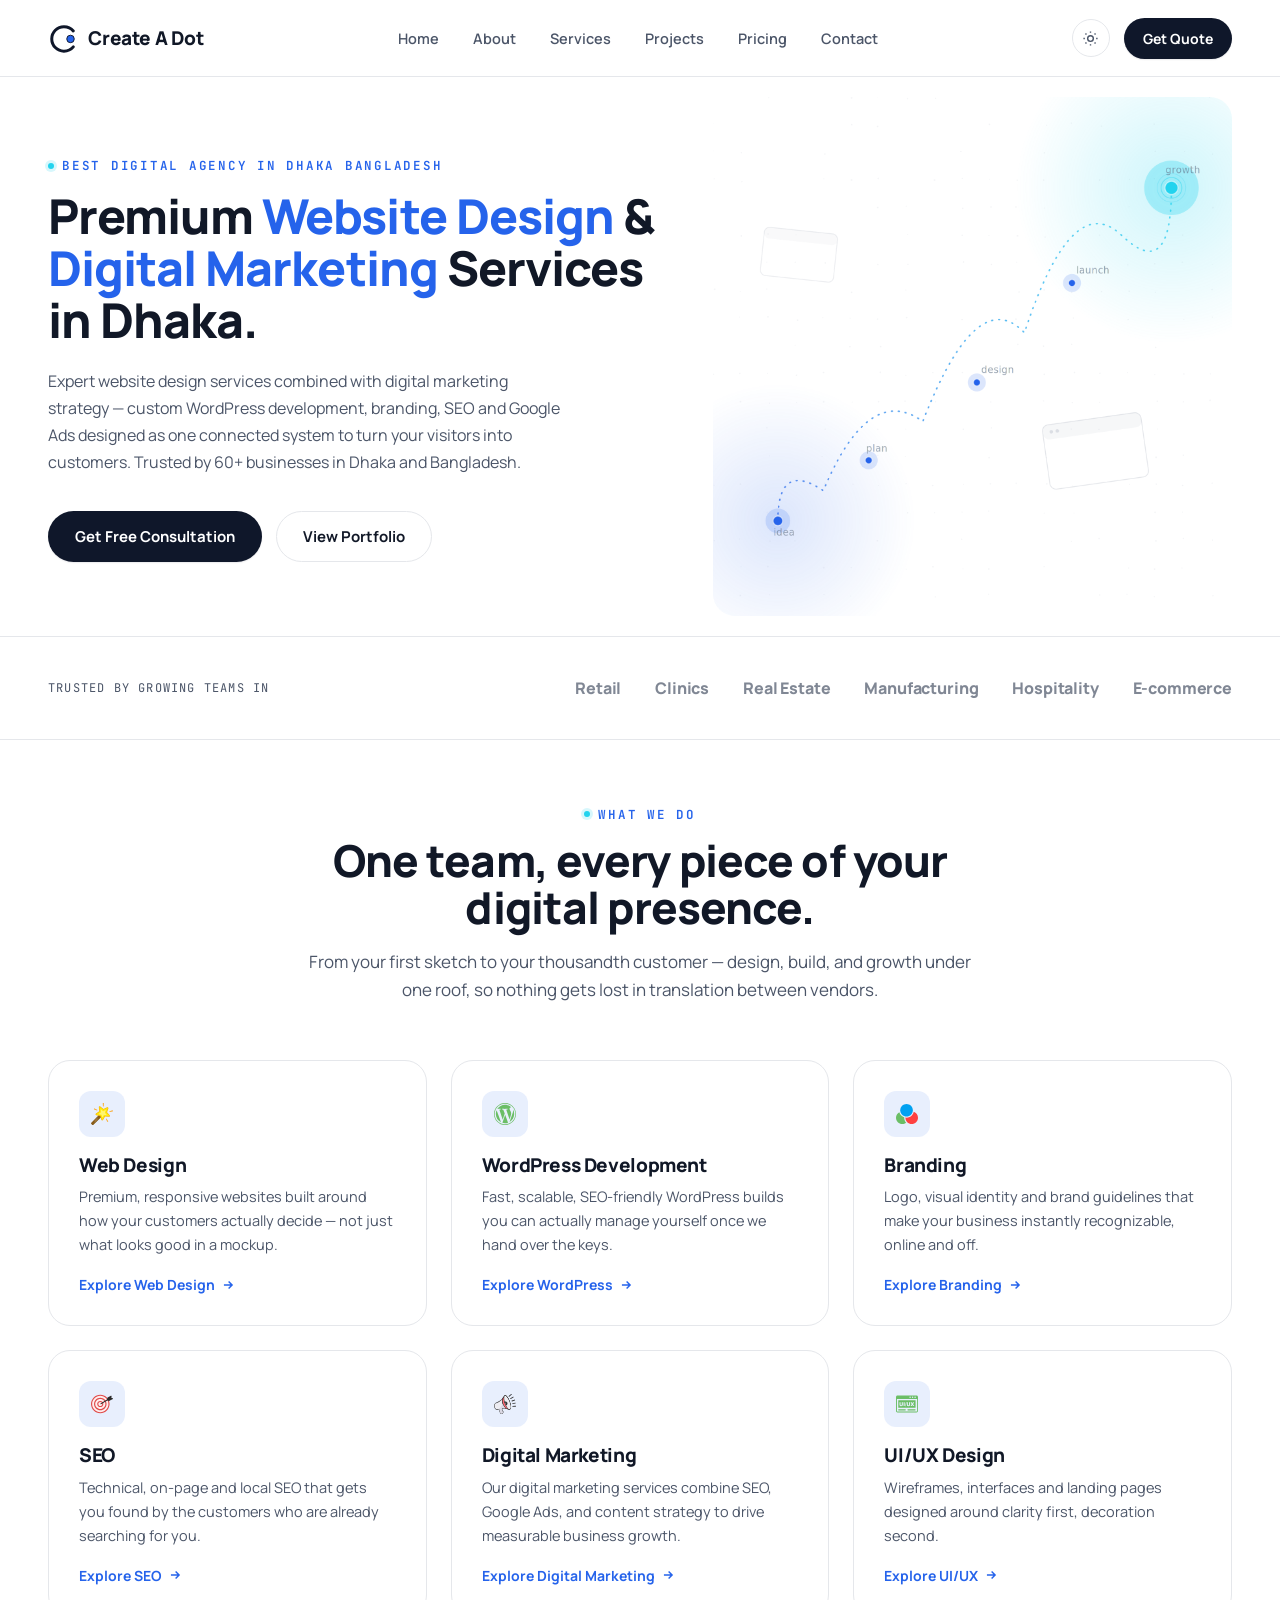
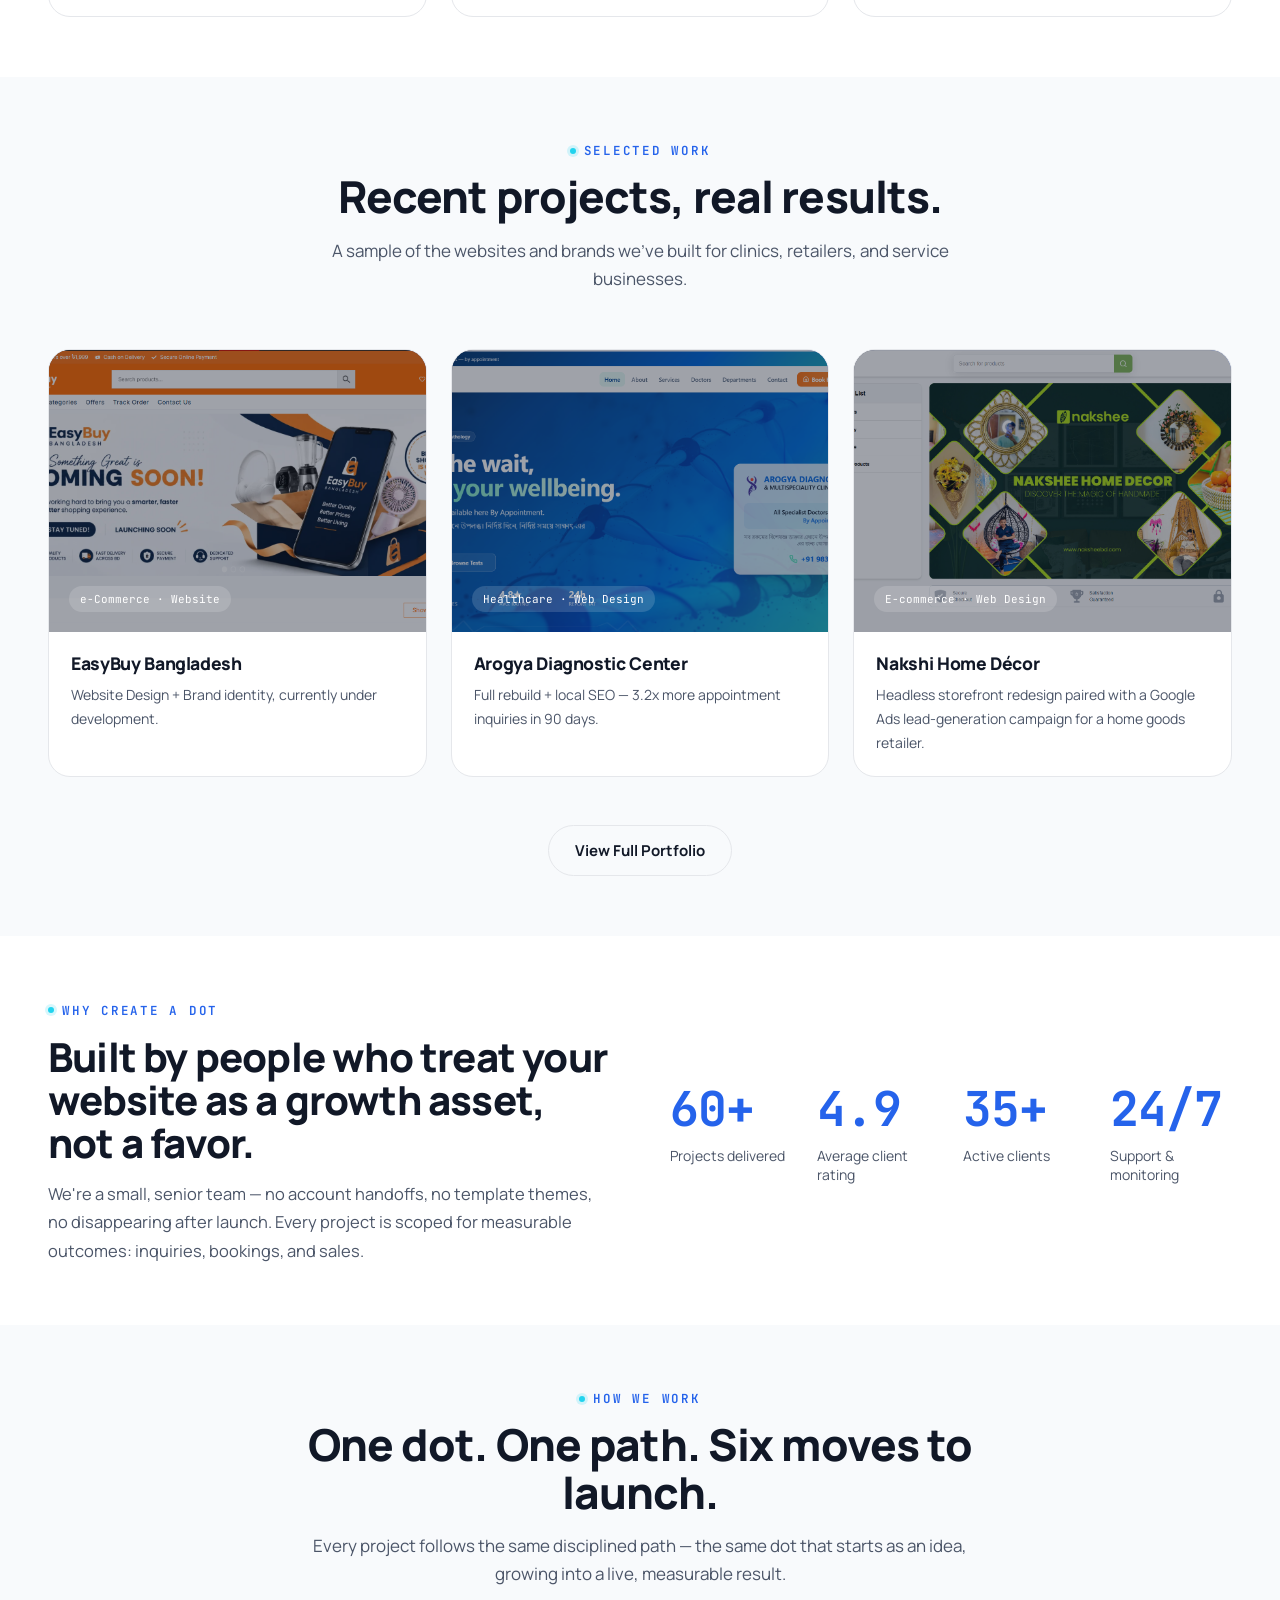
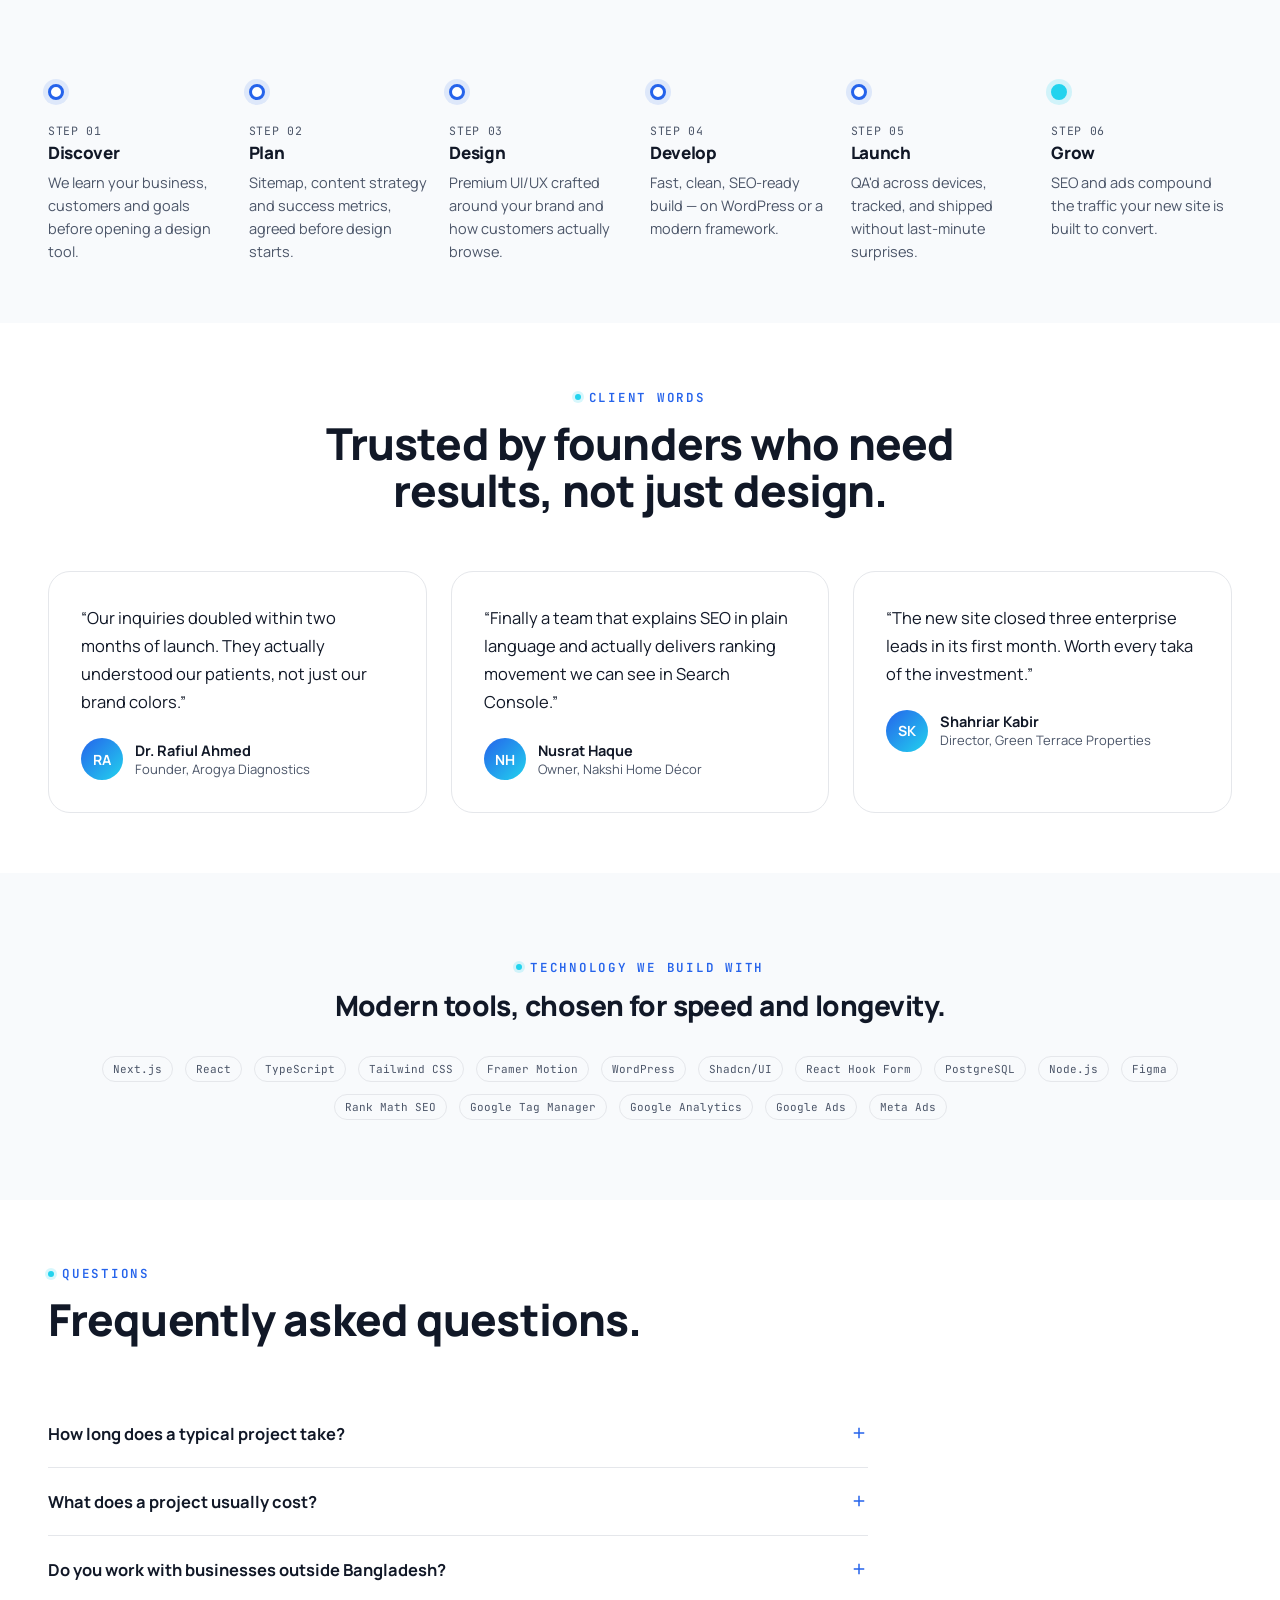
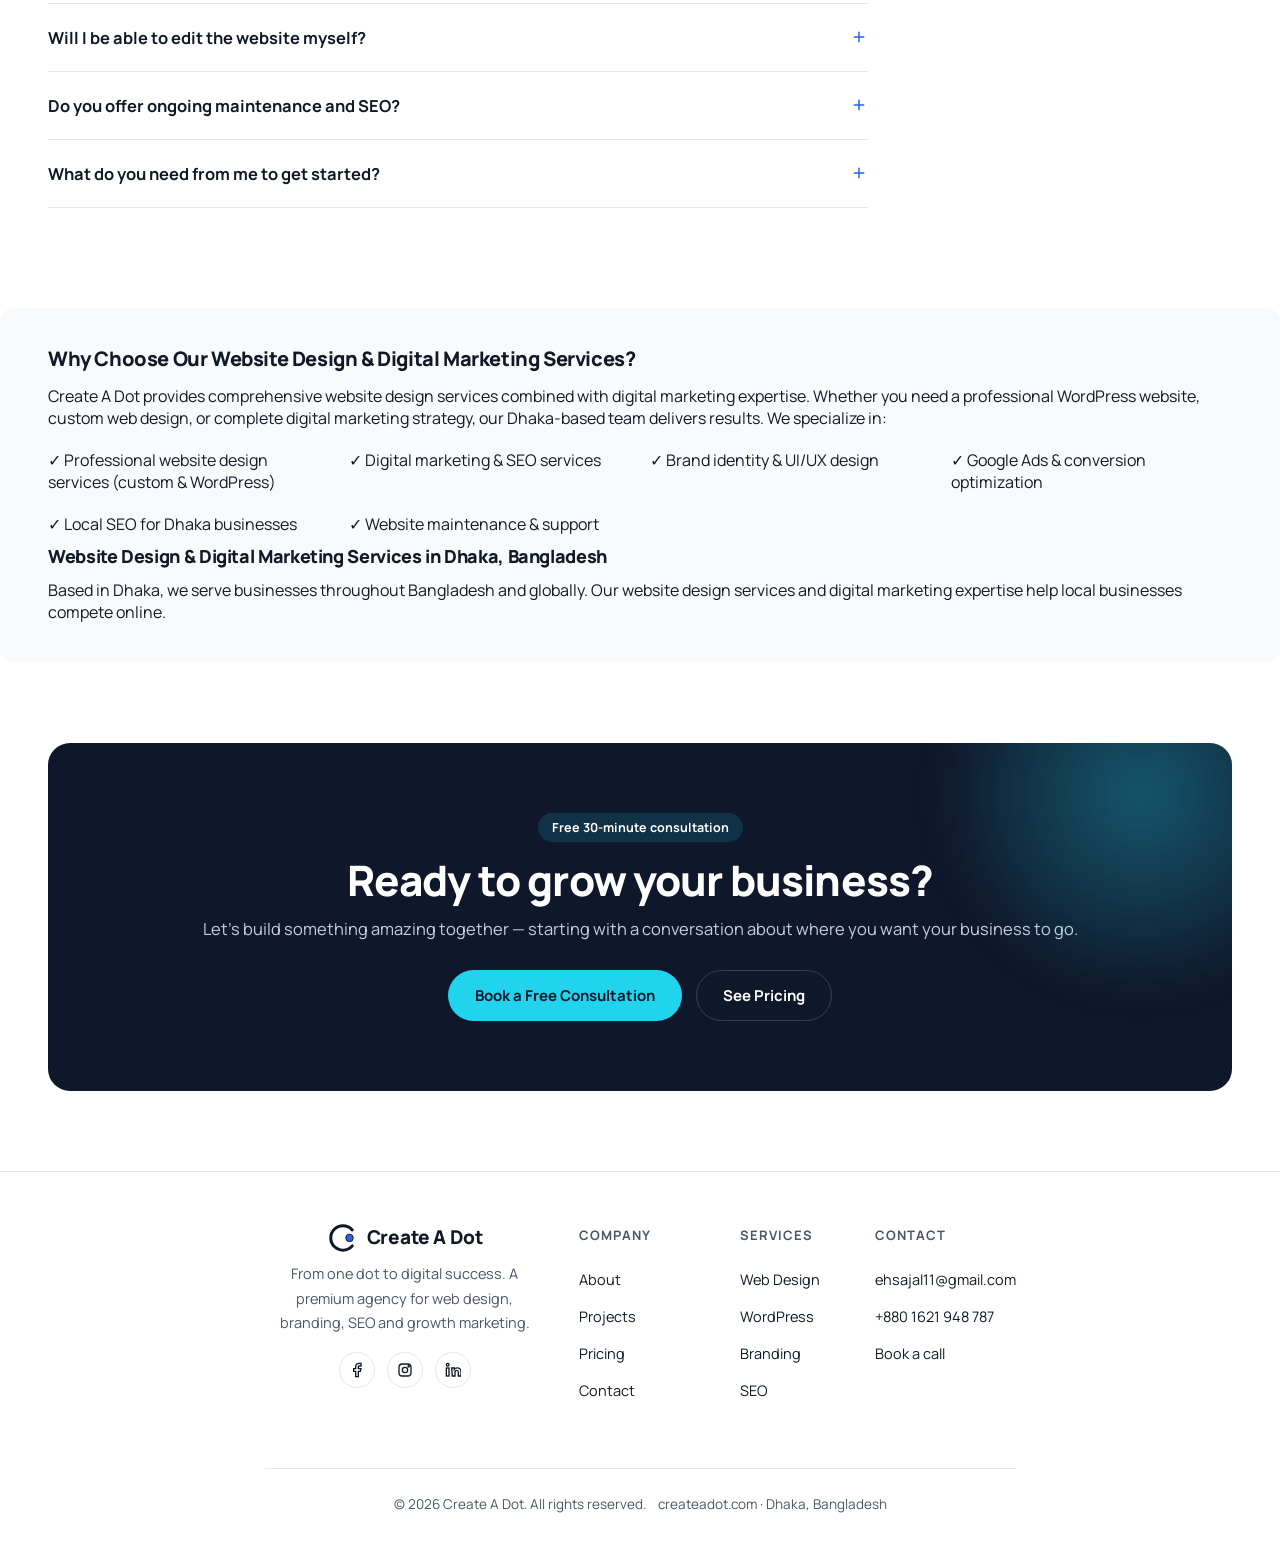
==== commit 0282e127: "responsive" ====
--- a/index.html
+++ b/index.html
@@ -478,6 +478,7 @@
           <a href="https://www.linkedin.com/company/createadot" target="_blank" aria-label="LinkedIn"><svg viewBox="0 0 24 24" fill="none" stroke="currentColor" stroke-width="2"><rect x="2" y="9" width="4" height="12"/><circle cx="4" cy="4" r="2"/><path d="M10 9h4v2c1-1.5 2.5-2.3 4.5-2.3 3.3 0 5.5 2 5.5 6.2V21h-4v-5.6c0-1.8-.9-2.9-2.4-2.9-1.4 0-2.6 1-2.6 2.9V21h-4z"/></svg></a>
         </div>
       </div>
+      <div class="footer-menu">
       <div class="footer-col">
         <h4>Company</h4>
         <a href="/about/">About</a>
@@ -498,6 +499,7 @@
         <a href="tel:+8801621948787">+880 1621 948 787</a>
         <a href="/contact/">Book a call</a>
       </div>
+      <!--
       <div class="footer-col">
         <h4>Stay updated</h4>
         <p style="font-size:13.5px; color:var(--text-soft);">Occasional notes on design, SEO and growth. No spam.</p>
@@ -505,6 +507,7 @@
           <input type="email" name="entry.108112204" required placeholder="you@company.com" aria-label="Email address">
           <button type="submit" class="btn btn-primary btn-sm">Join</button>
         </form>
+      </div> -->
       </div>
     </div>
     <div class="footer-bottom">
--- a/css/style.css
+++ b/css/style.css
@@ -264,7 +264,7 @@
 .hero{ padding:20px 0 20px; overflow:hidden; }
 .hero-grid{ display:grid; grid-template-columns:1.1fr .9fr; gap:30px; align-items:center; }
 @media (max-width:980px){ .hero-grid{ grid-template-columns:1fr; } }
-@media (max-width:460px){ .footer-grid{ grid-template-columns:1fr; } }
+@media (max-width:420px){ .footer-grid{ grid-template-columns:1fr; } }
 .hero h1{ font-size:clamp(24px,4.2vw,48px); }
 .hero .lede{ margin-top:22px; font-size:16px; color:var(--text-soft); max-width:520px; line-height:1.7; }
 .hero-cta{ margin-top:34px; display:flex; gap:14px; flex-wrap:wrap; }
@@ -295,7 +295,7 @@
 .dotpath-line{ }
 .dotpath-row{ display:grid; grid-template-columns:repeat(6,1fr); gap:20px; }
 @media (max-width:980px){ .dotpath-row{ grid-template-columns:repeat(3,1fr); } }
-@media (max-width:460px){ .dotpath-row{ grid-template-columns:1fr; } }
+@media (max-width:400px){ .dotpath-row{ grid-template-columns:repeat(2,1fr); } }
 .dotpath-step{ position:relative; padding-top:34px; }
 .dotpath-dot{
   position:absolute; top:0; left:0;
@@ -396,11 +396,14 @@
 }
 
 /* ---------- Footer ---------- */
-footer{ border-top:1px solid var(--border); padding:70px 0 34px; }
-.footer-grid{ display:grid; grid-template-columns:1.6fr 1fr 1fr 1fr 1.2fr; gap:40px; }
-@media (max-width:900px){ .footer-grid{ grid-template-columns:repeat(2,1fr); } }
-@media (max-width:460px){ .footer-grid{ grid-template-columns:1fr; } }
-.footer-brand p{ margin-top:14px; color:var(--text-soft); font-size:14.5px; line-height:1.7; max-width:280px; }
+footer{display: flex; flex-direction: column; border-top:1px solid var(--border); padding:50px 0 34px; }
+.footer-grid{ display:flex; flex-wrap: wrap; align-items:center; align-self:center;}
+.footer-menu{ display:grid; grid-template-columns:1fr 1fr 1fr; justify-items:center; gap:24px; }
+@media (max-width:400px){ .footer-menu{ grid-template-columns:1fr 1fr 1fr;}}
+@media (max-width:900px){ .footer-grid{ flex-direction: column; }}
+@media (max-width:400px){ .footer-grid{flex-wrap: 1:} }
+.footer-brand{ display:flex; flex-direction:column; align-items:center; margin-bottom:24px; }
+.footer-brand p{ margin-top:10px; color:var(--text-soft); font-size:14.5px; line-height:1.7; max-width:280px; text-align:center;}
 .footer-col{ display:flex; flex-direction:column; gap:6px; }
 .footer-col h4{ font-size:13px; text-transform:uppercase; letter-spacing:.08em; color:var(--text-soft); font-weight:700; margin-bottom:16px; }
 .footer-col a{ display:block; padding:6px 0; font-size:14.5px; color:var(--text); }
@@ -410,7 +413,7 @@
 .footer-social svg{ width:16px; height:16px; }
 .footer-bottom{
   margin-top:56px; padding-top:26px; border-top:1px solid var(--border);
-  display:flex; justify-content:space-between; align-items:center; flex-wrap:wrap; gap:12px;
+  display:flex; justify-content:center; align-items:center; flex-wrap:wrap; gap:12px;
   font-size:13.5px; color:var(--text-soft);
 }
 .footer-newsletter{ display:flex; gap:8px; margin-top:16px; }
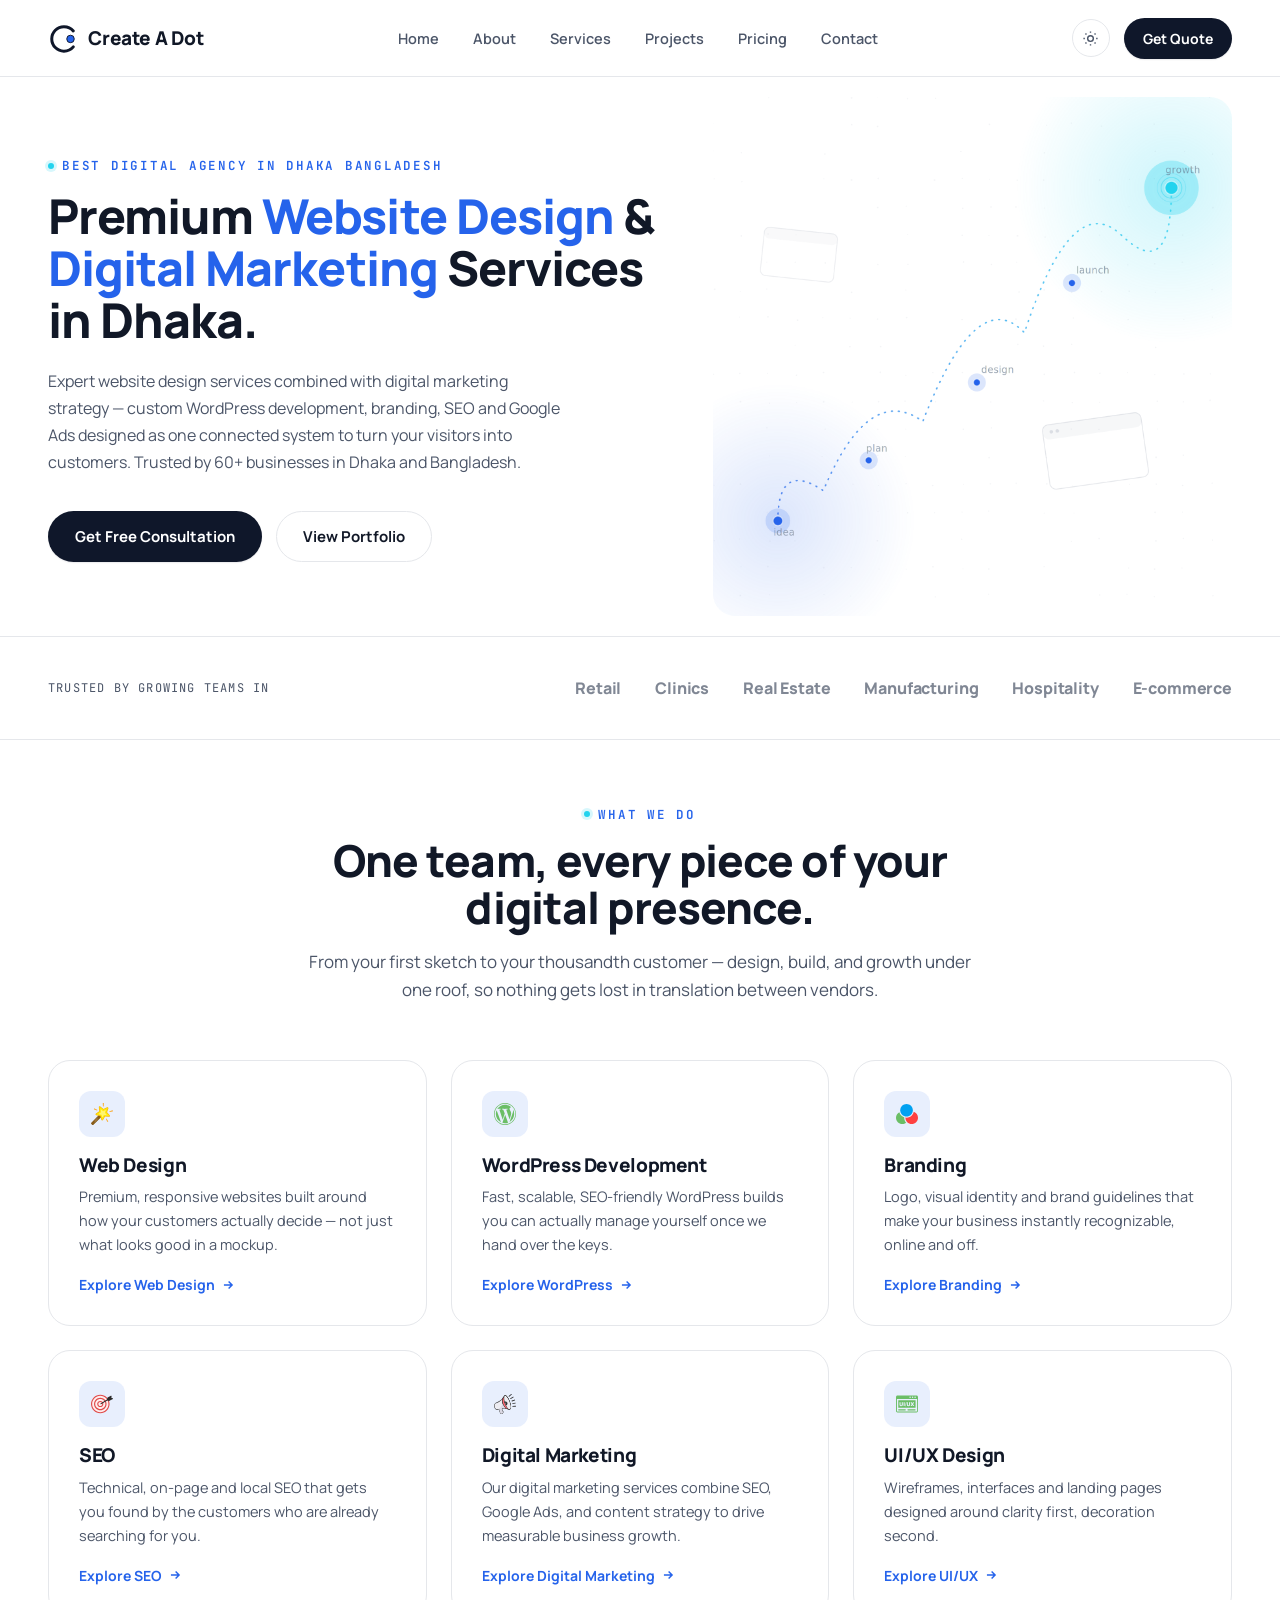
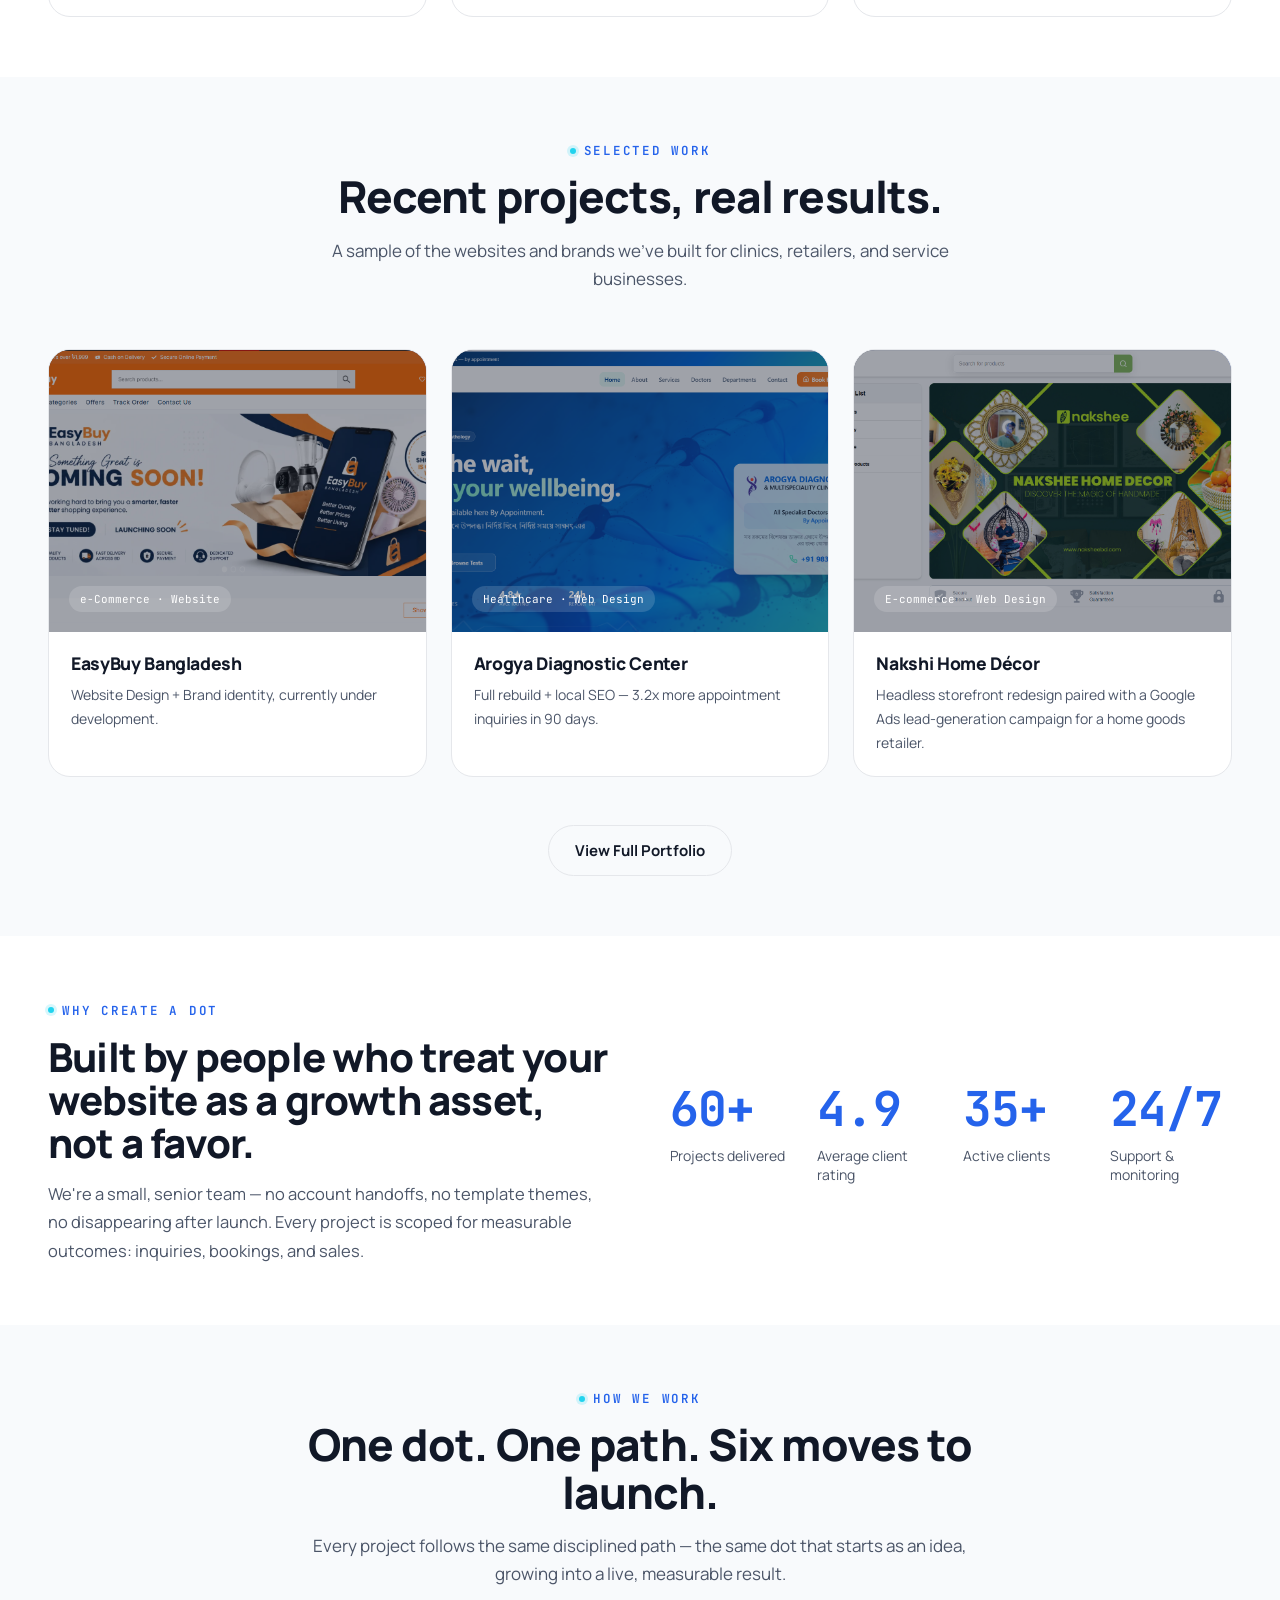
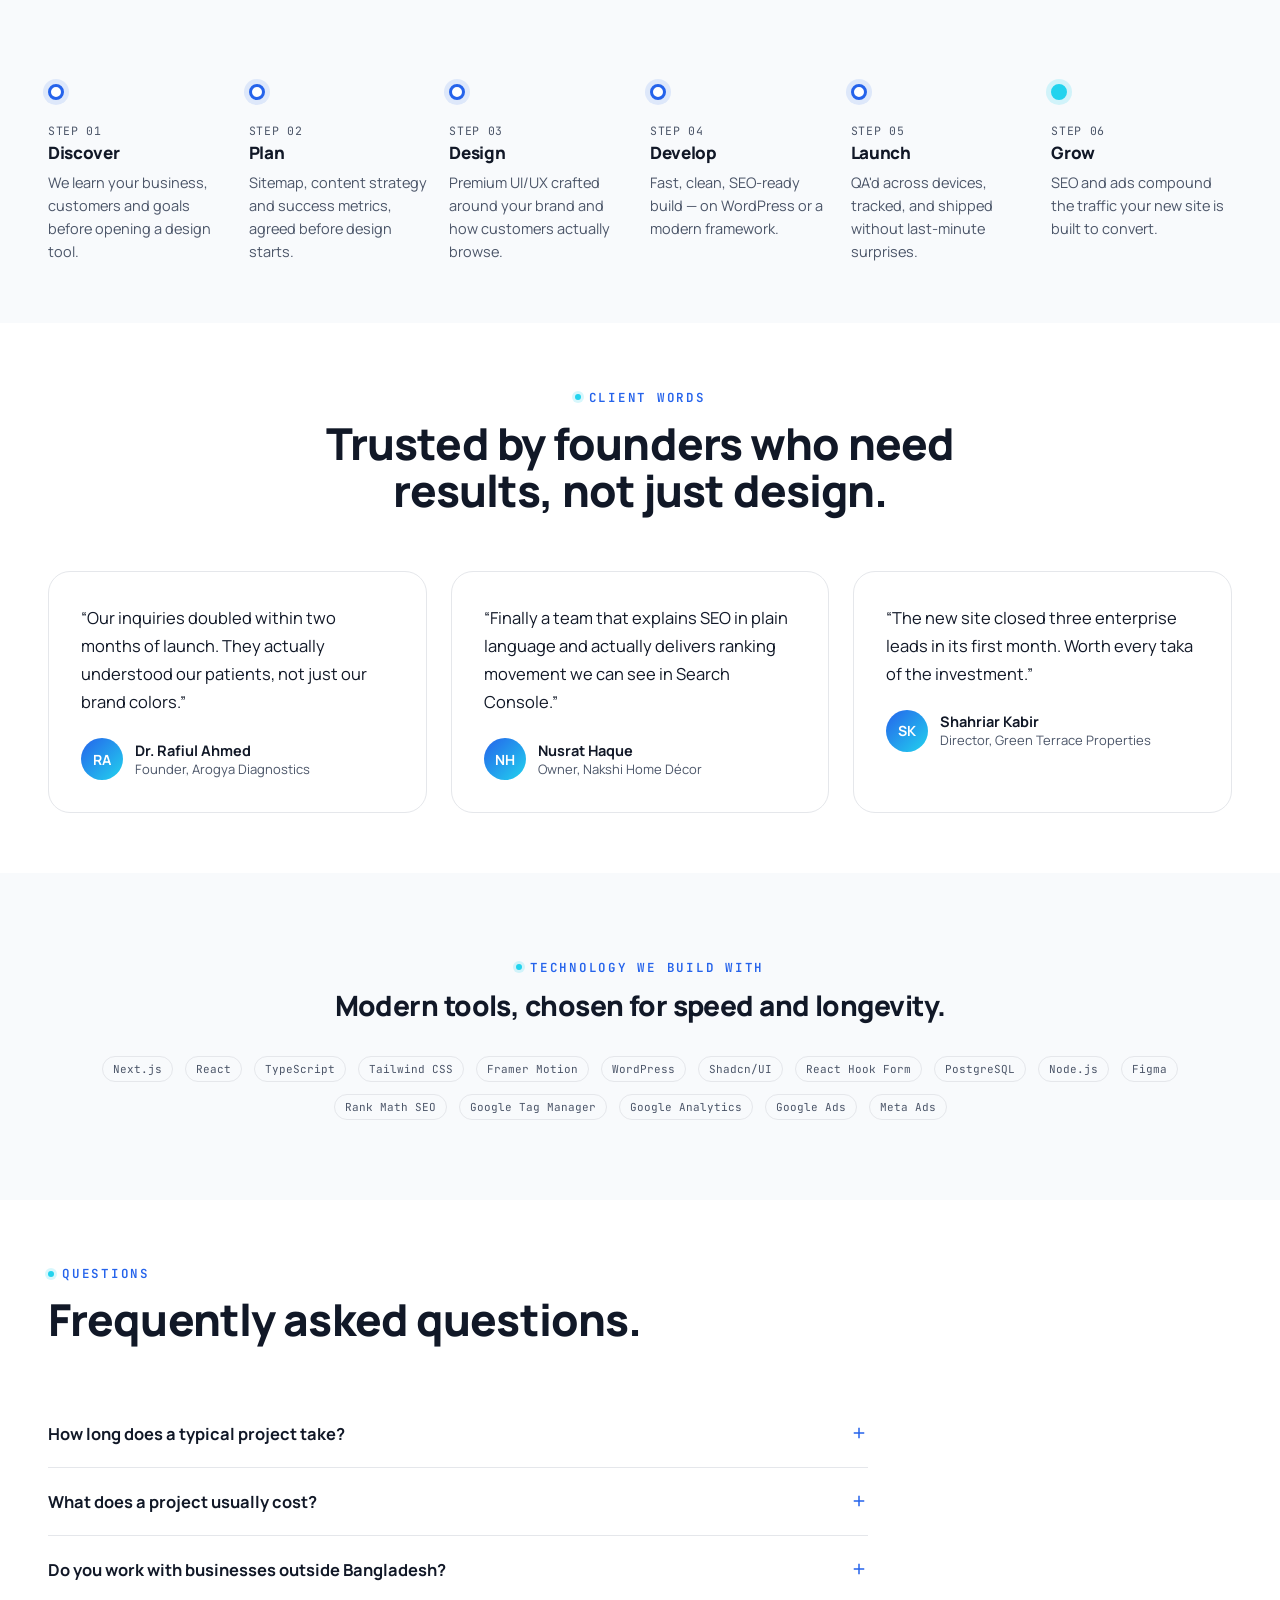
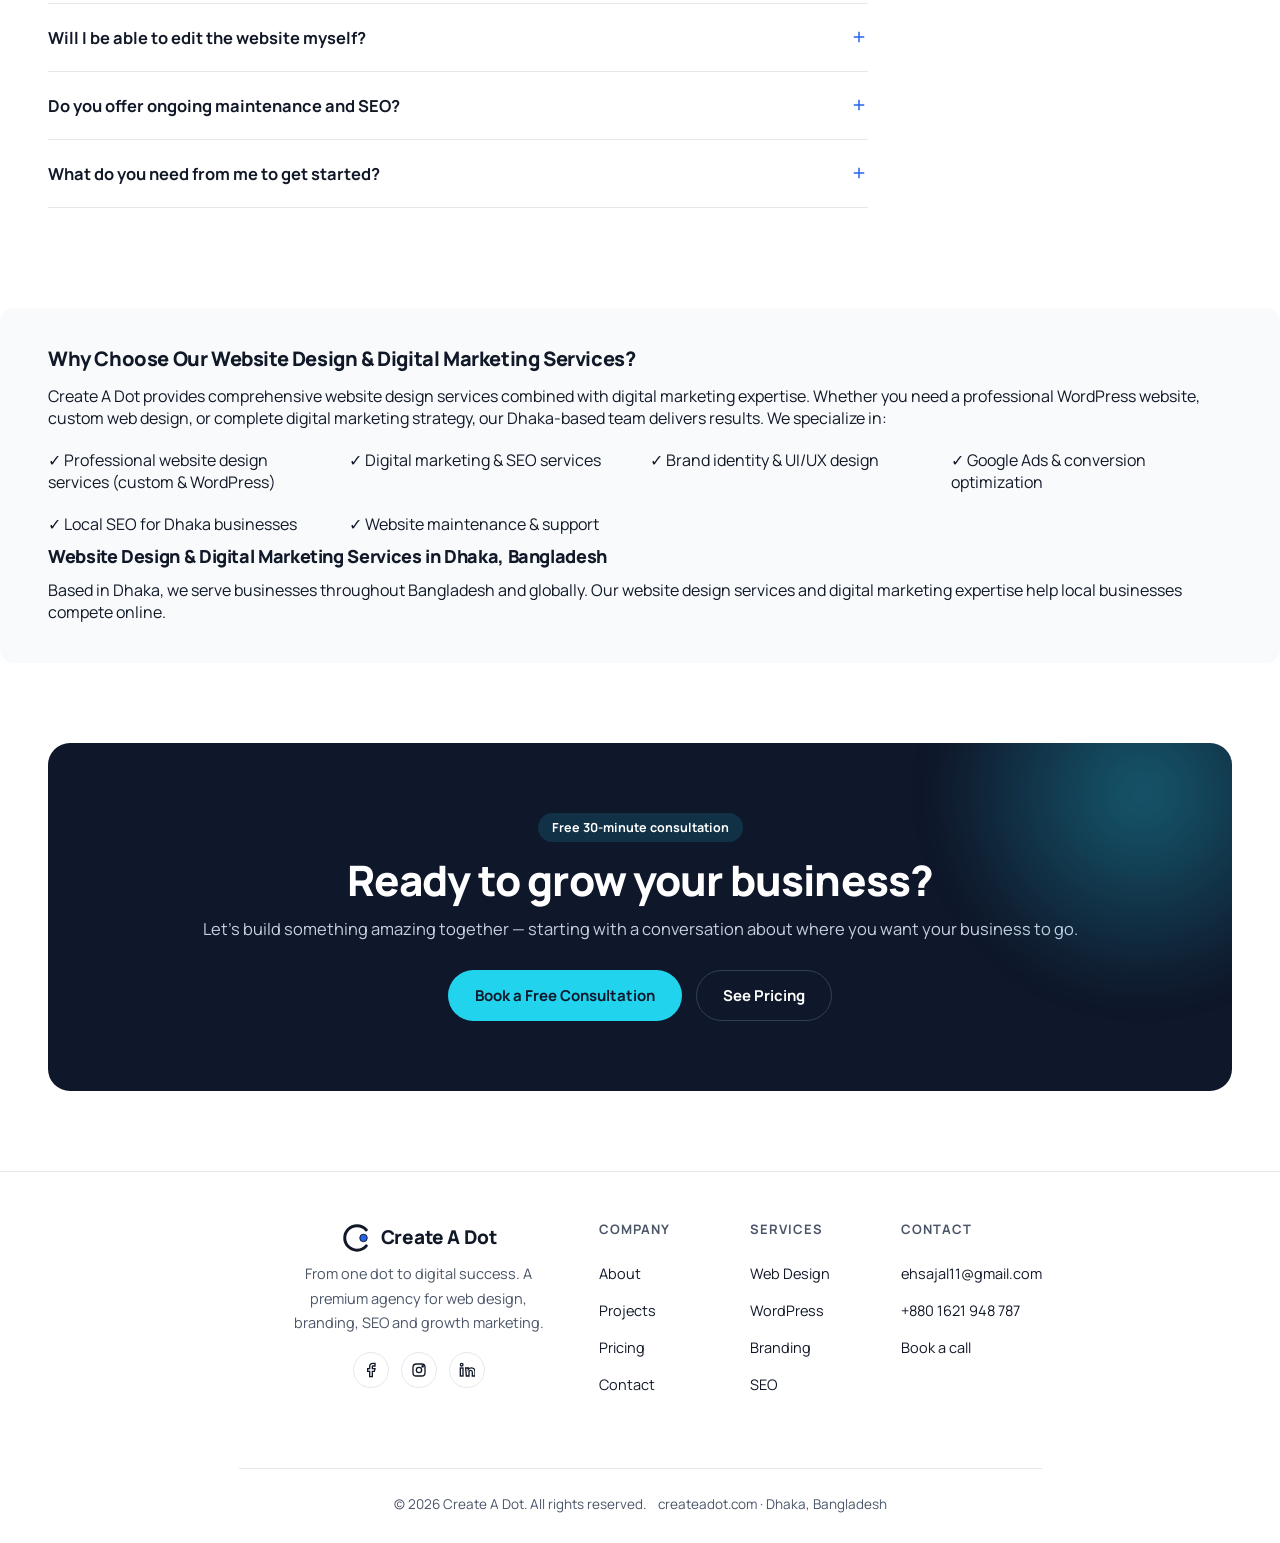
==== commit bd7c5501: "responsive more" ====
--- a/index.html
+++ b/index.html
@@ -479,35 +479,35 @@
         </div>
       </div>
       <div class="footer-menu">
-      <div class="footer-col">
-        <h4>Company</h4>
-        <a href="/about/">About</a>
-        <a href="/projects/">Projects</a>
-        <a href="/pricing/">Pricing</a>
-        <a href="/contact/">Contact</a>
-      </div>
-      <div class="footer-col">
-        <h4>Services</h4>
-        <a href="/services/#web-design">Web Design</a>
-        <a href="/services/#wordpress">WordPress</a>
-        <a href="/services/#branding">Branding</a>
-        <a href="/services/#seo">SEO</a>
-      </div>
-      <div class="footer-col">
-        <h4>Contact</h4>
-        <a href="mailto:ehsajal11@gmail.com">ehsajal11@gmail.com</a>
-        <a href="tel:+8801621948787">+880 1621 948 787</a>
-        <a href="/contact/">Book a call</a>
-      </div>
-      <!--
-      <div class="footer-col">
-        <h4>Stay updated</h4>
-        <p style="font-size:13.5px; color:var(--text-soft);">Occasional notes on design, SEO and growth. No spam.</p>
-        <form class="footer-newsletter" action="https://docs.google.com/forms/d/e/1FAIpQLSepkEIbabVynz7xr_BE5Jk_CuDBU8wHZXhdV8cIiSD8lMMnpA/viewform?usp=publish-editor" method="POST" target="_blank">
-          <input type="email" name="entry.108112204" required placeholder="you@company.com" aria-label="Email address">
-          <button type="submit" class="btn btn-primary btn-sm">Join</button>
-        </form>
-      </div> -->
+        <div class="footer-col">
+          <h4>Company</h4>
+          <a href="/about/">About</a>
+          <a href="/projects/">Projects</a>
+          <a href="/pricing/">Pricing</a>
+          <a href="/contact/">Contact</a>
+        </div>
+        <div class="footer-col">
+          <h4>Services</h4>
+          <a href="/services/#web-design">Web Design</a>
+          <a href="/services/#wordpress">WordPress</a>
+          <a href="/services/#branding">Branding</a>
+          <a href="/services/#seo">SEO</a>
+        </div>
+        <div class="footer-col">
+          <h4>Contact</h4>
+          <a href="mailto:ehsajal11@gmail.com">ehsajal11@gmail.com</a>
+          <a href="tel:+8801621948787">+880 1621 948 787</a>
+          <a href="/contact/">Book a call</a>
+        </div>
+        <!--
+        <div class="footer-col">
+          <h4>Stay updated</h4>
+          <p style="font-size:13.5px; color:var(--text-soft);">Occasional notes on design, SEO and growth. No spam.</p>
+          <form class="footer-newsletter" action="https://docs.google.com/forms/d/e/1FAIpQLSepkEIbabVynz7xr_BE5Jk_CuDBU8wHZXhdV8cIiSD8lMMnpA/viewform?usp=publish-editor" method="POST" target="_blank">
+            <input type="email" name="entry.108112204" required placeholder="you@company.com" aria-label="Email address">
+            <button type="submit" class="btn btn-primary btn-sm">Join</button>
+          </form>
+        </div> -->
       </div>
     </div>
     <div class="footer-bottom">
--- a/css/style.css
+++ b/css/style.css
@@ -396,13 +396,13 @@
 }
 
 /* ---------- Footer ---------- */
-footer{display: flex; flex-direction: column; border-top:1px solid var(--border); padding:50px 0 34px; }
-.footer-grid{ display:flex; flex-wrap: wrap; align-items:center; align-self:center;}
-.footer-menu{ display:grid; grid-template-columns:1fr 1fr 1fr; justify-items:center; gap:24px; }
+footer{display: flex; flex-direction: column; border-top:1px solid var(--border); padding:50px 0 30px; }
+.footer-grid{ display:flex; justify-content: content; justify-content: space-between;}
+.footer-menu{ display:grid; grid-template-columns:1fr 1fr 1fr; justify-items:space-between; gap:10px; }
+@media (max-width:900px){ .footer-grid{ flex-direction: column; }}
 @media (max-width:400px){ .footer-menu{ grid-template-columns:1fr 1fr 1fr;}}
-@media (max-width:900px){ .footer-grid{ flex-direction: column; }}
 @media (max-width:400px){ .footer-grid{flex-wrap: 1:} }
-.footer-brand{ display:flex; flex-direction:column; align-items:center; margin-bottom:24px; }
+.footer-brand{ display:flex; flex-direction:column; align-items:center; margin-bottom:24px; padding:0 40px; }
 .footer-brand p{ margin-top:10px; color:var(--text-soft); font-size:14.5px; line-height:1.7; max-width:280px; text-align:center;}
 .footer-col{ display:flex; flex-direction:column; gap:6px; }
 .footer-col h4{ font-size:13px; text-transform:uppercase; letter-spacing:.08em; color:var(--text-soft); font-weight:700; margin-bottom:16px; }
@@ -482,7 +482,7 @@
 .field input:focus, .field select:focus, .field textarea:focus{ outline:2px solid var(--blue); outline-offset:1px; }
 .map-placeholder{
   margin-top:26px; border-radius:var(--radius-lg); border:1px solid var(--border);
-  height:220px; background:
+ background:
     linear-gradient(var(--gray-light),var(--gray-light)),
     repeating-linear-gradient(0deg, transparent, transparent 23px, var(--border) 24px),
     repeating-linear-gradient(90deg, transparent, transparent 23px, var(--border) 24px);
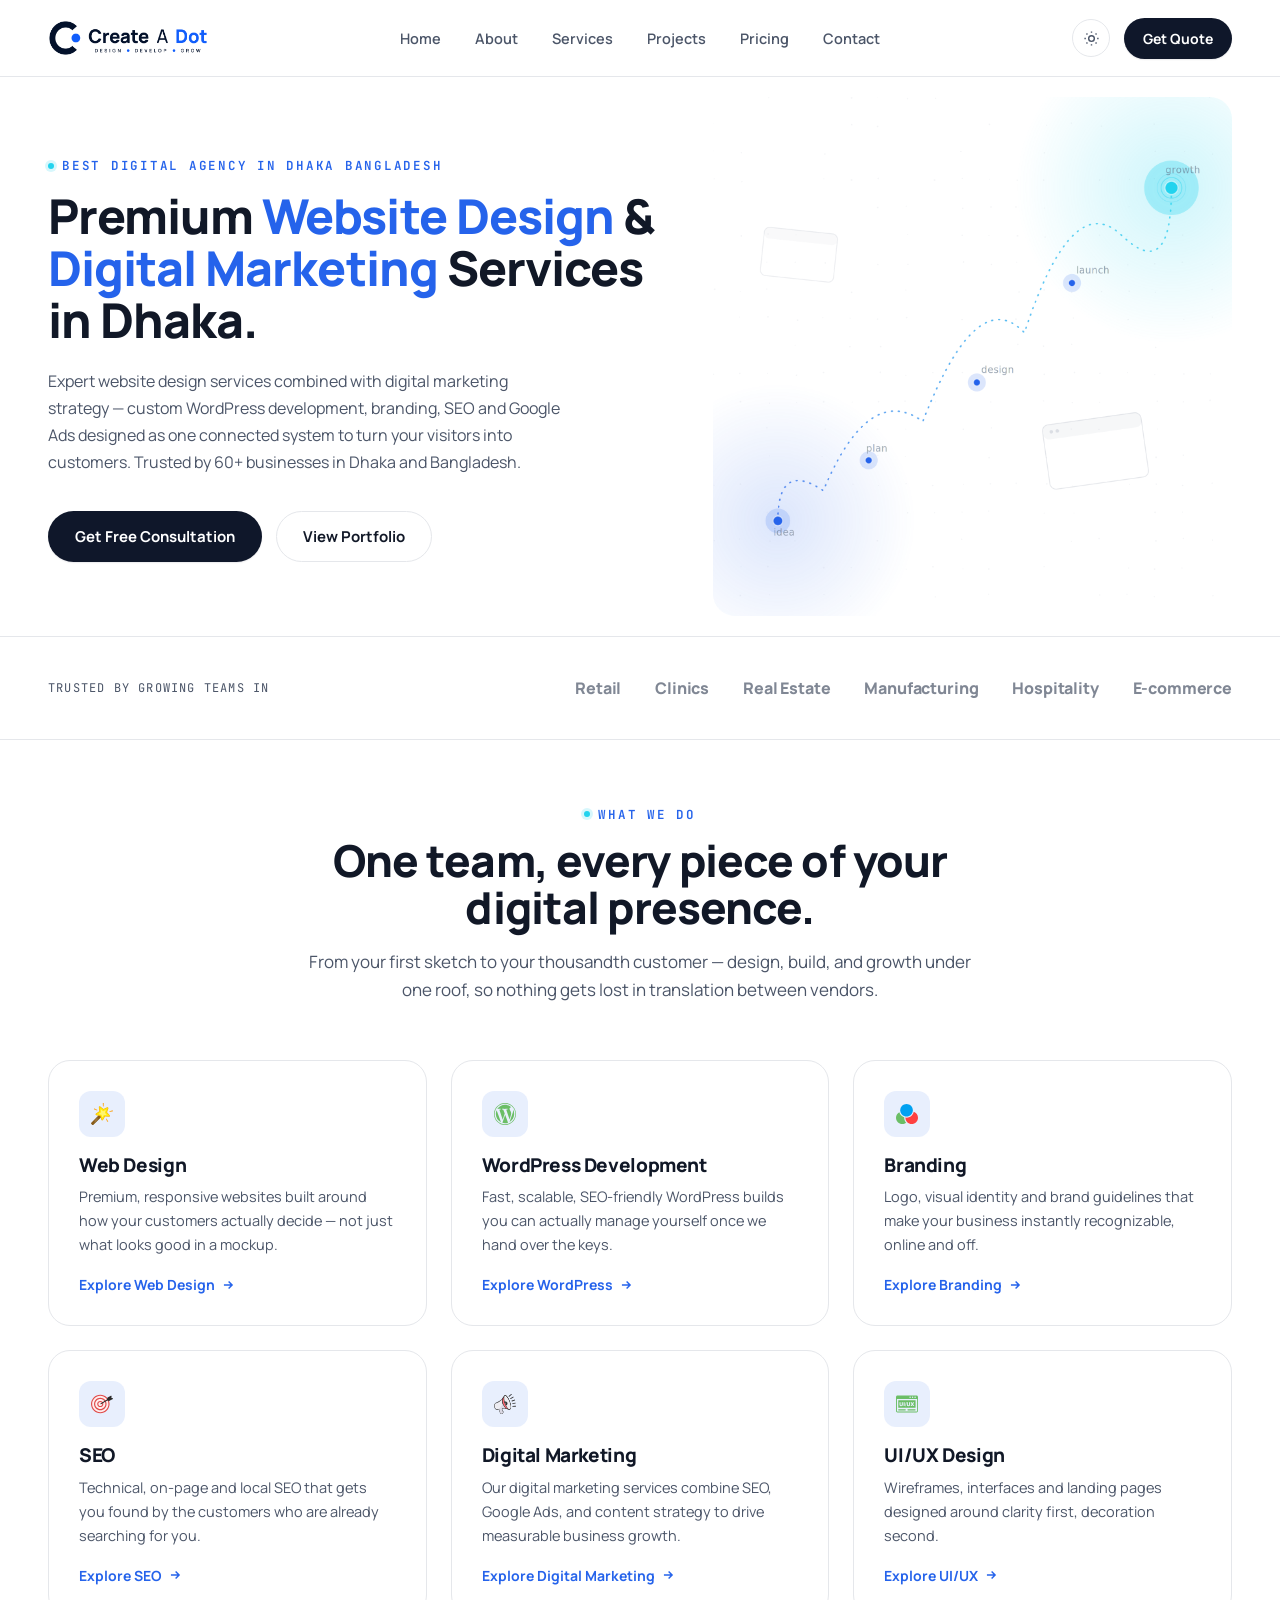
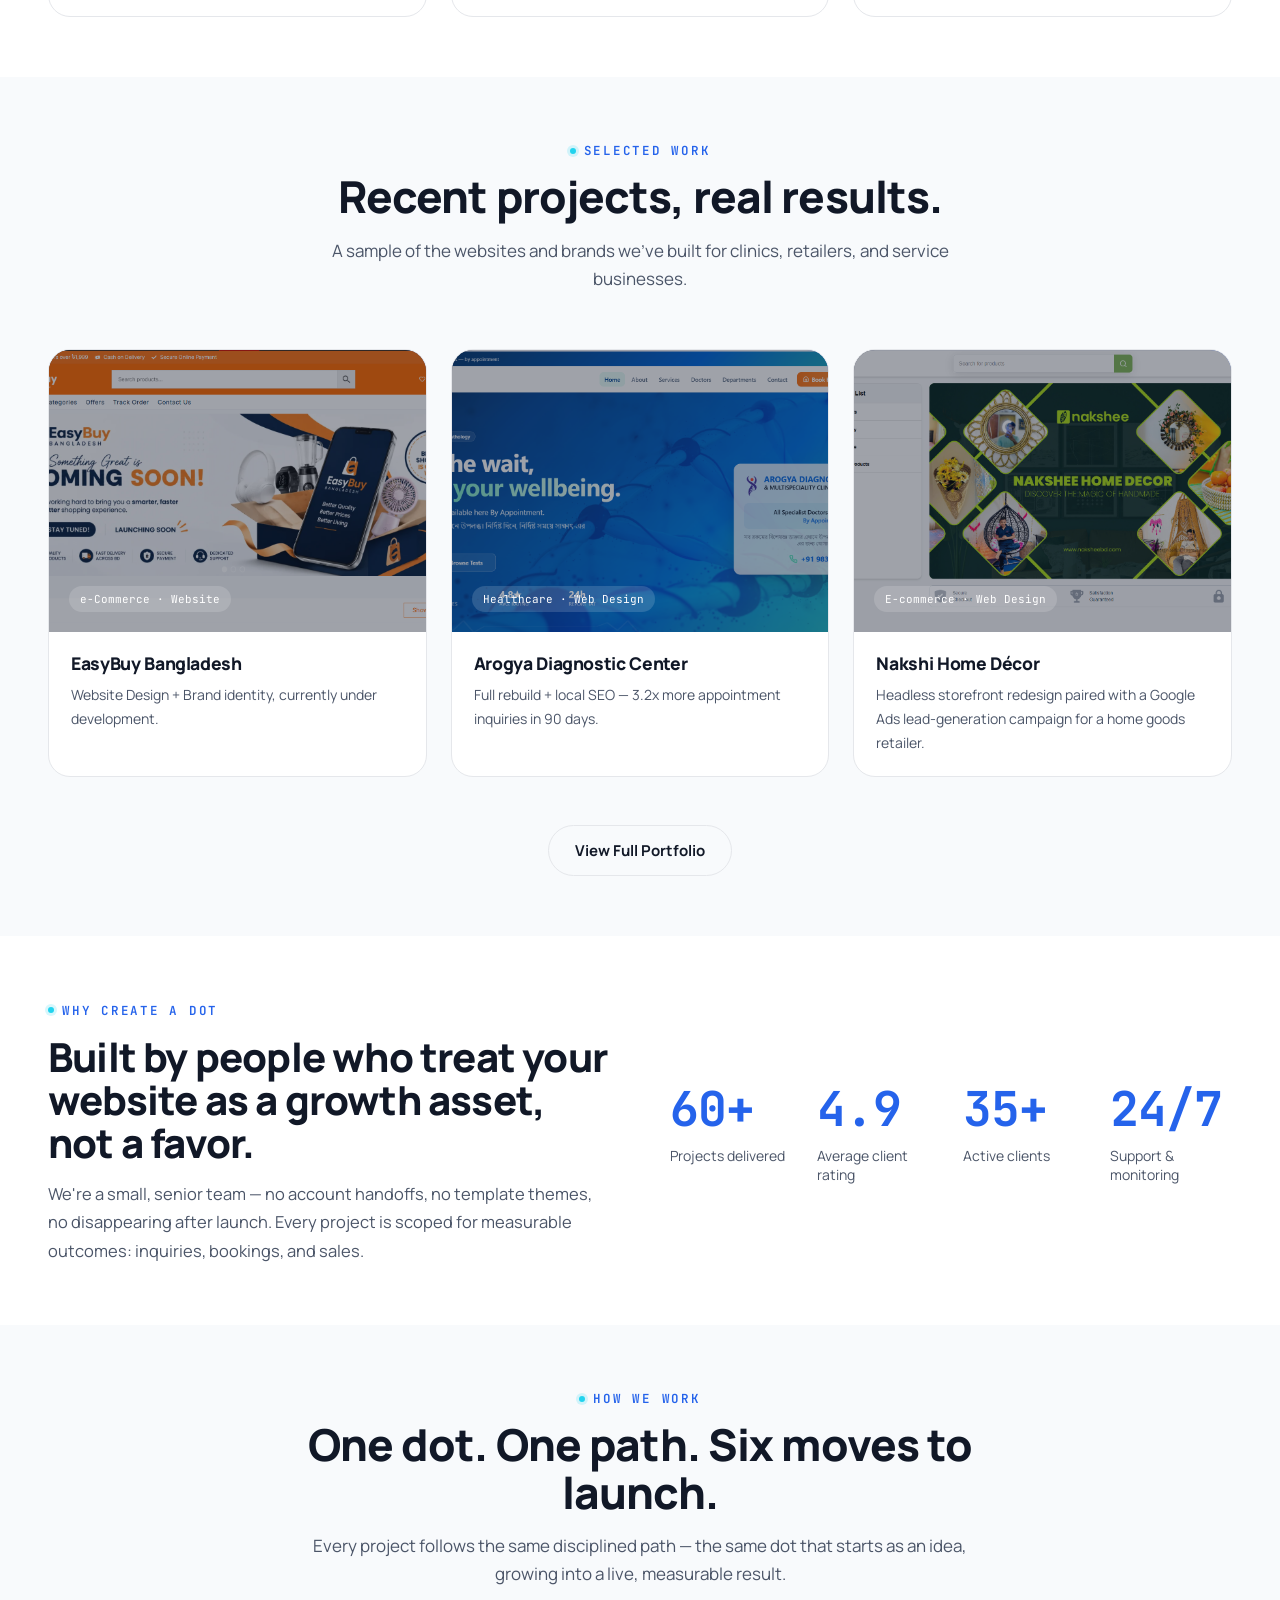
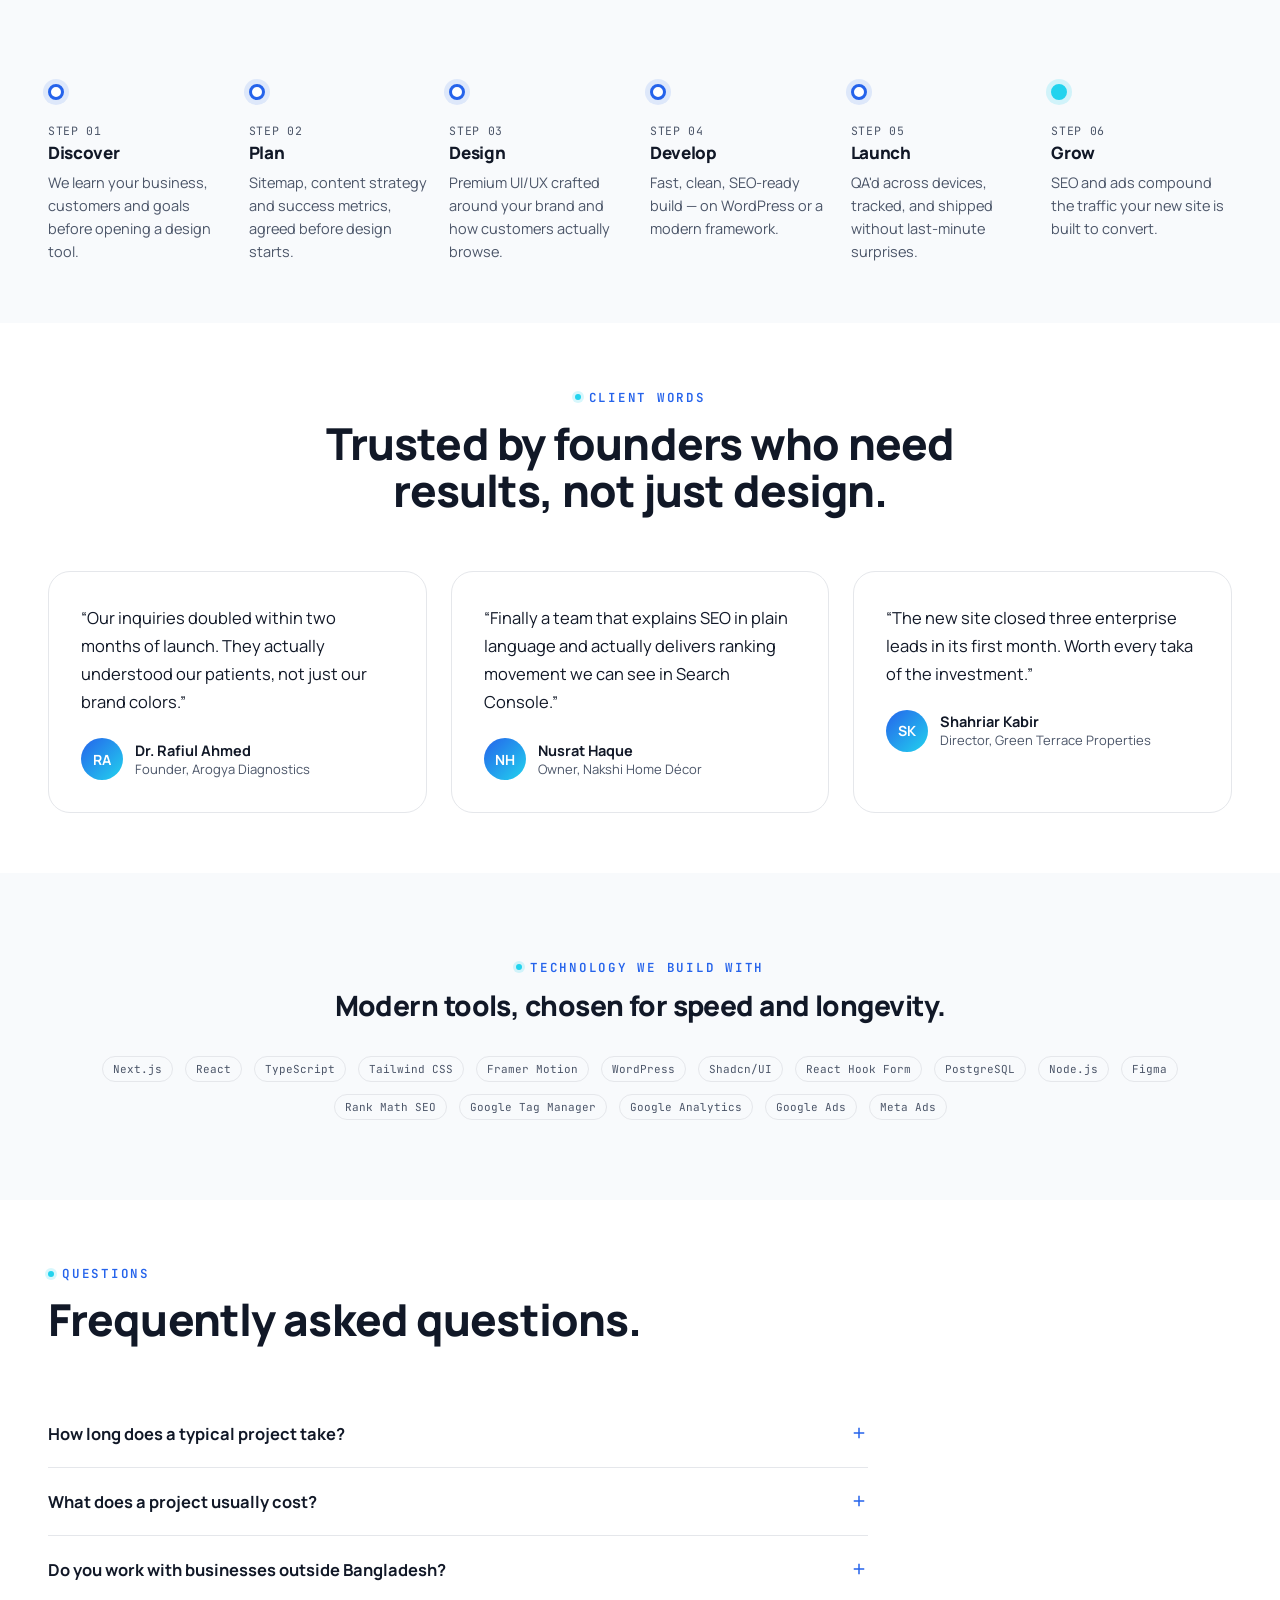
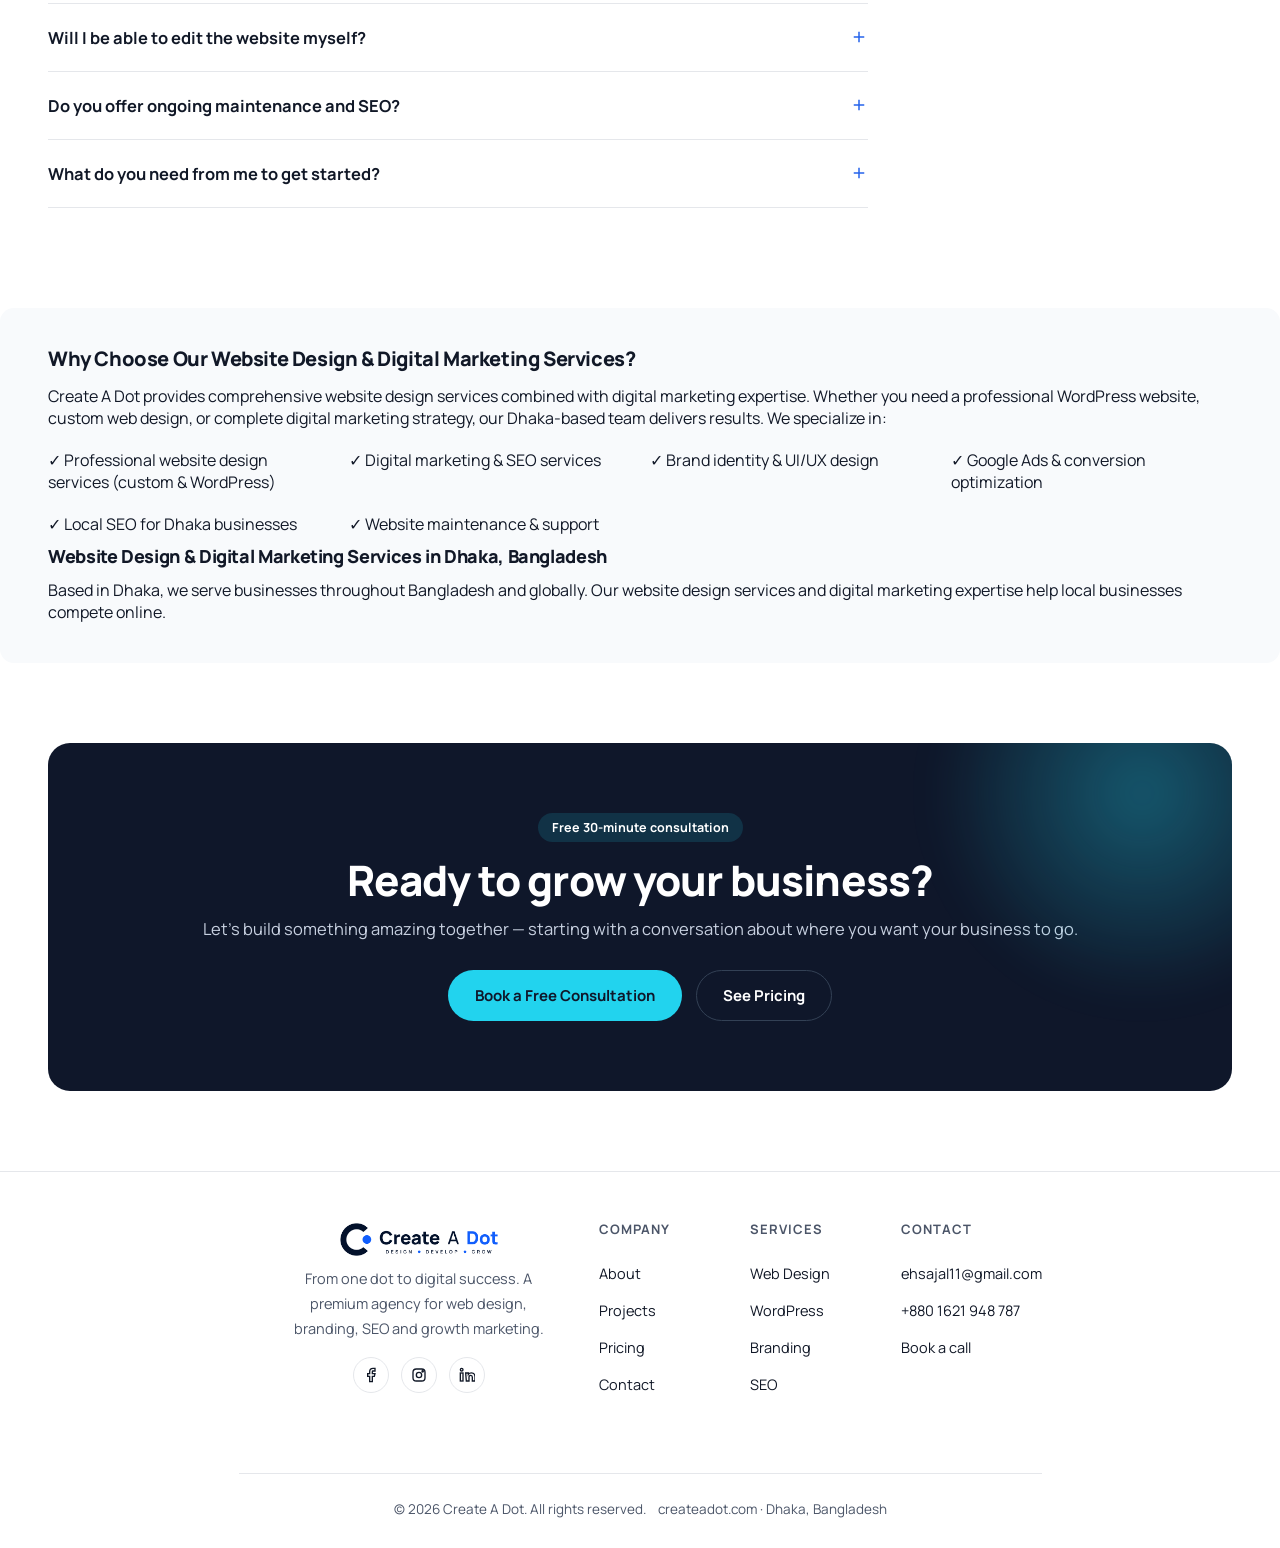
==== commit f0ee1ed7: "logo change" ====
--- a/index.html
+++ b/index.html
@@ -118,11 +118,8 @@
 <header class="navbar">
   <div class="container nav-inner">
     <a href="/" class="brand">
-      <svg class="brand-mark" viewBox="0 0 32 32" fill="none" xmlns="http://www.w3.org/2000/svg" aria-hidden="true">
-        <path d="M27 8.5C24.6 5.6 20.9 4 17 4 9.8 4 4 9.8 4 17s5.8 13 13 13c3.9 0 7.6-1.6 10-4.5"  stroke-width="3.2" stroke-linecap="round"/>
-        <circle cx="24" cy="17" r="4" fill="#2563EB"/>
-      </svg>
-      Create A Dot
+      <img src="img/logo-light.png" alt="Website Logo" class="logo light-logo" />
+      <img src="img/logo-dark.png" alt="Website Logo" class="logo dark-logo" />
     </a>
     <nav class="nav-links" aria-label="Primary">
       <a href="/">Home</a>
@@ -465,11 +462,8 @@
     <div class="footer-grid">
       <div class="footer-brand">
         <a href="/" class="brand">
-          <svg class="brand-mark" viewBox="0 0 32 32" fill="none" xmlns="http://www.w3.org/2000/svg" aria-hidden="true">
-            <path d="M27 8.5C24.6 5.6 20.9 4 17 4 9.8 4 4 9.8 4 17s5.8 13 13 13c3.9 0 7.6-1.6 10-4.5" stroke="currentColor" stroke-width="3.2" stroke-linecap="round"/>
-            <circle cx="24" cy="17" r="4" fill="#2563EB"/>
-          </svg>
-          Create A Dot
+          <img src="img/logo-light.png" alt="Website Logo" class="logo light-logo" />
+          <img src="img/logo-dark.png" alt="Website Logo" class="logo dark-logo" />
         </a>
         <p>From one dot to digital success. A premium agency for web design, branding, SEO and growth marketing.</p>
         <div class="footer-social">
--- a/css/style.css
+++ b/css/style.css
@@ -45,8 +45,33 @@
   --shadow-lg: 0 24px 60px rgba(0,0,0,.5);
 }
 
-html.dark .brand-mark {
-  stroke: #ffffff;  /* White in dark theme */
+
+.dark-logo {
+  display: none;
+}
+.light-logo {
+  display: block;
+}
+
+.logo {
+  width: 100%;
+  max-width: 160px; /* Limits maximum desktop size */
+  height: auto;     /* Maintains original aspect ratio */
+}
+
+html.dark .light-logo {
+  display: none;  /* White in dark theme */
+}
+
+html.dark .dark-logo {
+  display: block;
+}
+
+
+@media (max-width: 450px) {
+  .logo {
+    max-width: 110px; /* Shrinks logo on mobile devices */
+  }
 }
 
 *,*::before,*::after{ box-sizing:border-box; }
@@ -480,13 +505,21 @@
   background:var(--bg); color:var(--text); font-family:var(--font); font-size:14.5px;
 }
 .field input:focus, .field select:focus, .field textarea:focus{ outline:2px solid var(--blue); outline-offset:1px; }
+
+
 .map-placeholder{
-  margin-top:26px; border-radius:var(--radius-lg); border:1px solid var(--border);
+  margin-top:26px; border-radius:var(--radius-lg); border:1px solid var(--border); width:100%; height:300px;
  background:
     linear-gradient(var(--gray-light),var(--gray-light)),
     repeating-linear-gradient(0deg, transparent, transparent 23px, var(--border) 24px),
     repeating-linear-gradient(90deg, transparent, transparent 23px, var(--border) 24px);
   display:flex; align-items:center; justify-content:center; color:var(--text-soft); font-family:var(--mono); font-size:13px;
+}
+
+.map-placeholder iframe {
+  width: 100%;
+  height: 100%;
+  border: 0;
 }
 
 /* ---------- Projects ---------- */
